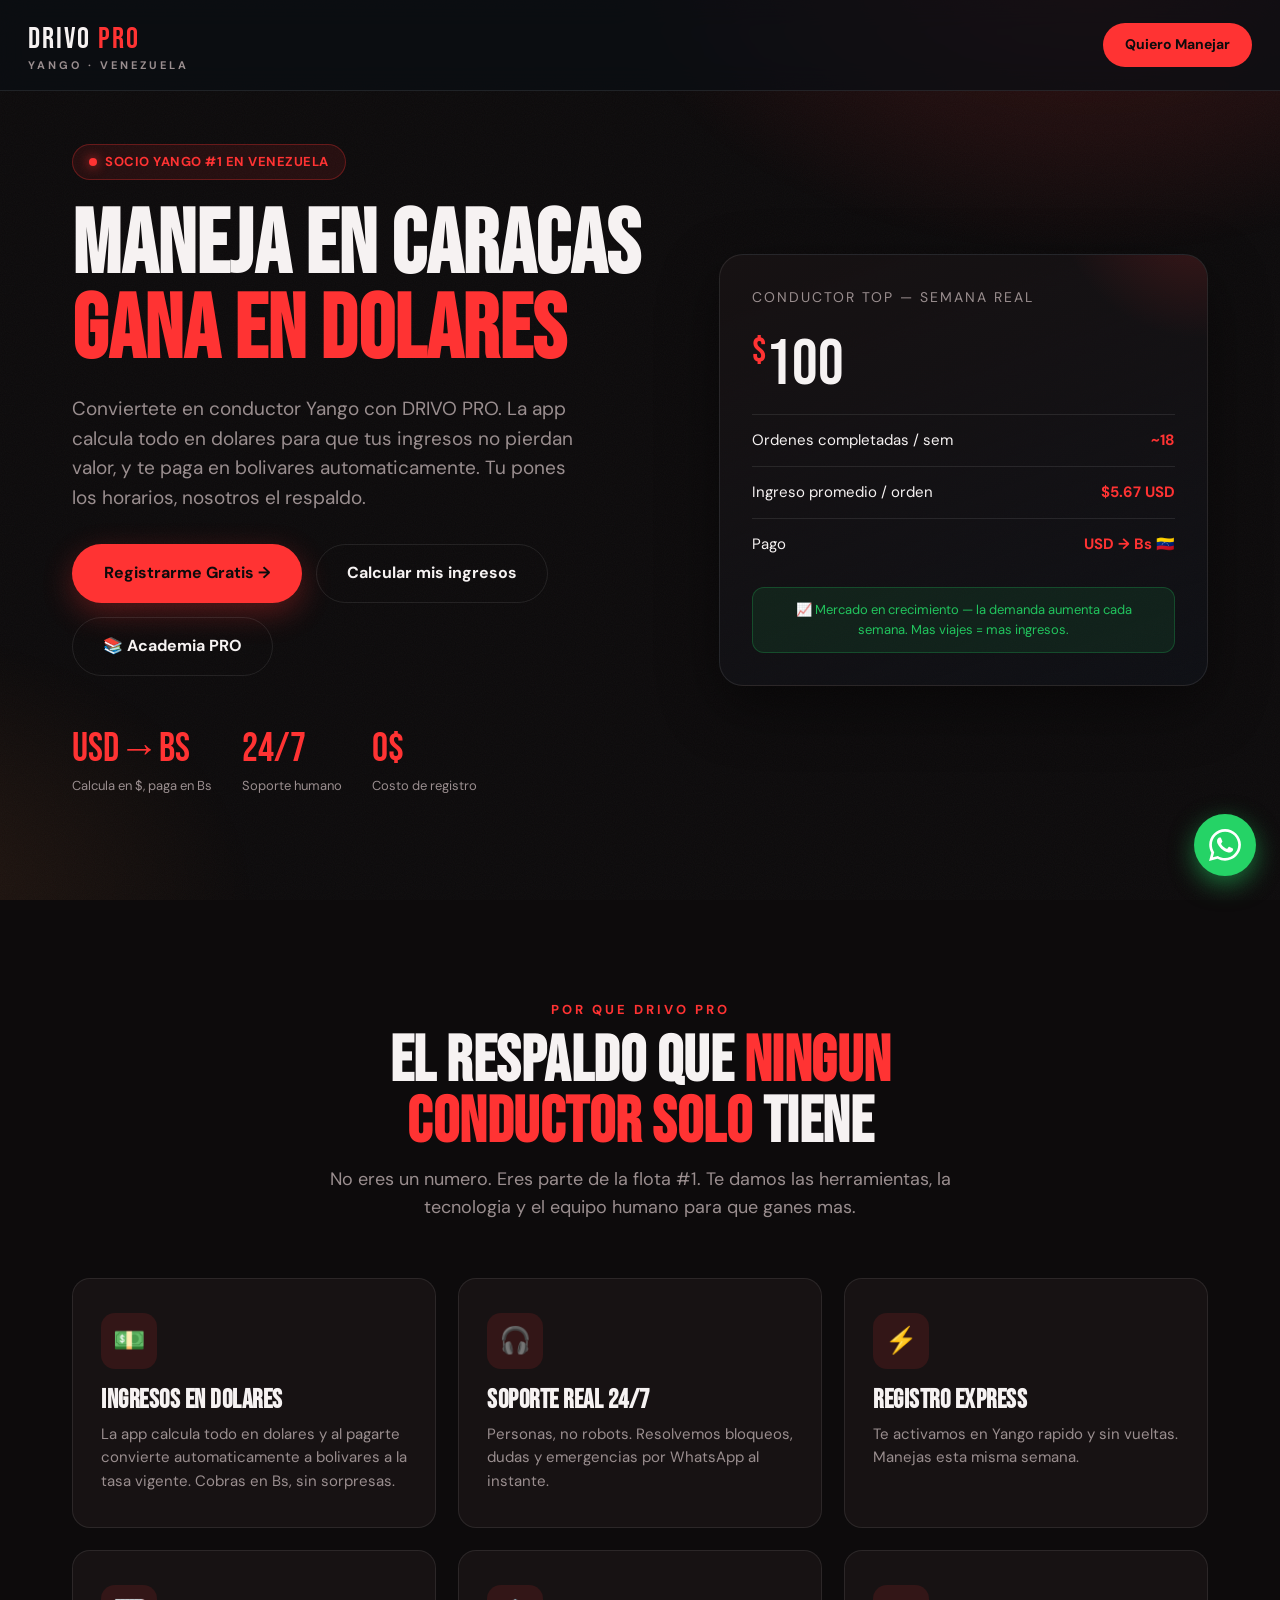
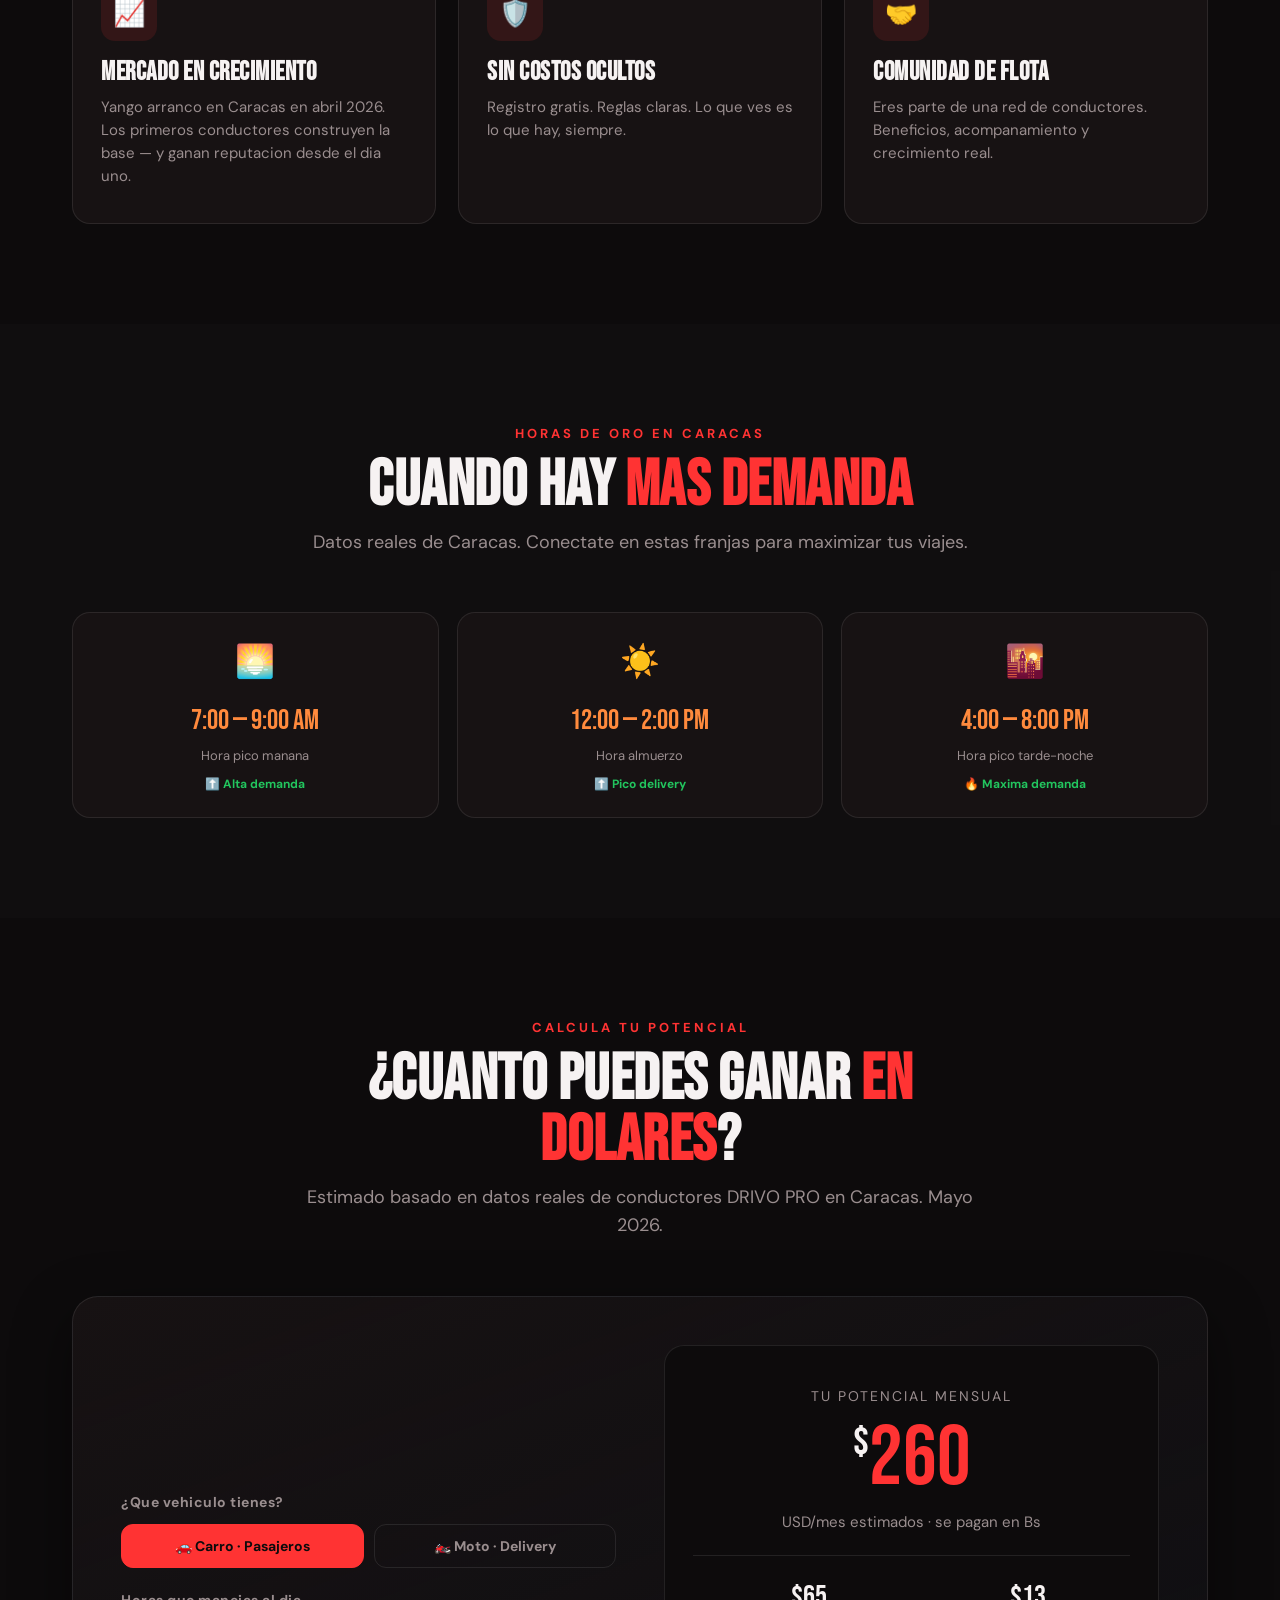
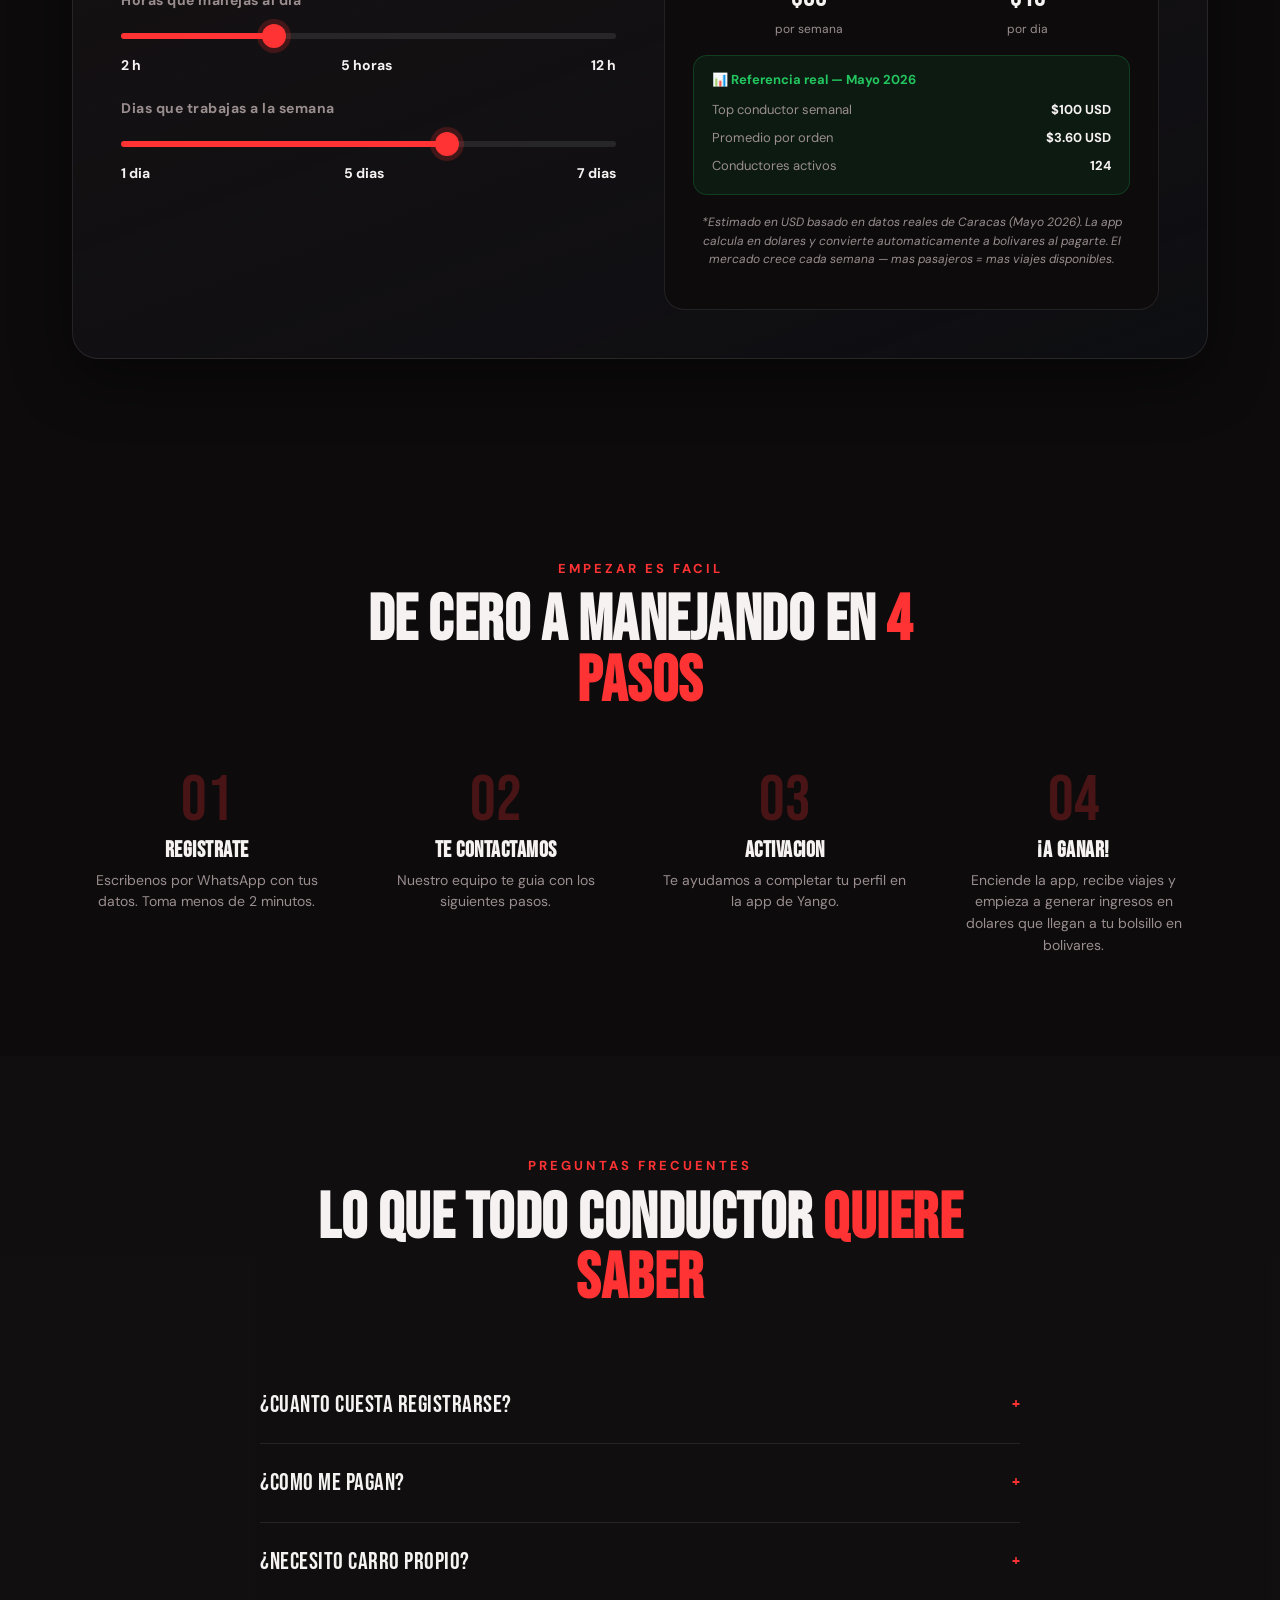
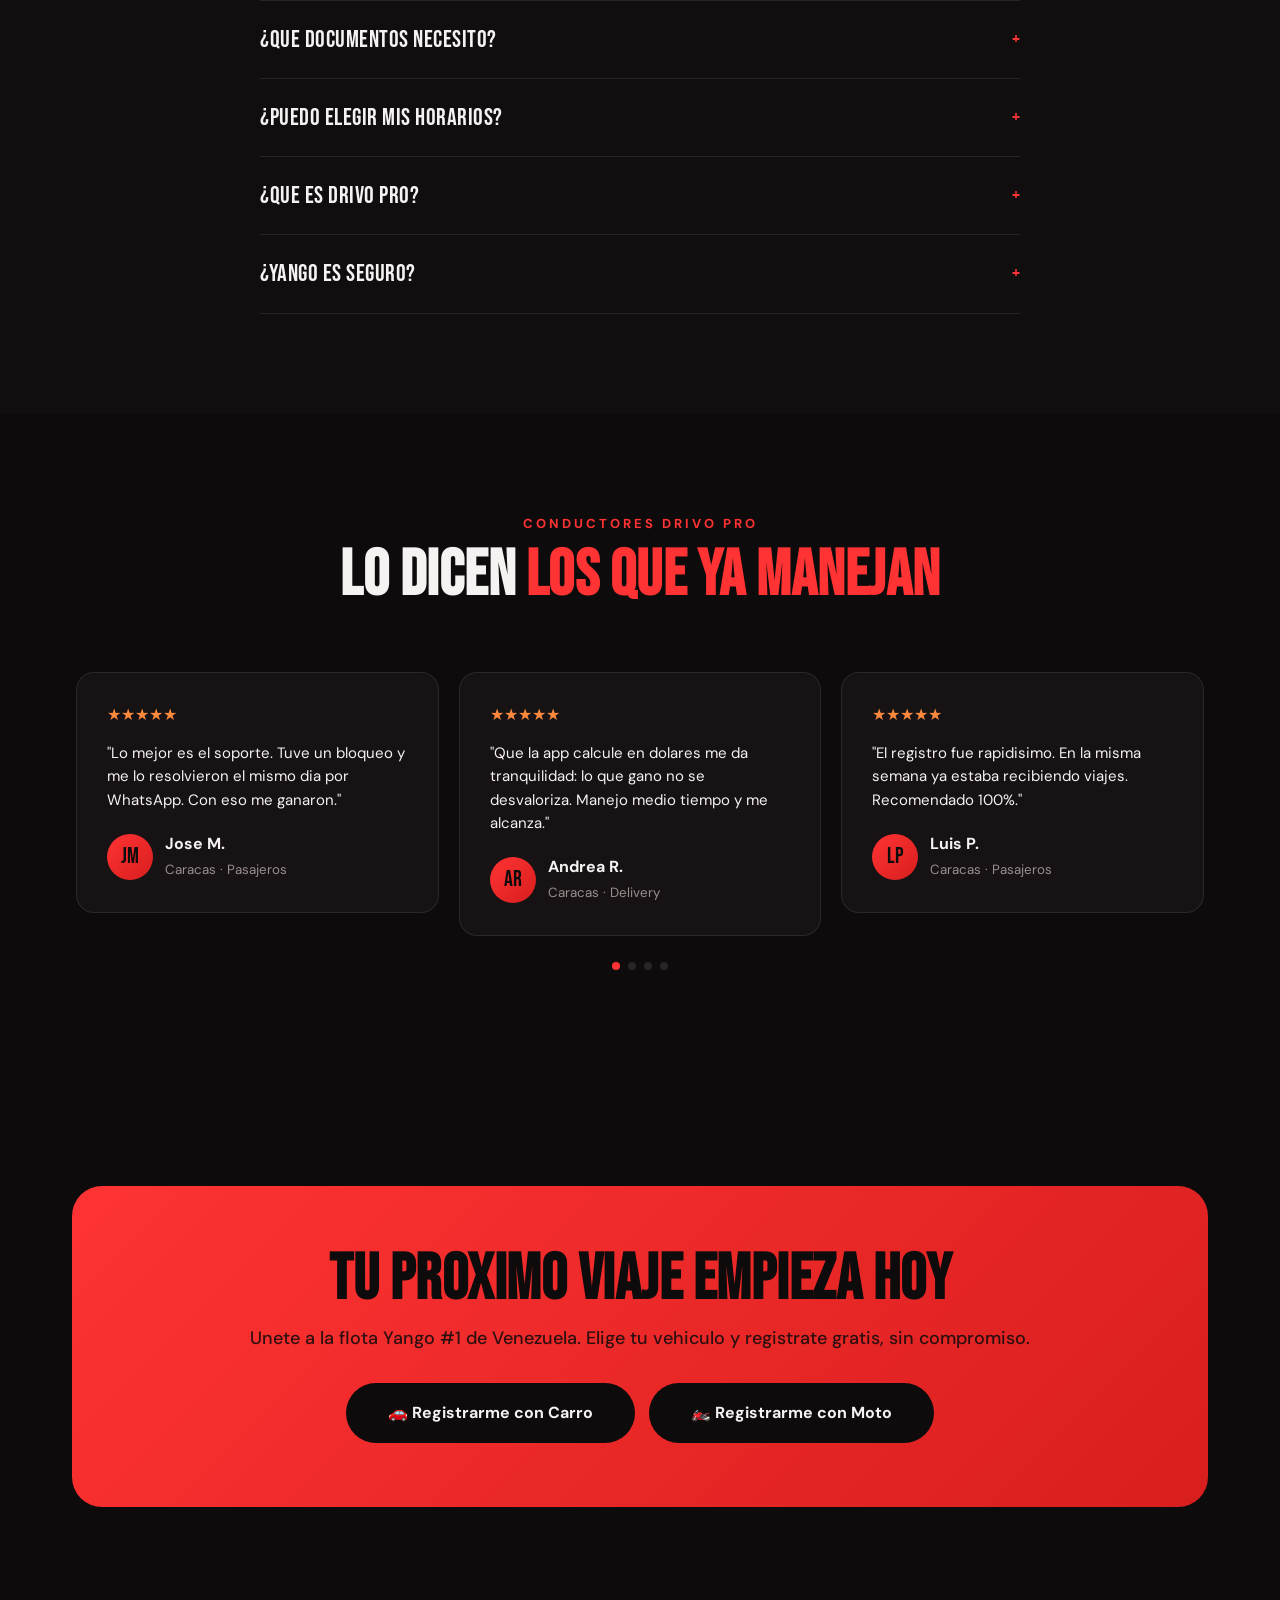
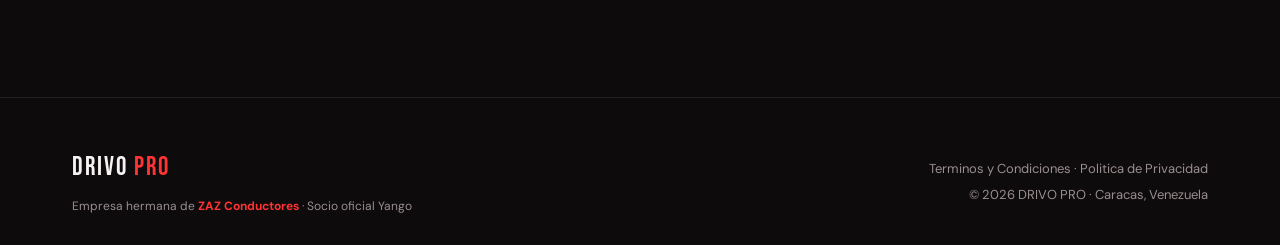
==== index.html @ b97ba13f "DRIVO PRO — landing + legal + academia Venezuela" ====
<!DOCTYPE html>
<html lang="es-VE">
<head>
<meta charset="UTF-8">
<meta name="viewport" content="width=device-width, initial-scale=1.0">
<title>DRIVO PRO | Maneja con Yango en Caracas y Gana en Dolares</title>
<meta name="description" content="Unete a DRIVO PRO, el socio Yango #1 en Venezuela. La app calcula en dolares y te paga en bolivares. Soporte real, pagos seguros y registro rapido en Caracas.">
<meta name="keywords" content="conductor yango caracas, manejar yango venezuela, drivo pro, ganar dolares caracas, delivery caracas, registro yango">
<meta name="robots" content="index, follow">
<meta name="author" content="DRIVO PRO">

<!-- PWA-like -->
<meta name="apple-mobile-web-app-capable" content="yes">
<meta name="apple-mobile-web-app-status-bar-style" content="black-translucent">
<meta name="theme-color" content="#0D0B0C">

<!-- Open Graph -->
<meta property="og:title" content="DRIVO PRO | Maneja con Yango en Caracas">
<meta property="og:description" content="El socio Yango #1 en Venezuela. Ingresos calculados en USD, pago en bolivares, soporte humano y registro rapido.">
<meta property="og:type" content="website">
<meta property="og:locale" content="es_VE">
<!-- TODO: og:image — subir imagen a GCS gs://zaz-public-assets/drivo/ -->
<!-- TODO: og:url — agregar cuando haya dominio -->

<!-- Google Tag Manager (REEMPLAZAR GTM-XXXXXXX por container VE cuando se cree) -->
<script>(function(w,d,s,l,i){w[l]=w[l]||[];w[l].push({'gtm.start':
new Date().getTime(),event:'gtm.js'});var f=d.getElementsByTagName(s)[0],
j=d.createElement(s),dl=l!='dataLayer'?'&l='+l:'';j.async=true;j.src=
'https://www.googletagmanager.com/gtm.js?id='+i+dl;f.parentNode.insertBefore(j,f);
})(window,document,'script','dataLayer','GTM-XXXXXXX');</script>

<!-- Meta Pixel (REEMPLAZAR PIXEL_ID_VE cuando se cree) -->
<script>
!function(f,b,e,v,n,t,s){if(f.fbq)return;n=f.fbq=function(){n.callMethod?
n.callMethod.apply(n,arguments):n.queue.push(arguments)};if(!f._fbq)f._fbq=n;
n.push=n;n.loaded=!0;n.version='2.0';n.queue=[];t=b.createElement(e);t.async=!0;
t.src=v;s=b.getElementsByTagName(e)[0];s.parentNode.insertBefore(t,s)}(window,
document,'script','https://connect.facebook.net/en_US/fbevents.js');
fbq('init', 'PIXEL_ID_VE');
fbq('track', 'PageView');
</script>

<link rel="preconnect" href="https://fonts.googleapis.com">
<link rel="preconnect" href="https://fonts.gstatic.com" crossorigin>
<link href="https://fonts.googleapis.com/css2?family=Bebas+Neue&family=DM+Sans:opsz,wght@9..40,400;9..40,500;9..40,700&display=swap" rel="stylesheet">
<link rel="stylesheet" href="https://cdn.jsdelivr.net/npm/swiper@11/swiper-bundle.min.css">

<style>
:root{
  --obsidiana:#0D0B0C;
  --obsidiana-2:#171213;
  --cian:#FF3333;
  --cian-soft:#D81E1E;
  --amarillo:#FF8A3D;
  --verde:#22C55E;
  --blanco:#F6F2F2;
  --gris:#9A8E8F;
  --gris-line:rgba(255,255,255,.09);
  --rojo:#FF3333;
  --radius:18px;
  --shadow:0 20px 60px rgba(0,0,0,.45);
}
*{margin:0;padding:0;box-sizing:border-box}
html{scroll-behavior:smooth}
body{
  font-family:'DM Sans',sans-serif;
  background:var(--obsidiana);
  color:var(--blanco);
  overflow-x:hidden;
  line-height:1.55;
}
h1,h2,h3,.bebas{font-family:'Bebas Neue',sans-serif;letter-spacing:.5px;line-height:.95}
.container{max-width:1180px;margin:0 auto;padding:0 22px}
.accent{color:var(--cian)}
.yellow{color:var(--amarillo)}
.green{color:var(--verde)}
section{position:relative}

body::before{
  content:"";position:fixed;inset:0;z-index:-2;
  background:
    radial-gradient(800px 500px at 85% -5%, rgba(255,51,51,.18), transparent 60%),
    radial-gradient(700px 500px at -10% 100%, rgba(255,138,61,.10), transparent 55%);
  pointer-events:none;
}
body::after{
  content:"";position:fixed;inset:0;z-index:-1;opacity:.035;pointer-events:none;
  background-image:url("data:image/svg+xml,%3Csvg xmlns='http://www.w3.org/2000/svg' width='120' height='120'%3E%3Cfilter id='n'%3E%3CfeTurbulence type='fractalNoise' baseFrequency='0.9' numOctaves='3'/%3E%3C/filter%3E%3Crect width='100%25' height='100%25' filter='url(%23n)'/%3E%3C/svg%3E");
}

/* NAV */
nav{
  position:fixed;top:0;left:0;right:0;z-index:50;
  display:flex;align-items:center;justify-content:space-between;
  padding:16px 28px;
  background:rgba(10,14,20,.72);backdrop-filter:blur(14px);
  border-bottom:1px solid var(--gris-line);
}
.logo{font-family:'Bebas Neue';font-size:30px;letter-spacing:2px}
.logo span{color:var(--cian)}
.logo small{font-size:11px;letter-spacing:3px;color:var(--gris);display:block;margin-top:-6px;font-family:'DM Sans';font-weight:700}
.nav-cta{
  background:var(--cian);color:var(--obsidiana);font-weight:700;
  padding:11px 22px;border-radius:50px;text-decoration:none;font-size:14px;
  transition:.25s;border:none;cursor:pointer;
}
.nav-cta:hover{background:var(--blanco);transform:translateY(-2px)}

/* HERO */
.hero{
  min-height:100vh;display:flex;align-items:center;
  padding:120px 0 80px;position:relative;
}
.hero-grid{display:grid;grid-template-columns:1.1fr .9fr;gap:50px;align-items:center}
.badge{
  display:inline-flex;align-items:center;gap:8px;
  background:rgba(255,51,51,.1);border:1px solid rgba(255,51,51,.3);
  color:var(--cian);padding:7px 16px;border-radius:50px;
  font-size:13px;font-weight:700;letter-spacing:.5px;margin-bottom:24px;
  animation:fadeUp .6s ease both;
}
.badge .dot{width:8px;height:8px;border-radius:50%;background:var(--cian);box-shadow:0 0 12px var(--cian);animation:pulse 2s infinite}
@keyframes pulse{0%,100%{opacity:1}50%{opacity:.4}}
.hero h1{font-size:clamp(54px,7vw,92px);margin-bottom:20px;animation:fadeUp .6s .1s ease both}
.hero h1 .line2{display:block;color:var(--cian)}
.hero p.sub{font-size:19px;color:var(--gris);max-width:520px;margin-bottom:32px;animation:fadeUp .6s .2s ease both}
.hero-ctas{display:flex;gap:14px;flex-wrap:wrap;animation:fadeUp .6s .3s ease both}
.btn-primary{
  background:var(--cian);color:var(--obsidiana);font-weight:700;font-size:16px;
  padding:16px 32px;border-radius:50px;text-decoration:none;
  display:inline-flex;align-items:center;gap:10px;transition:.25s;border:none;cursor:pointer;
  box-shadow:0 10px 30px rgba(255,51,51,.3);
}
.btn-primary:hover{transform:translateY(-3px);box-shadow:0 16px 40px rgba(255,51,51,.45)}
.btn-ghost{
  background:transparent;color:var(--blanco);font-weight:700;font-size:16px;
  padding:16px 30px;border-radius:50px;text-decoration:none;
  border:1px solid var(--gris-line);transition:.25s;display:inline-flex;align-items:center;gap:8px;
}
.btn-ghost:hover{border-color:var(--cian);color:var(--cian)}

.hero-stats{display:flex;gap:30px;margin-top:42px;animation:fadeUp .6s .4s ease both}
.hero-stats .stat .n{font-family:'Bebas Neue';font-size:40px;color:var(--cian)}
.hero-stats .stat .l{font-size:13px;color:var(--gris);margin-top:-4px}

/* Hero card */
.hero-card{
  background:linear-gradient(160deg,var(--obsidiana-2),rgba(17,23,34,.4));
  border:1px solid var(--gris-line);border-radius:24px;padding:32px;
  box-shadow:var(--shadow);position:relative;overflow:hidden;
  animation:fadeUp .7s .3s ease both;
}
.hero-card::before{content:"";position:absolute;top:-50%;right:-30%;width:300px;height:300px;background:radial-gradient(circle,rgba(255,51,51,.22),transparent 70%)}
.hero-card .hc-title{font-size:14px;color:var(--gris);text-transform:uppercase;letter-spacing:2px;margin-bottom:6px}
.hero-card .hc-amount{font-family:'Bebas Neue';font-size:64px;color:var(--blanco)}
.hero-card .hc-amount .cur{color:var(--cian);font-size:36px;vertical-align:super}
.hero-card .hc-row{display:flex;justify-content:space-between;padding:14px 0;border-top:1px solid var(--gris-line);font-size:15px}
.hero-card .hc-row span:last-child{color:var(--cian);font-weight:700}
.hero-card .hc-grow{
  margin-top:16px;padding:12px 16px;border-radius:12px;
  background:rgba(34,197,94,.1);border:1px solid rgba(34,197,94,.25);
  font-size:13px;color:var(--verde);text-align:center;
}

@keyframes fadeUp{from{opacity:0;transform:translateY(28px)}to{opacity:1;transform:translateY(0)}}

/* SECCIONES */
.sec-head{text-align:center;max-width:680px;margin:0 auto 56px}
.sec-tag{color:var(--cian);font-weight:700;letter-spacing:3px;font-size:13px;text-transform:uppercase}
.sec-head h2{font-size:clamp(40px,5vw,64px);margin:12px 0}
.sec-head p{color:var(--gris);font-size:18px}
.pad{padding:100px 0}

/* BENEFICIOS */
.benefits{display:grid;grid-template-columns:repeat(3,1fr);gap:22px}
.bcard{
  background:var(--obsidiana-2);border:1px solid var(--gris-line);
  border-radius:var(--radius);padding:34px 28px;transition:.3s;position:relative;overflow:hidden;
}
.bcard:hover{transform:translateY(-6px);border-color:rgba(255,51,51,.4)}
.bcard .ico{width:56px;height:56px;border-radius:14px;background:rgba(255,51,51,.12);display:grid;place-items:center;font-size:26px;margin-bottom:20px}
.bcard h3{font-size:26px;margin-bottom:10px}
.bcard p{color:var(--gris);font-size:15px}

/* CALCULADORA */
.calc-wrap{
  background:linear-gradient(160deg,var(--obsidiana-2),rgba(17,23,34,.3));
  border:1px solid var(--gris-line);border-radius:26px;padding:48px;
  display:grid;grid-template-columns:1fr 1fr;gap:48px;align-items:center;box-shadow:var(--shadow);
}
.calc-controls label{display:block;font-size:14px;color:var(--gris);margin:22px 0 10px;font-weight:700;letter-spacing:.5px}
.vert-tabs{display:flex;gap:10px;flex-wrap:wrap}
.vert-tabs button{
  flex:1;min-width:90px;background:transparent;border:1px solid var(--gris-line);color:var(--gris);
  padding:12px;border-radius:12px;cursor:pointer;font-family:'DM Sans';font-weight:700;font-size:14px;transition:.25s;
}
.vert-tabs button.active{background:var(--cian);color:var(--obsidiana);border-color:var(--cian)}
input[type=range]{
  -webkit-appearance:none;width:100%;height:6px;border-radius:5px;
  background:linear-gradient(90deg,var(--cian) 0%,var(--cian) 50%,var(--gris-line) 50%);outline:none;
}
input[type=range]::-webkit-slider-thumb{-webkit-appearance:none;width:24px;height:24px;border-radius:50%;background:var(--cian);cursor:pointer;box-shadow:0 0 0 5px rgba(255,51,51,.2)}
.range-val{display:flex;justify-content:space-between;font-size:14px;color:var(--blanco);font-weight:700;margin-top:8px}
.calc-result{text-align:center;background:var(--obsidiana);border-radius:20px;padding:40px 28px;border:1px solid var(--gris-line)}
.calc-result .rlabel{color:var(--gris);font-size:14px;letter-spacing:2px;text-transform:uppercase}
.calc-result .ramount{font-family:'Bebas Neue';font-size:84px;color:var(--cian);line-height:1;margin:10px 0}
.calc-result .ramount .cur{font-size:40px;vertical-align:super;color:var(--blanco)}
.calc-result .rperiod{color:var(--gris);font-size:15px;margin-bottom:20px}
.calc-result .breakdown{display:flex;justify-content:space-around;border-top:1px solid var(--gris-line);padding-top:18px;margin-top:8px}
.calc-result .breakdown div .bn{font-family:'Bebas Neue';font-size:30px;color:var(--blanco)}
.calc-result .breakdown div .bl{font-size:12px;color:var(--gris)}
.calc-note{font-size:12px;color:var(--gris);margin-top:18px;font-style:italic}
.calc-real{margin-top:16px;padding:14px 18px;border-radius:14px;background:rgba(34,197,94,.08);border:1px solid rgba(34,197,94,.2);text-align:left}
.calc-real .cr-title{font-size:13px;font-weight:700;color:var(--verde);margin-bottom:6px}
.calc-real .cr-row{display:flex;justify-content:space-between;font-size:13px;color:var(--gris);padding:4px 0}
.calc-real .cr-row span:last-child{color:var(--blanco);font-weight:700}

/* PASOS */
.steps{display:grid;grid-template-columns:repeat(4,1fr);gap:20px}
.step{text-align:center;position:relative;padding:0 10px}
.step .num{font-family:'Bebas Neue';font-size:64px;color:var(--cian);opacity:.25;line-height:1}
.step h3{font-size:22px;margin:8px 0}
.step p{color:var(--gris);font-size:14px}

/* HORAS PICO */
.peak-grid{display:grid;grid-template-columns:repeat(3,1fr);gap:18px;margin-top:32px}
.peak-card{background:var(--obsidiana-2);border:1px solid var(--gris-line);border-radius:var(--radius);padding:24px;text-align:center;transition:.3s}
.peak-card:hover{border-color:rgba(255,138,61,.4);transform:translateY(-4px)}
.peak-card .pk-icon{font-size:32px;margin-bottom:12px}
.peak-card .pk-hours{font-family:'Bebas Neue';font-size:28px;color:var(--amarillo)}
.peak-card .pk-label{font-size:13px;color:var(--gris);margin-top:4px}
.peak-card .pk-demand{font-size:12px;color:var(--verde);font-weight:700;margin-top:8px}

/* TESTIMONIOS */
.swiper{padding:10px 4px 50px}
.tcard{background:var(--obsidiana-2);border:1px solid var(--gris-line);border-radius:var(--radius);padding:30px;height:100%}
.tcard .stars{color:var(--amarillo);margin-bottom:14px}
.tcard p{color:var(--blanco);font-size:15px;margin-bottom:20px}
.tcard .who{display:flex;align-items:center;gap:12px}
.tcard .who .av{width:46px;height:46px;border-radius:50%;background:linear-gradient(135deg,var(--cian),var(--cian-soft));display:grid;place-items:center;font-family:'Bebas Neue';font-size:22px;color:var(--obsidiana)}
.tcard .who .meta b{display:block}
.tcard .who .meta small{color:var(--gris)}
.swiper-pagination-bullet{background:var(--gris)}
.swiper-pagination-bullet-active{background:var(--cian)}

/* CTA FINAL */
.final-cta{
  background:linear-gradient(135deg,var(--cian),var(--cian-soft));
  border-radius:30px;padding:64px 40px;text-align:center;color:var(--obsidiana);position:relative;overflow:hidden;
}
.final-cta h2{font-size:clamp(44px,5vw,72px);margin-bottom:14px}
.final-cta p{font-size:18px;margin-bottom:30px;opacity:.85;font-weight:500}
.final-cta .btn-dark{background:var(--obsidiana);color:var(--blanco);font-weight:700;padding:18px 42px;border-radius:50px;text-decoration:none;display:inline-block;transition:.25s}
.final-cta .btn-dark:hover{transform:translateY(-3px);box-shadow:0 16px 40px rgba(0,0,0,.3)}
.final-ctas{display:flex;gap:14px;justify-content:center;flex-wrap:wrap}

/* FAQ */
.faq-item{border-bottom:1px solid var(--gris-line);padding:20px 0}
.faq-q{cursor:pointer;display:flex;justify-content:space-between;align-items:center;font-family:'Bebas Neue';font-size:24px;letter-spacing:.5px}
.faq-q .faq-icon{transition:transform .3s;font-size:20px;color:var(--cian)}
.faq-item.open .faq-icon{transform:rotate(45deg)}
.faq-a{max-height:0;overflow:hidden;transition:max-height .4s ease;color:var(--gris);font-size:15px;line-height:1.7}
.faq-item.open .faq-a{max-height:300px;padding-top:12px}

/* FOOTER */
footer{padding:50px 0 30px;border-top:1px solid var(--gris-line);margin-top:90px}
.foot-grid{display:flex;justify-content:space-between;align-items:center;flex-wrap:wrap;gap:20px}
footer .logo{font-size:26px}
footer p{color:var(--gris);font-size:13px}
.hermana{color:var(--gris);font-size:12px;margin-top:8px}
.hermana b{color:var(--cian)}

/* WA FLOAT */
.wa-float{
  position:fixed;bottom:24px;right:24px;z-index:60;
  width:62px;height:62px;border-radius:50%;background:#25D366;
  display:grid;place-items:center;box-shadow:0 8px 24px rgba(37,211,102,.5);
  text-decoration:none;transition:.25s;animation:pulse-wa 2.5s infinite;
}
.wa-float:hover{transform:scale(1.1)}
.wa-float svg{width:32px;height:32px;fill:#fff}
@keyframes pulse-wa{0%{box-shadow:0 8px 24px rgba(37,211,102,.5)}50%{box-shadow:0 8px 24px rgba(37,211,102,.5),0 0 0 14px rgba(37,211,102,0)}100%{box-shadow:0 8px 24px rgba(37,211,102,.5)}}

/* RESPONSIVE */
@media(max-width:900px){
  .hero-grid,.calc-wrap{grid-template-columns:1fr;gap:34px}
  .benefits,.steps,.peak-grid{grid-template-columns:1fr 1fr}
  .calc-wrap{padding:30px}
  nav{padding:14px 18px}
}
@media(max-width:560px){
  .benefits,.steps,.peak-grid{grid-template-columns:1fr}
  .hero-stats{flex-wrap:wrap;gap:18px}
  .calc-result .ramount{font-size:64px}
  .logo small{display:none}
}
</style>
</head>
<body>

<noscript><iframe src="https://www.googletagmanager.com/ns.html?id=GTM-XXXXXXX" height="0" width="0" style="display:none;visibility:hidden"></iframe></noscript>

<!-- NAV -->
<nav>
  <div class="logo">DRIVO<span> PRO</span><small>YANGO &middot; VENEZUELA</small></div>
  <a href="#registro" class="nav-cta" onclick="trackCTA('nav')">Quiero Manejar</a>
</nav>

<!-- HERO -->
<header class="hero">
  <div class="container hero-grid">
    <div>
      <div class="badge"><span class="dot"></span> SOCIO YANGO #1 EN VENEZUELA</div>
      <h1>MANEJA EN CARACAS<span class="line2">GANA EN DOLARES</span></h1>
      <p class="sub">Conviertete en conductor Yango con DRIVO PRO. La app calcula todo en dolares para que tus ingresos no pierdan valor, y te paga en bolivares automaticamente. Tu pones los horarios, nosotros el respaldo.</p>
      <div class="hero-ctas">
        <a href="#registro" class="btn-primary" onclick="trackCTA('hero')">Registrarme Gratis &rarr;</a>
        <a href="#calculadora" class="btn-ghost">Calcular mis ingresos</a>
        <a href="academia.html" class="btn-ghost">&#x1F4DA; Academia PRO</a>
      </div>
      <div class="hero-stats">
        <div class="stat"><div class="n">USD&rarr;Bs</div><div class="l">Calcula en $, paga en Bs</div></div>
        <div class="stat"><div class="n">24/7</div><div class="l">Soporte humano</div></div>
        <div class="stat"><div class="n">0$</div><div class="l">Costo de registro</div></div>
      </div>
    </div>
    <div class="hero-card">
      <div class="hc-title">Conductor top &mdash; semana real</div>
      <div class="hc-amount"><span class="cur">$</span>100</div>
      <div class="hc-row"><span>Ordenes completadas / sem</span><span>~18</span></div>
      <div class="hc-row"><span>Ingreso promedio / orden</span><span>$5.67 USD</span></div>
      <div class="hc-row"><span>Pago</span><span>USD &rarr; Bs &#x1F1FB;&#x1F1EA;</span></div>
      <div class="hc-grow">&#x1F4C8; Mercado en crecimiento &mdash; la demanda aumenta cada semana. Mas viajes = mas ingresos.</div>
    </div>
  </div>
</header>

<!-- BENEFICIOS -->
<section class="pad">
  <div class="container">
    <div class="sec-head">
      <div class="sec-tag">POR QUE DRIVO PRO</div>
      <h2>El respaldo que <span class="accent">ningun conductor solo</span> tiene</h2>
      <p>No eres un numero. Eres parte de la flota #1. Te damos las herramientas, la tecnologia y el equipo humano para que ganes mas.</p>
    </div>
    <div class="benefits">
      <div class="bcard"><div class="ico">&#x1F4B5;</div><h3>Ingresos en Dolares</h3><p>La app calcula todo en dolares y al pagarte convierte automaticamente a bolivares a la tasa vigente. Cobras en Bs, sin sorpresas.</p></div>
      <div class="bcard"><div class="ico">&#x1F3A7;</div><h3>Soporte Real 24/7</h3><p>Personas, no robots. Resolvemos bloqueos, dudas y emergencias por WhatsApp al instante.</p></div>
      <div class="bcard"><div class="ico">&#x26A1;</div><h3>Registro Express</h3><p>Te activamos en Yango rapido y sin vueltas. Manejas esta misma semana.</p></div>
      <div class="bcard"><div class="ico">&#x1F4C8;</div><h3>Mercado en Crecimiento</h3><p>Yango arranco en Caracas en abril 2026. Los primeros conductores construyen la base &mdash; y ganan reputacion desde el dia uno.</p></div>
      <div class="bcard"><div class="ico">&#x1F6E1;&#xFE0F;</div><h3>Sin Costos Ocultos</h3><p>Registro gratis. Reglas claras. Lo que ves es lo que hay, siempre.</p></div>
      <div class="bcard"><div class="ico">&#x1F91D;</div><h3>Comunidad de Flota</h3><p>Eres parte de una red de conductores. Beneficios, acompanamiento y crecimiento real.</p></div>
    </div>
  </div>
</section>

<!-- HORAS PICO -->
<section class="pad" style="background:rgba(255,255,255,.015)">
  <div class="container">
    <div class="sec-head">
      <div class="sec-tag">HORAS DE ORO EN CARACAS</div>
      <h2>Cuando hay <span class="accent">mas demanda</span></h2>
      <p>Datos reales de Caracas. Conectate en estas franjas para maximizar tus viajes.</p>
    </div>
    <div class="peak-grid">
      <div class="peak-card">
        <div class="pk-icon">&#x1F305;</div>
        <div class="pk-hours">7:00 &mdash; 9:00 AM</div>
        <div class="pk-label">Hora pico manana</div>
        <div class="pk-demand">&#x2B06;&#xFE0F; Alta demanda</div>
      </div>
      <div class="peak-card">
        <div class="pk-icon">&#x2600;&#xFE0F;</div>
        <div class="pk-hours">12:00 &mdash; 2:00 PM</div>
        <div class="pk-label">Hora almuerzo</div>
        <div class="pk-demand">&#x2B06;&#xFE0F; Pico delivery</div>
      </div>
      <div class="peak-card">
        <div class="pk-icon">&#x1F307;</div>
        <div class="pk-hours">4:00 &mdash; 8:00 PM</div>
        <div class="pk-label">Hora pico tarde-noche</div>
        <div class="pk-demand">&#x1F525; Maxima demanda</div>
      </div>
    </div>
  </div>
</section>

<!-- CALCULADORA -->
<section class="pad" id="calculadora">
  <div class="container">
    <div class="sec-head">
      <div class="sec-tag">CALCULA TU POTENCIAL</div>
      <h2>&#191;Cuanto puedes ganar <span class="accent">en dolares</span>?</h2>
      <p>Estimado basado en datos reales de conductores DRIVO PRO en Caracas. Mayo 2026.</p>
    </div>
    <div class="calc-wrap">
      <div class="calc-controls">
        <label>&#191;Que vehiculo tienes?</label>
        <div class="vert-tabs" id="vertTabs">
          <button class="active" data-rate="2.5" onclick="setVert(this,2.5,'carro')">&#x1F697; Carro &middot; Pasajeros</button>
          <button data-rate="1.8" onclick="setVert(this,1.8,'moto')">&#x1F3CD;&#xFE0F; Moto &middot; Delivery</button>
        </div>

        <label>Horas que manejas al dia</label>
        <input type="range" id="horas" min="2" max="12" value="5" oninput="calc()">
        <div class="range-val"><span>2 h</span><span id="horasVal">5 horas</span><span>12 h</span></div>

        <label>Dias que trabajas a la semana</label>
        <input type="range" id="dias" min="1" max="7" value="5" oninput="calc()">
        <div class="range-val"><span>1 dia</span><span id="diasVal">5 dias</span><span>7 dias</span></div>
      </div>

      <div class="calc-result">
        <div class="rlabel">Tu potencial mensual</div>
        <div class="ramount"><span class="cur">$</span><span id="resultado">0</span></div>
        <div class="rperiod">USD/mes estimados &middot; se pagan en Bs</div>
        <div class="breakdown">
          <div><div class="bn" id="semanal">$0</div><div class="bl">por semana</div></div>
          <div><div class="bn" id="diario">$0</div><div class="bl">por dia</div></div>
        </div>
        <div class="calc-real">
          <div class="cr-title">&#x1F4CA; Referencia real &mdash; Mayo 2026</div>
          <div class="cr-row"><span>Top conductor semanal</span><span>$100 USD</span></div>
          <div class="cr-row"><span>Promedio por orden</span><span>$3.60 USD</span></div>
          <div class="cr-row"><span>Conductores activos</span><span>124</span></div>
        </div>
        <p class="calc-note">*Estimado en USD basado en datos reales de Caracas (Mayo 2026). La app calcula en dolares y convierte automaticamente a bolivares al pagarte. El mercado crece cada semana &mdash; mas pasajeros = mas viajes disponibles.</p>
      </div>
    </div>
  </div>
</section>

<!-- PASOS -->
<section class="pad">
  <div class="container">
    <div class="sec-head">
      <div class="sec-tag">EMPEZAR ES FACIL</div>
      <h2>De cero a manejando en <span class="accent">4 pasos</span></h2>
    </div>
    <div class="steps">
      <div class="step"><div class="num">01</div><h3>Registrate</h3><p>Escribenos por WhatsApp con tus datos. Toma menos de 2 minutos.</p></div>
      <div class="step"><div class="num">02</div><h3>Te contactamos</h3><p>Nuestro equipo te guia con los siguientes pasos.</p></div>
      <div class="step"><div class="num">03</div><h3>Activacion</h3><p>Te ayudamos a completar tu perfil en la app de Yango.</p></div>
      <div class="step"><div class="num">04</div><h3>&#161;A ganar!</h3><p>Enciende la app, recibe viajes y empieza a generar ingresos en dolares que llegan a tu bolsillo en bolivares.</p></div>
    </div>
  </div>
</section>

<!-- FAQ -->
<section class="pad" style="background:rgba(255,255,255,.015)">
  <div class="container">
    <div class="sec-head">
      <div class="sec-tag">PREGUNTAS FRECUENTES</div>
      <h2>Lo que todo conductor <span class="accent">quiere saber</span></h2>
    </div>
    <div style="max-width:760px;margin:0 auto">
      <div class="faq-item" onclick="toggleFaq(this)">
        <div class="faq-q">&#191;Cuanto cuesta registrarse?<span class="faq-icon">+</span></div>
        <div class="faq-a">Nada. El registro es 100% gratis. No cobramos inscripcion ni cuota mensual. Tu unico compromiso es manejar.</div>
      </div>
      <div class="faq-item" onclick="toggleFaq(this)">
        <div class="faq-q">&#191;Como me pagan?<span class="faq-icon">+</span></div>
        <div class="faq-a">La app de Yango calcula todo en dolares (USD). Al momento del pago, convierte automaticamente a bolivares a la tasa vigente. Cobras en Bs directamente, sin intermediarios.</div>
      </div>
      <div class="faq-item" onclick="toggleFaq(this)">
        <div class="faq-q">&#191;Necesito carro propio?<span class="faq-icon">+</span></div>
        <div class="faq-a">Puedes manejar con carro (pasajeros) o moto (delivery). El vehiculo puede ser propio o prestado, siempre que este en buen estado y con documentos al dia.</div>
      </div>
      <div class="faq-item" onclick="toggleFaq(this)">
        <div class="faq-q">&#191;Que documentos necesito?<span class="faq-icon">+</span></div>
        <div class="faq-a">Cedula vigente, licencia de conducir, documentos del vehiculo (certificado de circulacion) y una foto de perfil. Nuestro equipo te guia paso a paso por WhatsApp.</div>
      </div>
      <div class="faq-item" onclick="toggleFaq(this)">
        <div class="faq-q">&#191;Puedo elegir mis horarios?<span class="faq-icon">+</span></div>
        <div class="faq-a">Si, tu decides cuando conectarte y cuando parar. No hay horarios fijos ni jornada minima. Recomendamos las horas pico (7-9 AM y 4-8 PM) para mas viajes.</div>
      </div>
      <div class="faq-item" onclick="toggleFaq(this)">
        <div class="faq-q">&#191;Que es DRIVO PRO?<span class="faq-icon">+</span></div>
        <div class="faq-a">DRIVO PRO es el socio operador #1 de Yango en Venezuela. Somos la empresa que te respalda: soporte 24/7, gestion de flota y acompanamiento para que maximices tus ingresos. Empresa hermana de ZAZ Conductores, el socio #1 de Yango en Colombia.</div>
      </div>
      <div class="faq-item" onclick="toggleFaq(this)">
        <div class="faq-q">&#191;Yango es seguro?<span class="faq-icon">+</span></div>
        <div class="faq-a">Yango es una plataforma global de movilidad presente en mas de 20 paises. Es subsidiaria de un grupo tecnologico internacional con millones de usuarios. Tu y tus pasajeros estan respaldados.</div>
      </div>
    </div>
  </div>
</section>

<!-- TESTIMONIOS -->
<section class="pad">
  <div class="container">
    <div class="sec-head">
      <div class="sec-tag">CONDUCTORES DRIVO PRO</div>
      <h2>Lo dicen <span class="accent">los que ya manejan</span></h2>
    </div>
    <div class="swiper" id="testiSwiper">
      <div class="swiper-wrapper">
        <div class="swiper-slide"><div class="tcard"><div class="stars">&#9733;&#9733;&#9733;&#9733;&#9733;</div><p>"Lo mejor es el soporte. Tuve un bloqueo y me lo resolvieron el mismo dia por WhatsApp. Con eso me ganaron."</p><div class="who"><div class="av">JM</div><div class="meta"><b>Jose M.</b><small>Caracas &middot; Pasajeros</small></div></div></div></div>
        <div class="swiper-slide"><div class="tcard"><div class="stars">&#9733;&#9733;&#9733;&#9733;&#9733;</div><p>"Que la app calcule en dolares me da tranquilidad: lo que gano no se desvaloriza. Manejo medio tiempo y me alcanza."</p><div class="who"><div class="av">AR</div><div class="meta"><b>Andrea R.</b><small>Caracas &middot; Delivery</small></div></div></div></div>
        <div class="swiper-slide"><div class="tcard"><div class="stars">&#9733;&#9733;&#9733;&#9733;&#9733;</div><p>"El registro fue rapidisimo. En la misma semana ya estaba recibiendo viajes. Recomendado 100%."</p><div class="who"><div class="av">LP</div><div class="meta"><b>Luis P.</b><small>Caracas &middot; Pasajeros</small></div></div></div></div>
        <div class="swiper-slide"><div class="tcard"><div class="stars">&#9733;&#9733;&#9733;&#9733;&#9733;</div><p>"Me gusta que no me tratan como un numero. Hay un equipo detras que de verdad te acompana."</p><div class="who"><div class="av">CG</div><div class="meta"><b>Carlos G.</b><small>Caracas &middot; Carro</small></div></div></div></div>
      </div>
      <div class="swiper-pagination"></div>
    </div>
  </div>
</section>

<!-- CTA FINAL -->
<section class="pad" id="registro">
  <div class="container">
    <div class="final-cta">
      <h2>TU PROXIMO VIAJE EMPIEZA HOY</h2>
      <p>Unete a la flota Yango #1 de Venezuela. Elige tu vehiculo y registrate gratis, sin compromiso.</p>
      <div class="final-ctas">
        <a href="https://wa.me/584223748677?text=Hola%20DRIVO%20PRO%2C%20quiero%20manejar%20en%20CARRO%20%28pasajeros%29%20con%20Yango%20en%20Caracas" class="btn-dark" onclick="trackCTA('registro_carro')">&#x1F697; Registrarme con Carro</a>
        <a href="https://wa.me/584223748677?text=Hola%20DRIVO%20PRO%2C%20quiero%20manejar%20en%20MOTO%20%28delivery%29%20con%20Yango%20en%20Caracas" class="btn-dark" onclick="trackCTA('registro_moto')">&#x1F3CD;&#xFE0F; Registrarme con Moto</a>
      </div>
    </div>
  </div>
</section>

<!-- FOOTER -->
<footer>
  <div class="container foot-grid">
    <div>
      <div class="logo">DRIVO<span> PRO</span></div>
      <p class="hermana">Empresa hermana de <b>ZAZ Conductores</b> &middot; Socio oficial Yango</p>
    </div>
    <div style="text-align:right">
      <p><a href="legal.html" style="color:var(--gris);text-decoration:none;font-size:13px">Terminos y Condiciones</a> &middot; <a href="legal.html" onclick="localStorage.setItem('drivo-tab','privacy')" style="color:var(--gris);text-decoration:none;font-size:13px">Politica de Privacidad</a></p>
      <p style="margin-top:6px">&copy; 2026 DRIVO PRO &middot; Caracas, Venezuela</p>
    </div>
  </div>
</footer>

<!-- WHATSAPP FLOAT -->
<a href="https://wa.me/584223748677?text=Hola%20DRIVO%20PRO%2C%20quiero%20info%20para%20manejar%20en%20Caracas" class="wa-float" aria-label="WhatsApp" onclick="trackCTA('wa_float')">
  <svg viewBox="0 0 24 24"><path d="M.057 24l1.687-6.163c-1.041-1.804-1.588-3.849-1.587-5.946.003-6.556 5.338-11.891 11.893-11.891 3.181.001 6.167 1.24 8.413 3.488 2.245 2.248 3.481 5.236 3.48 8.414-.003 6.557-5.338 11.892-11.893 11.892-1.99-.001-3.951-.5-5.688-1.448l-6.305 1.654zm6.597-3.807c1.676.995 3.276 1.591 5.392 1.592 5.448 0 9.886-4.434 9.889-9.885.002-5.462-4.415-9.89-9.881-9.892-5.452 0-9.887 4.434-9.889 9.884-.001 2.225.651 3.891 1.746 5.634l-.999 3.648 3.742-.981zm11.387-5.464c-.074-.124-.272-.198-.57-.347-.297-.149-1.758-.868-2.031-.967-.272-.099-.47-.149-.669.149-.198.297-.768.967-.941 1.165-.173.198-.347.223-.644.074-.297-.149-1.255-.462-2.39-1.475-.883-.788-1.48-1.761-1.653-2.059-.173-.297-.018-.458.13-.606.134-.133.298-.347.446-.521.151-.172.2-.296.3-.495.099-.198.05-.372-.025-.521-.075-.148-.669-1.611-.916-2.206-.242-.579-.487-.501-.669-.51l-.57-.01c-.198 0-.52.074-.792.372s-1.04 1.016-1.04 2.479 1.065 2.876 1.213 3.074c.149.198 2.095 3.2 5.076 4.487.709.306 1.263.489 1.694.626.712.226 1.36.194 1.872.118.571-.085 1.758-.719 2.006-1.413.248-.694.248-1.289.173-1.413z"/></svg>
</a>

<!-- SCRIPTS -->
<script src="https://cdn.jsdelivr.net/npm/swiper@11/swiper-bundle.min.js"></script>
<script>
let tarifa = 2.5;
let vertical = 'carro';

function setVert(btn, rate, name){
  document.querySelectorAll('#vertTabs button').forEach(b=>b.classList.remove('active'));
  btn.classList.add('active');
  tarifa = rate; vertical = name;
  calc();
}

function fillRange(el){
  const pct = (el.value - el.min) / (el.max - el.min) * 100;
  el.style.background = 'linear-gradient(90deg, var(--cian) 0%, var(--cian) '+pct+'%, var(--gris-line) '+pct+'%)';
}

function calc(){
  const horas = +document.getElementById('horas').value;
  const dias  = +document.getElementById('dias').value;
  document.getElementById('horasVal').textContent = horas + ' horas';
  document.getElementById('diasVal').textContent  = dias + (dias===1?' dia':' dias');
  fillRange(document.getElementById('horas'));
  fillRange(document.getElementById('dias'));

  const diario   = Math.round(horas * tarifa);
  const semanal  = diario * dias;
  const mensual  = semanal * 4;

  animateNum('resultado', mensual);
  document.getElementById('semanal').textContent = '$' + semanal;
  document.getElementById('diario').textContent  = '$' + diario;
}

function animateNum(id, target){
  const el = document.getElementById(id);
  const start = +el.textContent.replace(/[^0-9]/g,'') || 0;
  const dur = 500; const t0 = performance.now();
  function frame(t){
    const p = Math.min((t - t0)/dur, 1);
    el.textContent = Math.round(start + (target-start)*p).toLocaleString('en-US');
    if(p<1) requestAnimationFrame(frame);
  }
  requestAnimationFrame(frame);
}

new Swiper('#testiSwiper', {
  slidesPerView:1, spaceBetween:20, loop:true,
  autoplay:{delay:4000}, pagination:{el:'.swiper-pagination',clickable:true},
  breakpoints:{ 700:{slidesPerView:2}, 1000:{slidesPerView:3} }
});

function toggleFaq(item){
  item.classList.toggle('open');
}

function trackCTA(origen){
  if(window.dataLayer) window.dataLayer.push({event:'cta_click', cta_origen:origen, vertical:vertical});
  if(window.fbq) fbq('track','Lead',{content_name:origen});
}

calc();
</script>
</body>
</html>
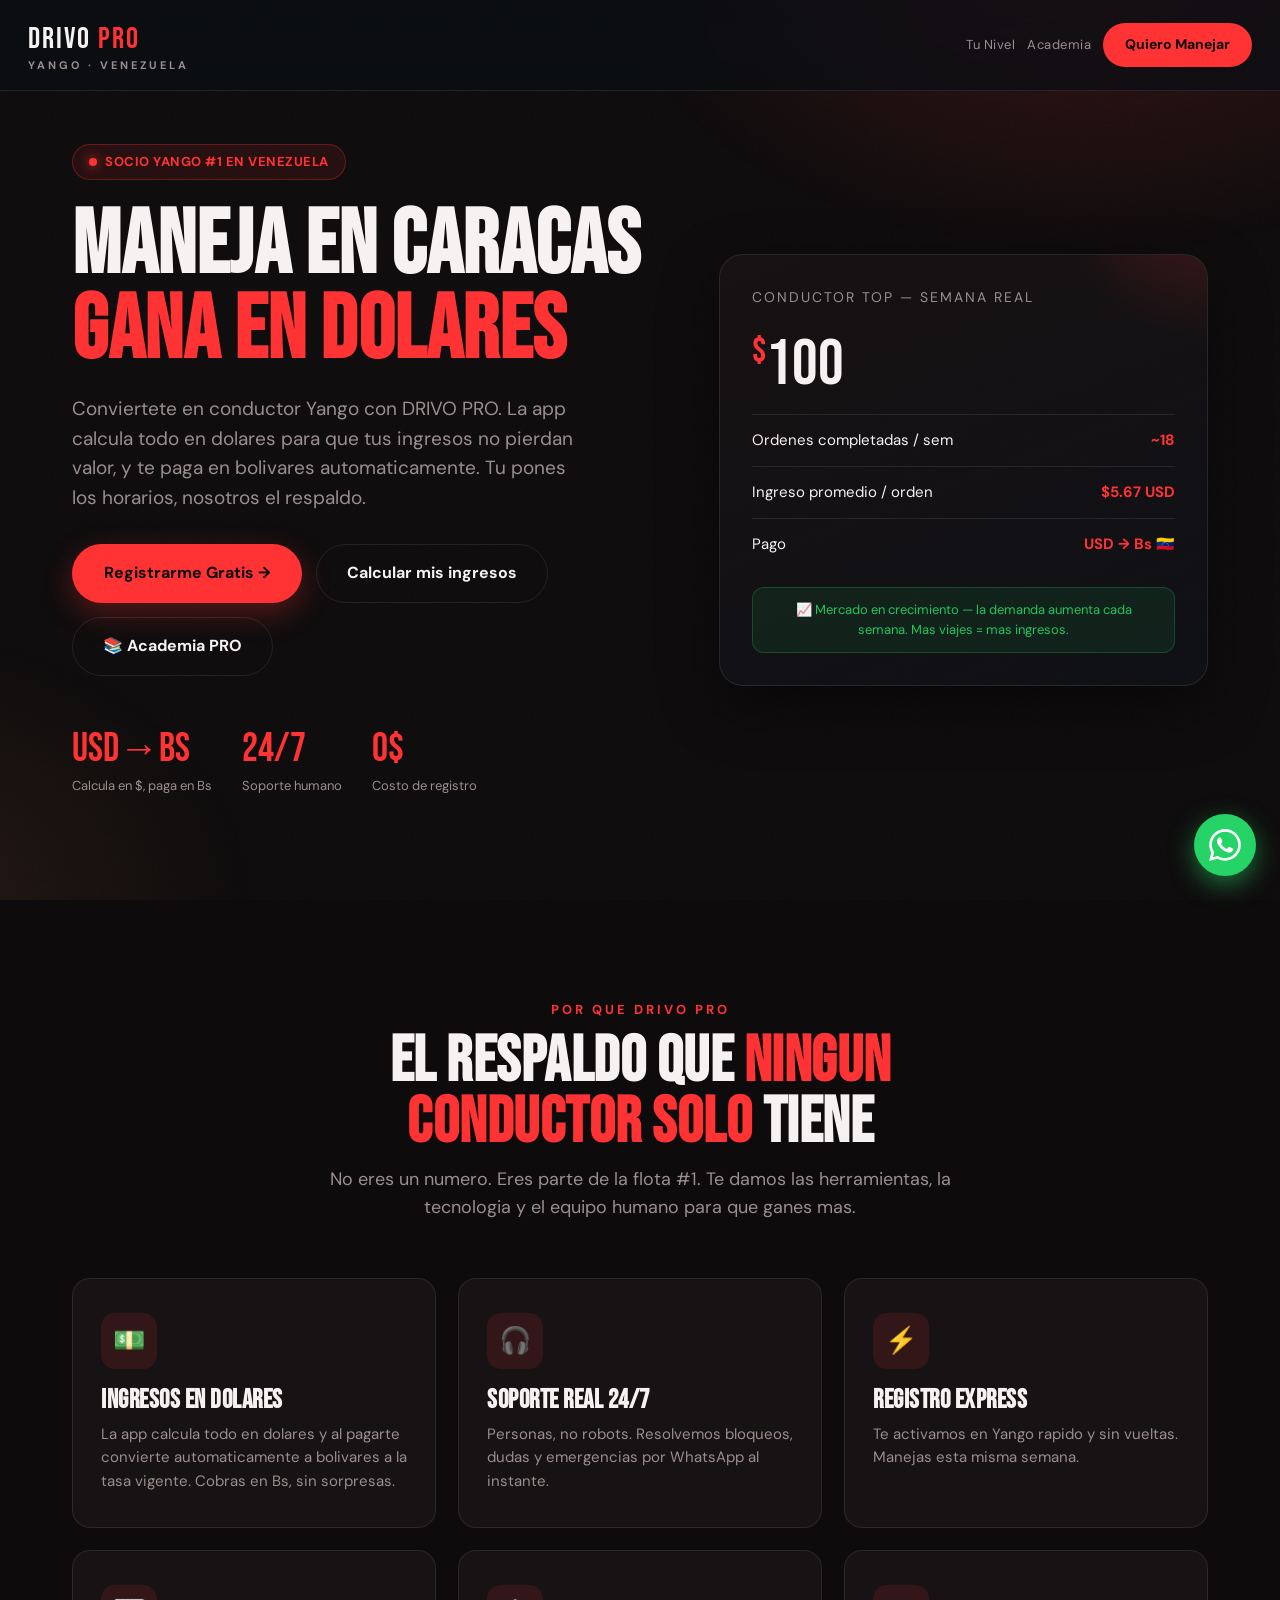
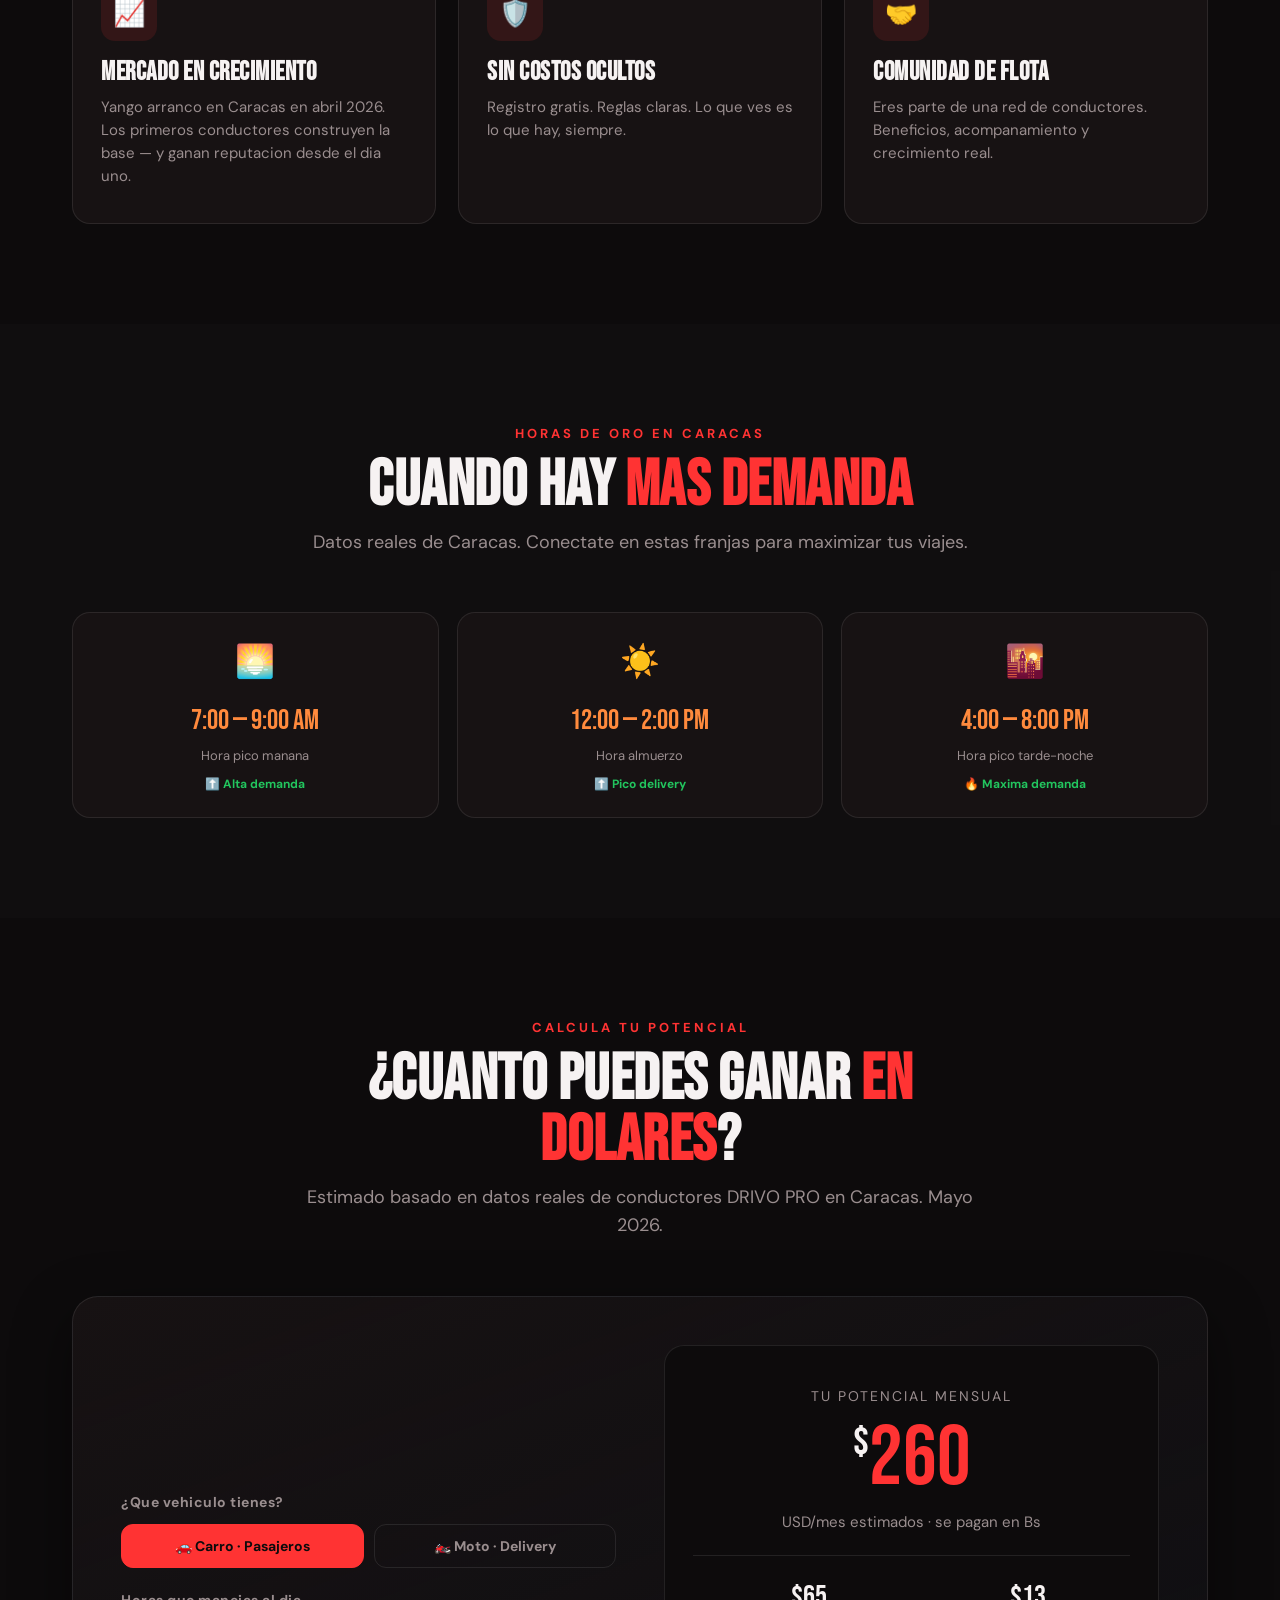
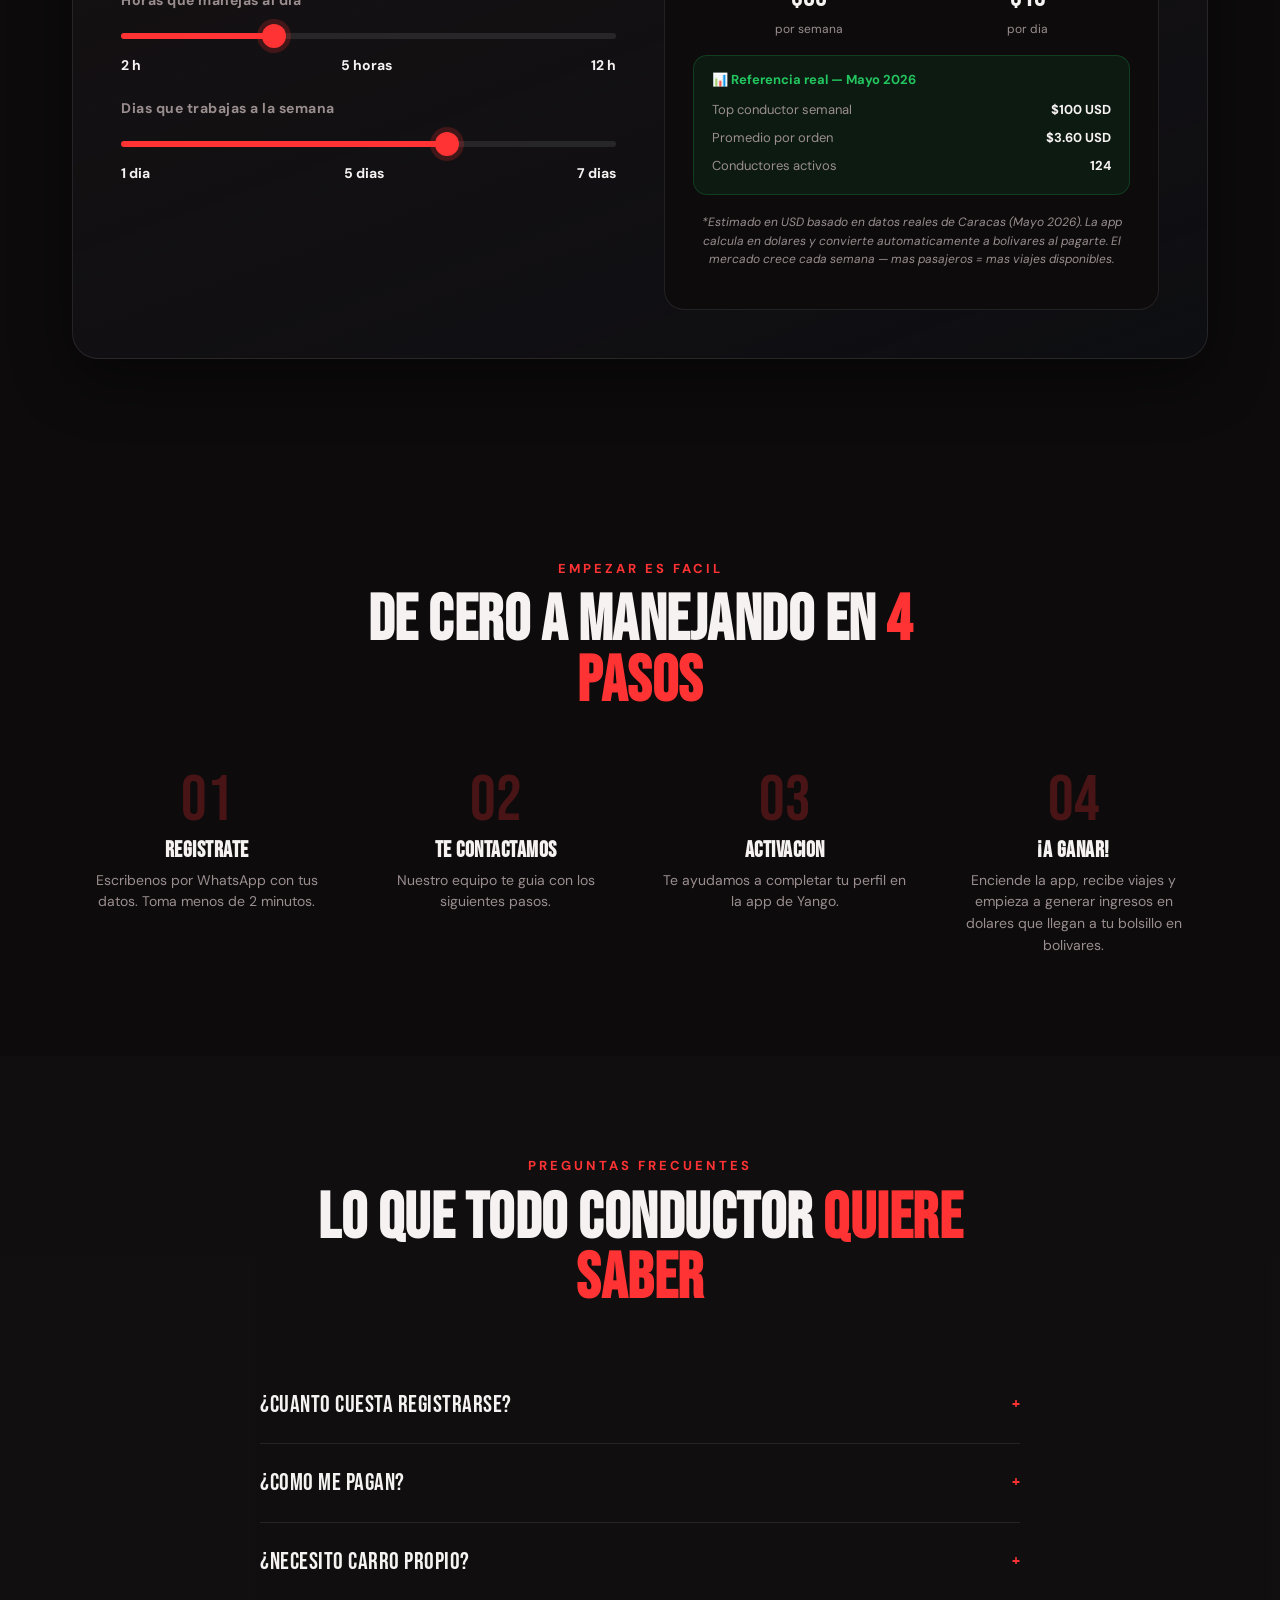
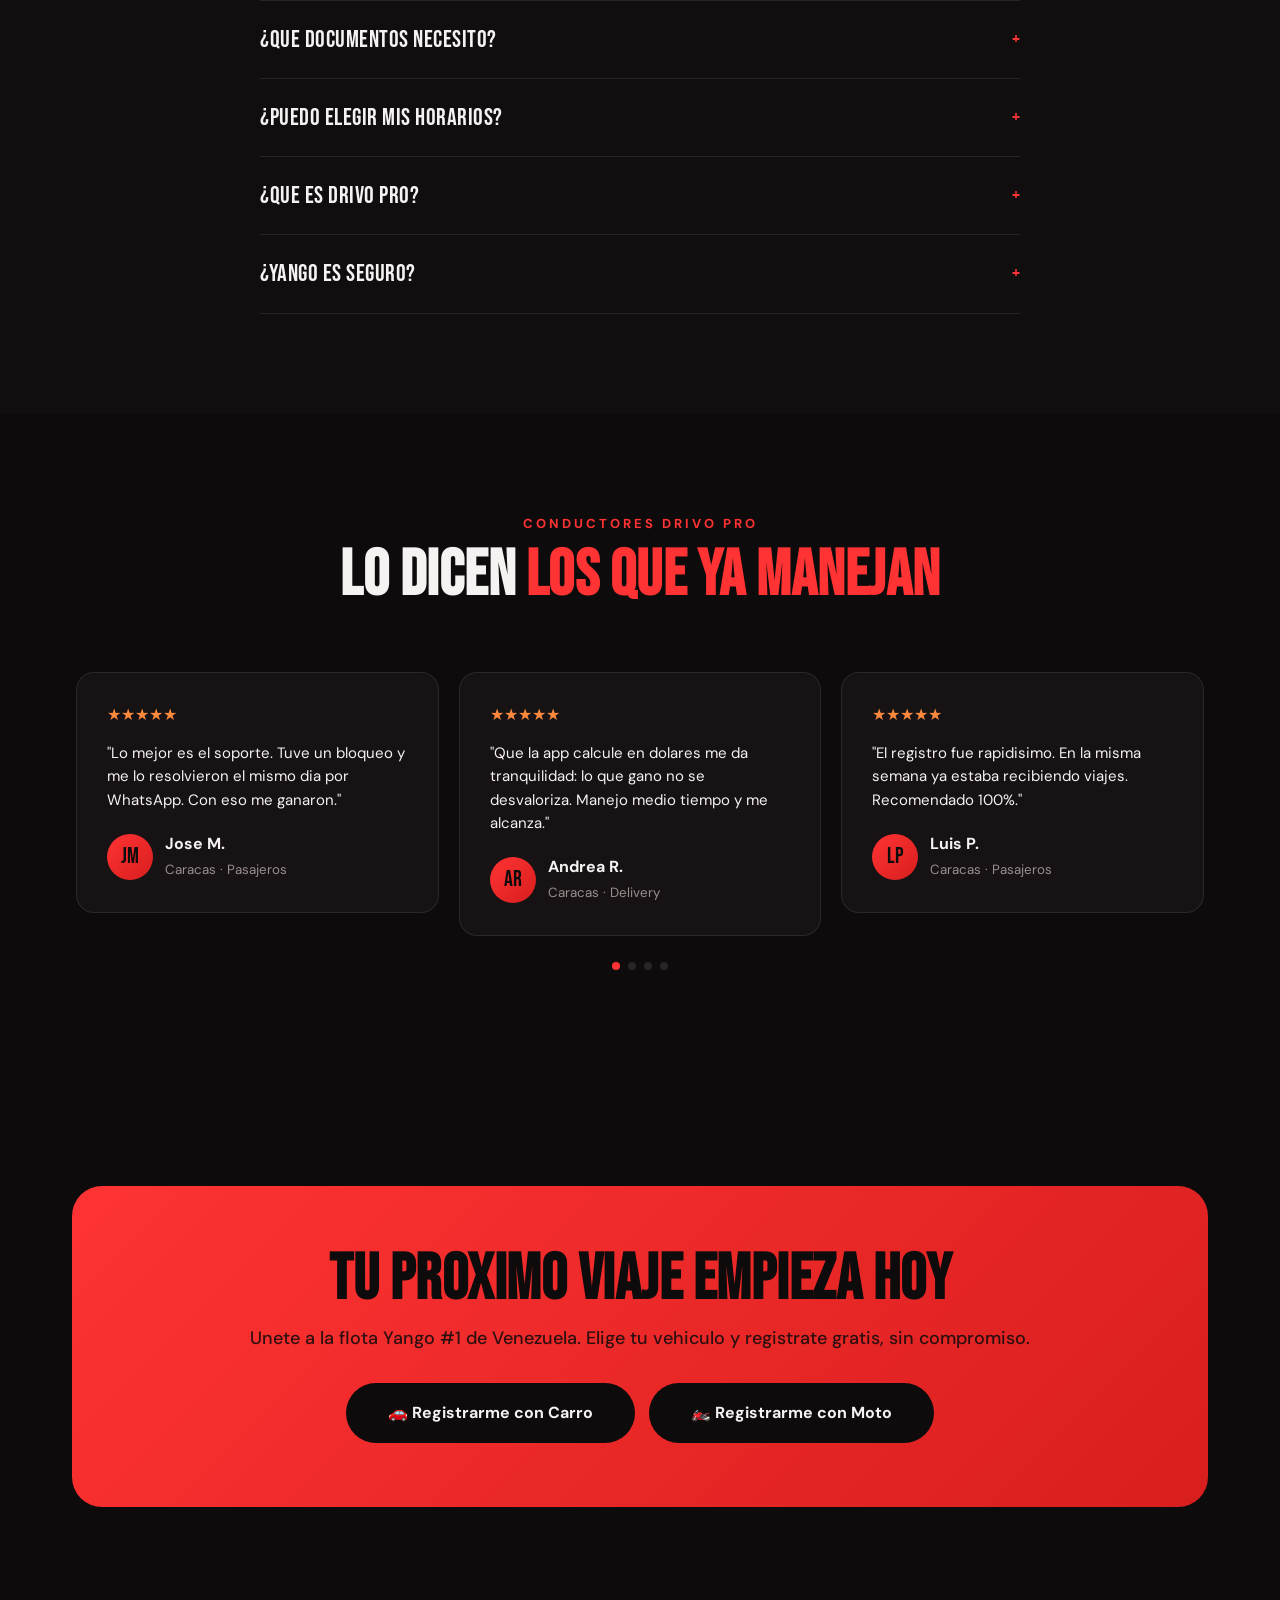
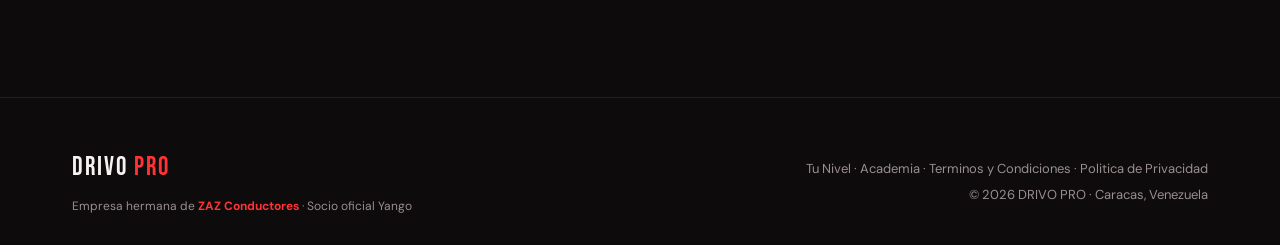
==== commit 809db757: "feat: roadmap Score Guardian platanizado VE + nav links - Nueva pagina roadmap.html con tutorial sem" ====
--- a/index.html
+++ b/index.html
@@ -303,7 +303,11 @@
 <!-- NAV -->
 <nav>
   <div class="logo">DRIVO<span> PRO</span><small>YANGO &middot; VENEZUELA</small></div>
-  <a href="#registro" class="nav-cta" onclick="trackCTA('nav')">Quiero Manejar</a>
+  <div style="display:flex;gap:12px;align-items:center">
+    <a href="roadmap.html" style="color:var(--gris);text-decoration:none;font-size:13px;letter-spacing:.5px">Tu Nivel</a>
+    <a href="academia.html" style="color:var(--gris);text-decoration:none;font-size:13px;letter-spacing:.5px">Academia</a>
+    <a href="#registro" class="nav-cta" onclick="trackCTA('nav')">Quiero Manejar</a>
+  </div>
 </nav>
 
 <!-- HERO -->
@@ -527,7 +531,7 @@
       <p class="hermana">Empresa hermana de <b>ZAZ Conductores</b> &middot; Socio oficial Yango</p>
     </div>
     <div style="text-align:right">
-      <p><a href="legal.html" style="color:var(--gris);text-decoration:none;font-size:13px">Terminos y Condiciones</a> &middot; <a href="legal.html" onclick="localStorage.setItem('drivo-tab','privacy')" style="color:var(--gris);text-decoration:none;font-size:13px">Politica de Privacidad</a></p>
+      <p><a href="roadmap.html" style="color:var(--gris);text-decoration:none;font-size:13px">Tu Nivel</a> &middot; <a href="academia.html" style="color:var(--gris);text-decoration:none;font-size:13px">Academia</a> &middot; <a href="legal.html" style="color:var(--gris);text-decoration:none;font-size:13px">Terminos y Condiciones</a> &middot; <a href="legal.html" onclick="localStorage.setItem('drivo-tab','privacy')" style="color:var(--gris);text-decoration:none;font-size:13px">Politica de Privacidad</a></p>
       <p style="margin-top:6px">&copy; 2026 DRIVO PRO &middot; Caracas, Venezuela</p>
     </div>
   </div>
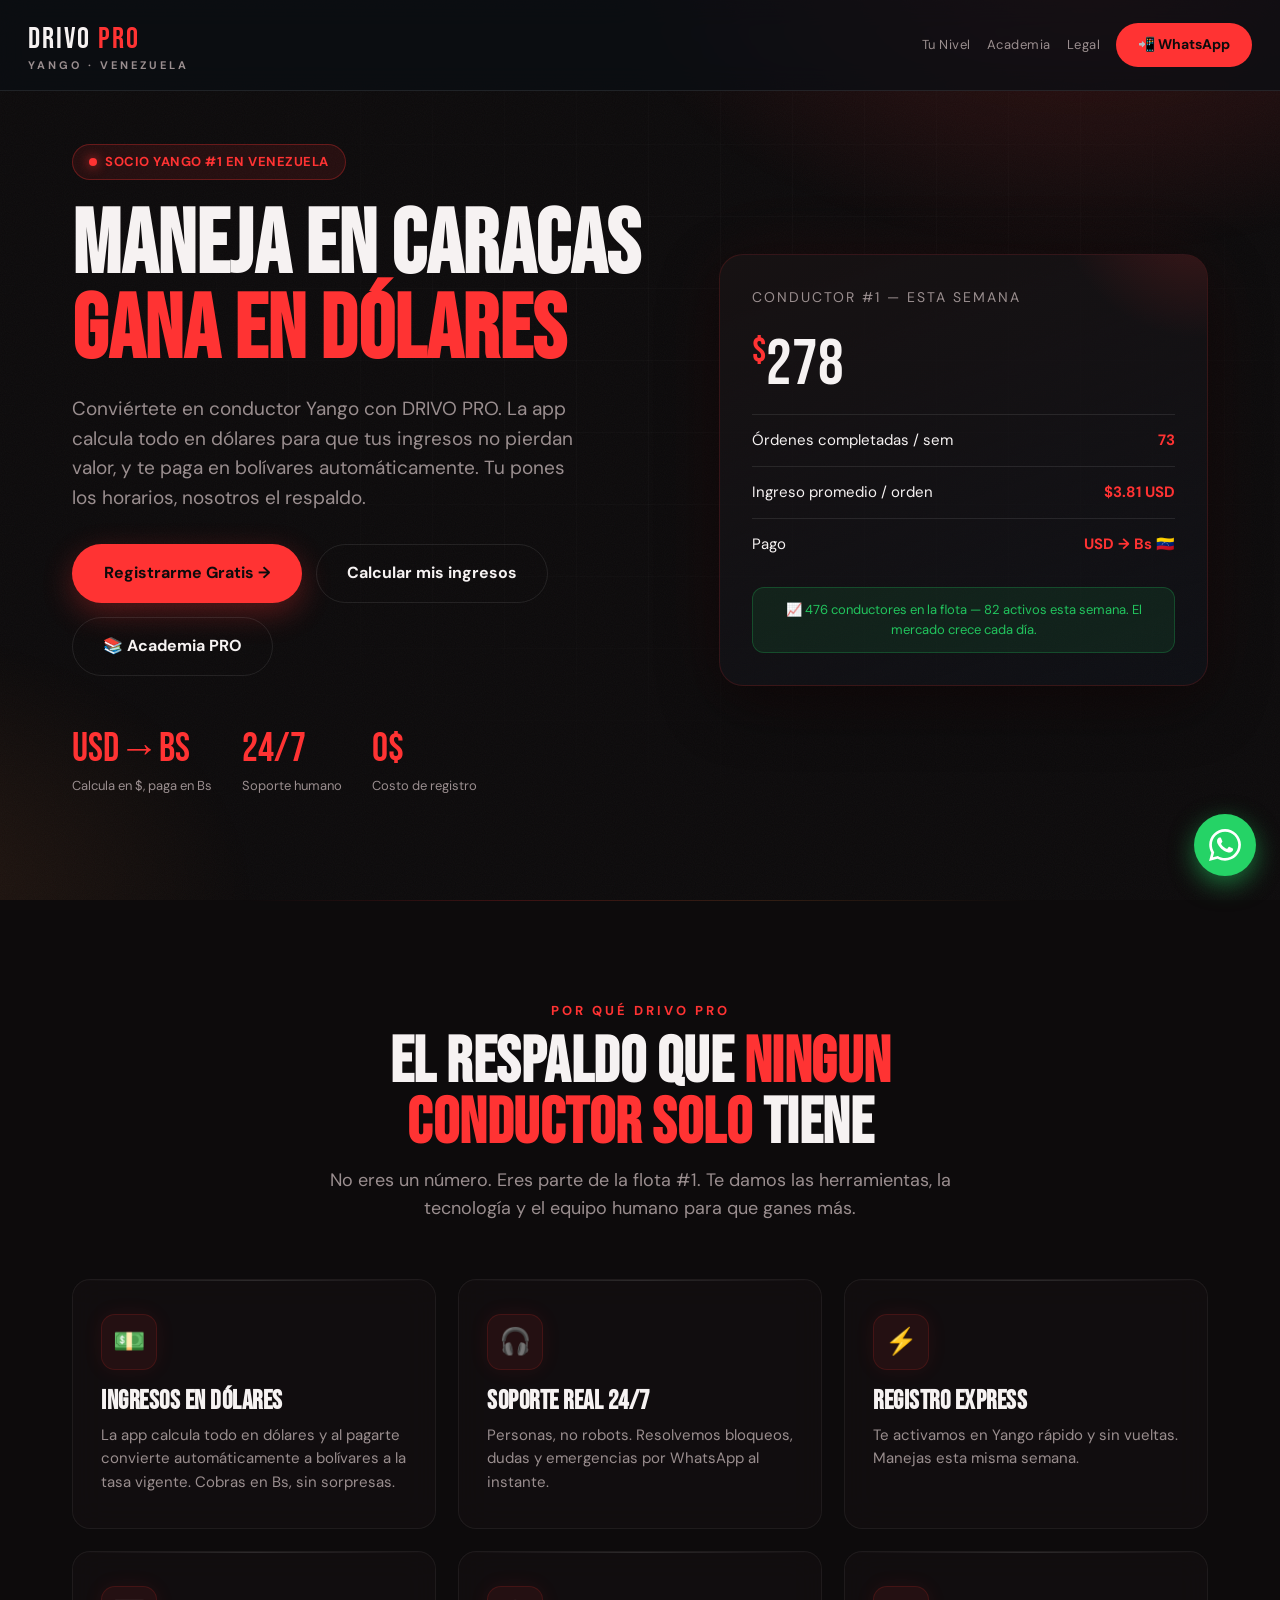
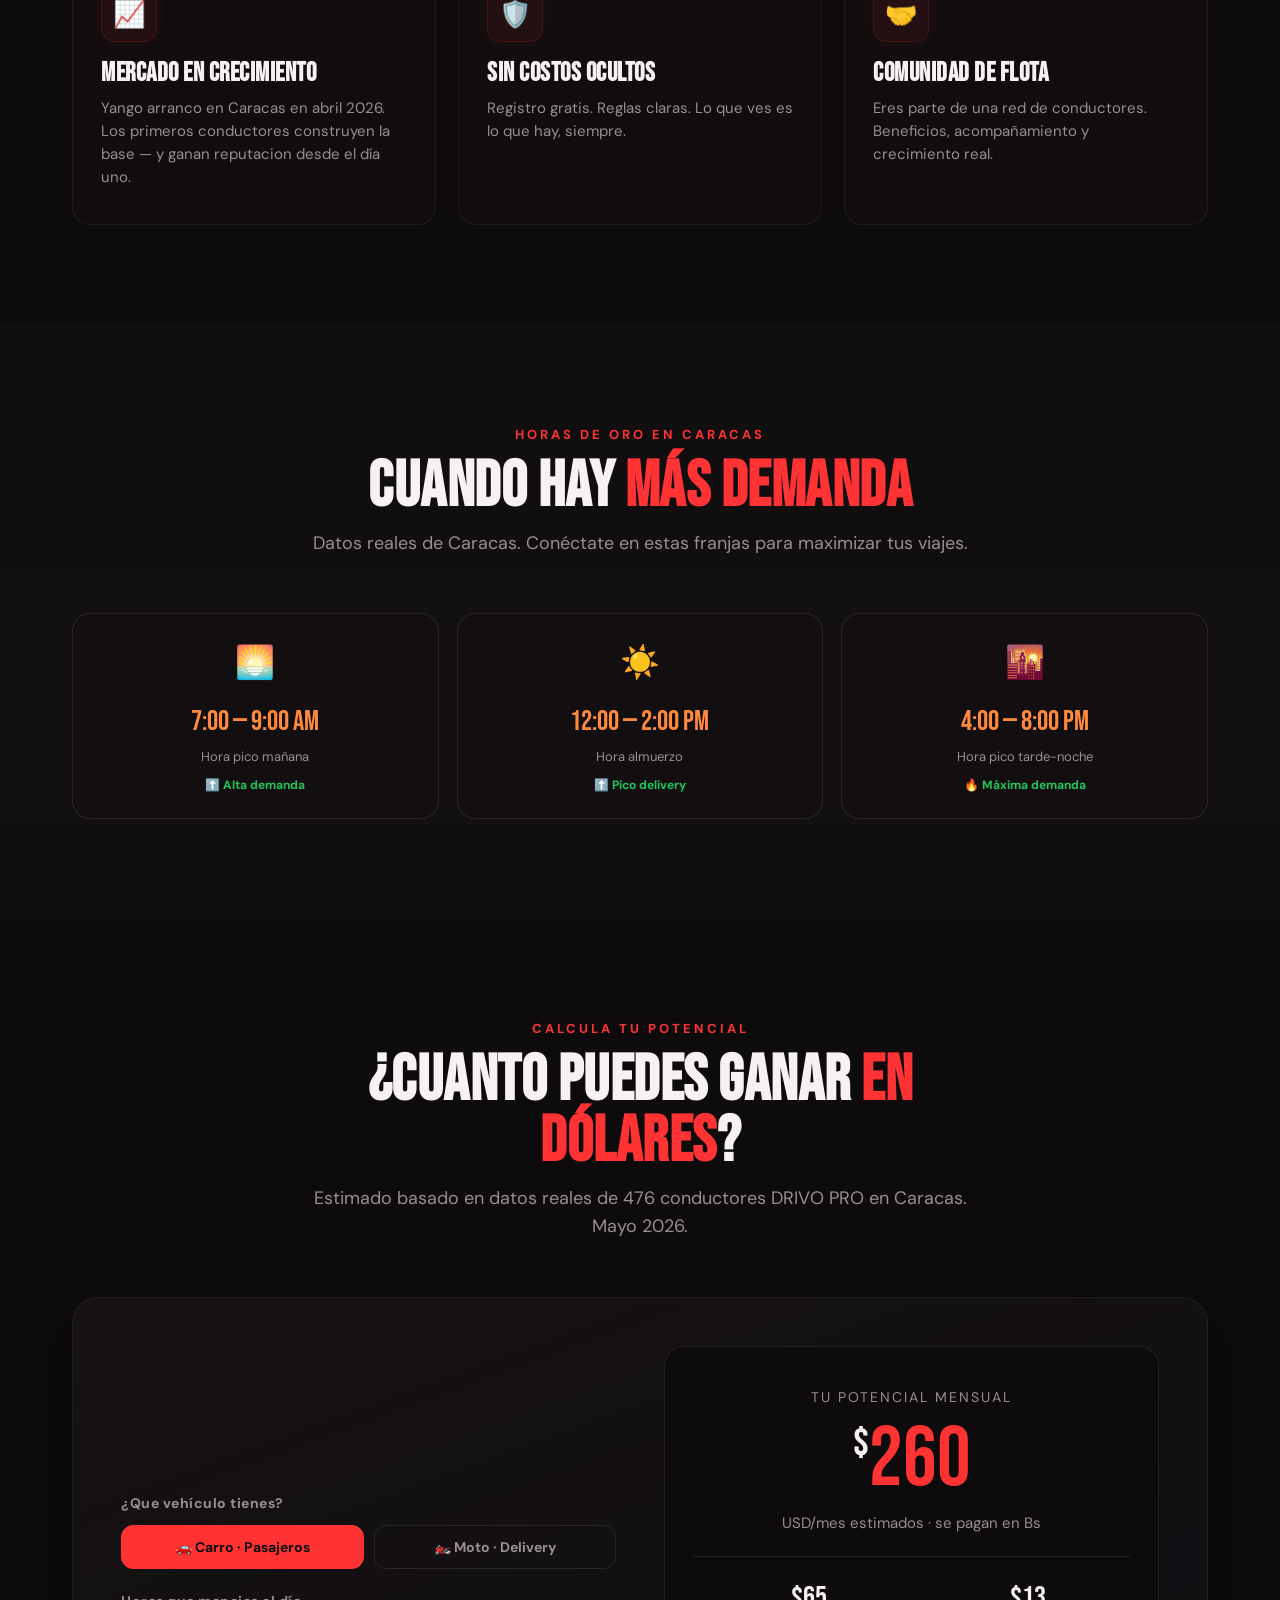
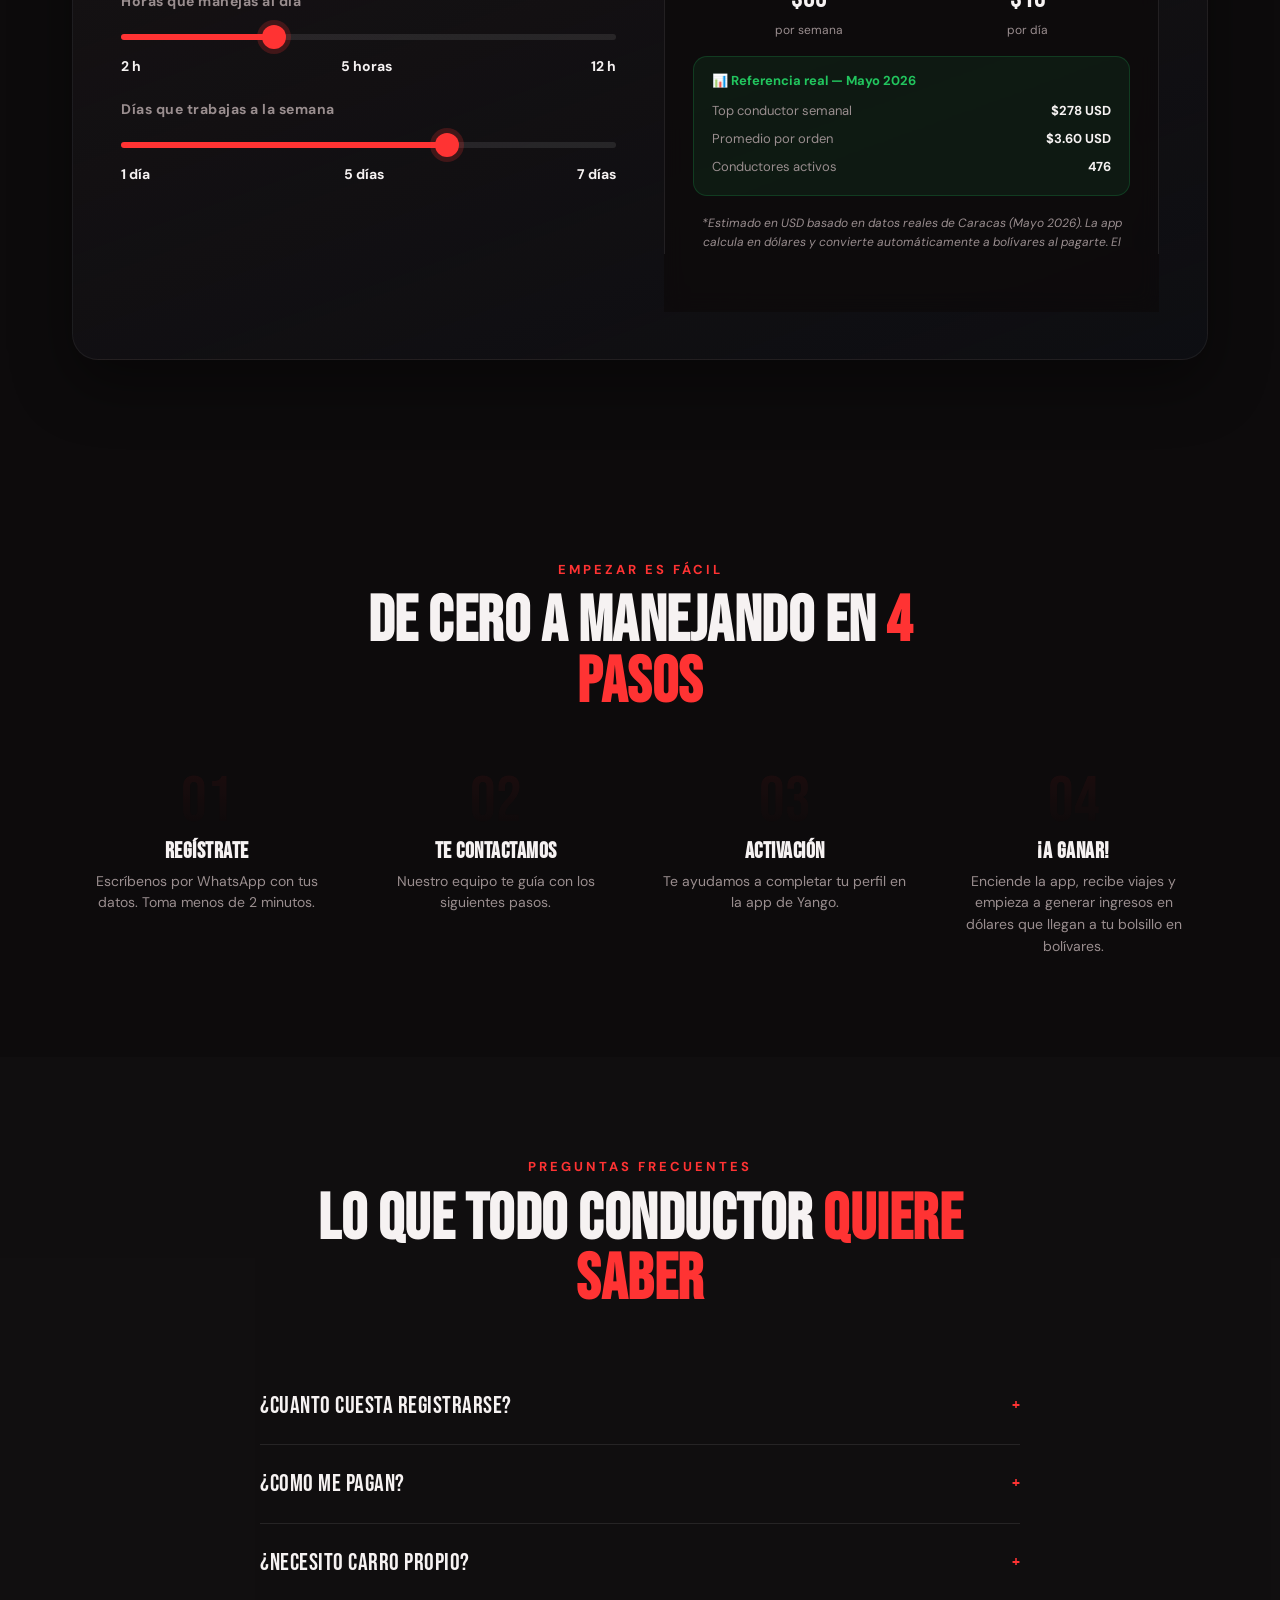
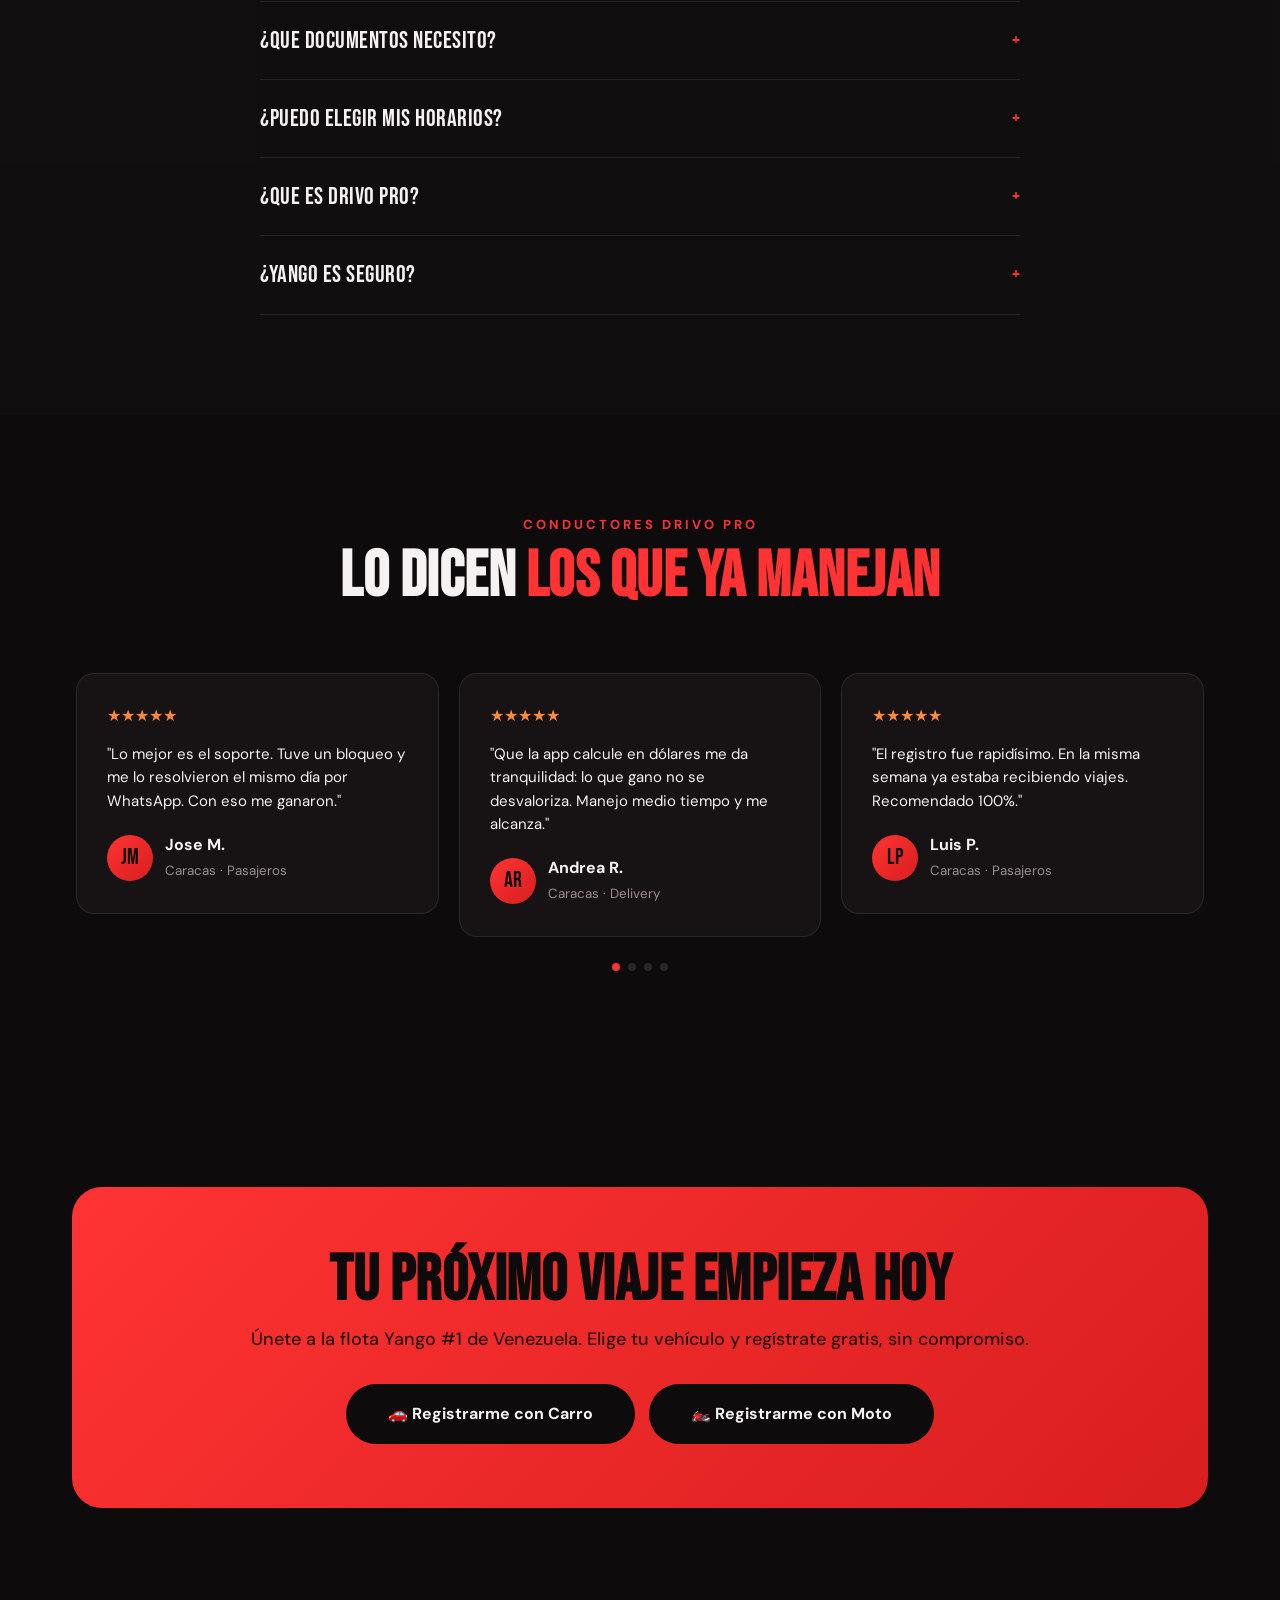
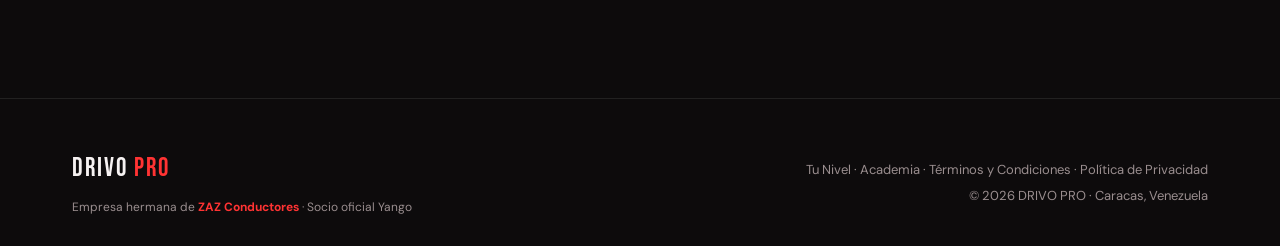
==== commit 7cecaa06: "fix(drivo-pro): datos BQ reales + acentos UTF-8 + nav unificado + upgrade visual - Hero card: $278/7" ====
--- a/index.html
+++ b/index.html
@@ -3,9 +3,9 @@
 <head>
 <meta charset="UTF-8">
 <meta name="viewport" content="width=device-width, initial-scale=1.0">
-<title>DRIVO PRO | Maneja con Yango en Caracas y Gana en Dolares</title>
-<meta name="description" content="Unete a DRIVO PRO, el socio Yango #1 en Venezuela. La app calcula en dolares y te paga en bolivares. Soporte real, pagos seguros y registro rapido en Caracas.">
-<meta name="keywords" content="conductor yango caracas, manejar yango venezuela, drivo pro, ganar dolares caracas, delivery caracas, registro yango">
+<title>DRIVO PRO | Maneja con Yango en Caracas y Gana M&aacute;s</title>
+<meta name="description" content="Únete a DRIVO PRO, el socio Yango #1 en Venezuela. La app calcula en dólares y te paga en bolívares. Soporte real, pagos seguros y registro rápido en Caracas.">
+<meta name="keywords" content="conductor yango caracas, manejar yango venezuela, drivo pro, ganar dólares caracas, delivery caracas, registro yango">
 <meta name="robots" content="index, follow">
 <meta name="author" content="DRIVO PRO">
 
@@ -16,7 +16,7 @@
 
 <!-- Open Graph -->
 <meta property="og:title" content="DRIVO PRO | Maneja con Yango en Caracas">
-<meta property="og:description" content="El socio Yango #1 en Venezuela. Ingresos calculados en USD, pago en bolivares, soporte humano y registro rapido.">
+<meta property="og:description" content="El socio Yango #1 en Venezuela. Ingresos calculados en USD, pago en bolívares, soporte humano y registro rápido.">
 <meta property="og:type" content="website">
 <meta property="og:locale" content="es_VE">
 <!-- TODO: og:image — subir imagen a GCS gs://zaz-public-assets/drivo/ -->
@@ -96,7 +96,7 @@
   background:rgba(10,14,20,.72);backdrop-filter:blur(14px);
   border-bottom:1px solid var(--gris-line);
 }
-.logo{font-family:'Bebas Neue';font-size:30px;letter-spacing:2px}
+.logo{font-family:'Bebas Neue';font-size:30px;letter-spacing:2px;text-decoration:none;color:var(--blanco)}
 .logo span{color:var(--cian)}
 .logo small{font-size:11px;letter-spacing:3px;color:var(--gris);display:block;margin-top:-6px;font-family:'DM Sans';font-weight:700}
 .nav-cta{
@@ -105,6 +105,8 @@
   transition:.25s;border:none;cursor:pointer;
 }
 .nav-cta:hover{background:var(--blanco);transform:translateY(-2px)}
+.nav-link{color:var(--gris);text-decoration:none;font-size:13px;letter-spacing:.5px;transition:color .2s}
+.nav-link:hover{color:var(--blanco)}
 
 /* HERO */
 .hero{
@@ -281,6 +283,94 @@
 .wa-float svg{width:32px;height:32px;fill:#fff}
 @keyframes pulse-wa{0%{box-shadow:0 8px 24px rgba(37,211,102,.5)}50%{box-shadow:0 8px 24px rgba(37,211,102,.5),0 0 0 14px rgba(37,211,102,0)}100%{box-shadow:0 8px 24px rgba(37,211,102,.5)}}
 
+/* ── SCROLL REVEAL ── */
+.reveal{opacity:0;transform:translateY(32px);transition:opacity .7s cubic-bezier(.16,1,.3,1),transform .7s cubic-bezier(.16,1,.3,1)}
+.reveal.on{opacity:1;transform:translateY(0)}
+.reveal-d1{transition-delay:.1s}
+.reveal-d2{transition-delay:.2s}
+.reveal-d3{transition-delay:.3s}
+.reveal-d4{transition-delay:.4s}
+.reveal-d5{transition-delay:.5s}
+
+/* ── GLASSMORPHISM CARDS ── */
+.bcard{
+  background:rgba(23,18,19,.55);
+  backdrop-filter:blur(16px);-webkit-backdrop-filter:blur(16px);
+  border:1px solid rgba(255,255,255,.06);
+}
+.bcard::after{
+  content:"";position:absolute;top:0;left:0;right:0;height:1px;
+  background:linear-gradient(90deg,transparent,rgba(255,255,255,.12),transparent);
+}
+.bcard:hover{border-color:rgba(255,51,51,.35);box-shadow:0 20px 50px rgba(0,0,0,.4)}
+.bcard .ico{
+  background:rgba(255,51,51,.08);
+  border:1px solid rgba(255,51,51,.15);
+  box-shadow:0 0 20px rgba(255,51,51,.08);
+}
+
+/* ── GLOW CTA ── */
+.btn-primary{animation:glow-cta 3s ease-in-out infinite}
+@keyframes glow-cta{
+  0%,100%{box-shadow:0 10px 30px rgba(255,51,51,.3)}
+  50%{box-shadow:0 10px 30px rgba(255,51,51,.3),0 0 50px rgba(255,51,51,.12)}
+}
+
+/* ── HERO GRID PATTERN ── */
+.hero::before{
+  content:"";position:absolute;inset:0;z-index:0;pointer-events:none;
+  background-image:
+    linear-gradient(rgba(255,255,255,.02) 1px,transparent 1px),
+    linear-gradient(90deg,rgba(255,255,255,.02) 1px,transparent 1px);
+  background-size:72px 72px;
+  mask-image:radial-gradient(ellipse at 60% 40%,black 20%,transparent 70%);
+  -webkit-mask-image:radial-gradient(ellipse at 60% 40%,black 20%,transparent 70%);
+}
+
+/* ── HERO CARD GLOW ── */
+.hero-card{
+  border:1px solid rgba(255,51,51,.15);
+  box-shadow:0 20px 60px rgba(0,0,0,.45),0 0 80px rgba(255,51,51,.06);
+}
+.hero-card:hover{border-color:rgba(255,51,51,.3);box-shadow:0 24px 70px rgba(0,0,0,.5),0 0 100px rgba(255,51,51,.1)}
+
+/* ── NAV SCROLL ── */
+nav{transition:padding .3s,background .3s}
+nav.scrolled{padding:10px 28px;background:rgba(10,14,20,.95)}
+
+/* ── SECTION DIVIDERS ── */
+.section-divider{
+  height:1px;max-width:800px;margin:0 auto;
+  background:linear-gradient(90deg,transparent,rgba(255,51,51,.2),rgba(255,138,61,.15),transparent);
+}
+
+/* ── CALC UPGRADE ── */
+.calc-wrap{
+  border:1px solid rgba(255,255,255,.06);
+  box-shadow:0 24px 60px rgba(0,0,0,.4);
+}
+.calc-result{
+  background:rgba(13,11,12,.8);
+  backdrop-filter:blur(10px);-webkit-backdrop-filter:blur(10px);
+}
+
+/* ── PEAK CARDS GLASSMORPHISM ── */
+.peak-card{
+  background:rgba(23,18,19,.55);
+  backdrop-filter:blur(12px);-webkit-backdrop-filter:blur(12px);
+}
+
+/* ── STEP NUMBERS GLOW ── */
+.step .num{
+  background:linear-gradient(180deg,rgba(255,51,51,.25),transparent);
+  -webkit-background-clip:text;-webkit-text-fill-color:transparent;
+  background-clip:text;
+}
+
+/* ── TCARD HOVER ── */
+.tcard{transition:transform .3s,border-color .3s}
+.tcard:hover{transform:translateY(-6px);border-color:rgba(255,51,51,.25)}
+
 /* RESPONSIVE */
 @media(max-width:900px){
   .hero-grid,.calc-wrap{grid-template-columns:1fr;gap:34px}
@@ -293,6 +383,7 @@
   .hero-stats{flex-wrap:wrap;gap:18px}
   .calc-result .ramount{font-size:64px}
   .logo small{display:none}
+  .hide-mobile{display:none}
 }
 </style>
 </head>
@@ -302,11 +393,12 @@
 
 <!-- NAV -->
 <nav>
-  <div class="logo">DRIVO<span> PRO</span><small>YANGO &middot; VENEZUELA</small></div>
-  <div style="display:flex;gap:12px;align-items:center">
-    <a href="roadmap.html" style="color:var(--gris);text-decoration:none;font-size:13px;letter-spacing:.5px">Tu Nivel</a>
-    <a href="academia.html" style="color:var(--gris);text-decoration:none;font-size:13px;letter-spacing:.5px">Academia</a>
-    <a href="#registro" class="nav-cta" onclick="trackCTA('nav')">Quiero Manejar</a>
+  <a href="index.html" class="logo">DRIVO<span> PRO</span><small>YANGO &middot; VENEZUELA</small></a>
+  <div style="display:flex;gap:16px;align-items:center">
+    <a href="roadmap.html" class="nav-link hide-mobile">Tu Nivel</a>
+    <a href="academia.html" class="nav-link hide-mobile">Academia</a>
+    <a href="legal.html" class="nav-link hide-mobile">Legal</a>
+    <a href="https://wa.me/584223748677?text=Hola%20DRIVO%20PRO%2C%20quiero%20manejar%20con%20Yango" class="nav-cta" onclick="trackCTA('nav')">&#x1F4F2; WhatsApp</a>
   </div>
 </nav>
 
@@ -315,8 +407,8 @@
   <div class="container hero-grid">
     <div>
       <div class="badge"><span class="dot"></span> SOCIO YANGO #1 EN VENEZUELA</div>
-      <h1>MANEJA EN CARACAS<span class="line2">GANA EN DOLARES</span></h1>
-      <p class="sub">Conviertete en conductor Yango con DRIVO PRO. La app calcula todo en dolares para que tus ingresos no pierdan valor, y te paga en bolivares automaticamente. Tu pones los horarios, nosotros el respaldo.</p>
+      <h1>MANEJA EN CARACAS<span class="line2">GANA EN DÓLARES</span></h1>
+      <p class="sub">Conviértete en conductor Yango con DRIVO PRO. La app calcula todo en dólares para que tus ingresos no pierdan valor, y te paga en bolívares automáticamente. Tu pones los horarios, nosotros el respaldo.</p>
       <div class="hero-ctas">
         <a href="#registro" class="btn-primary" onclick="trackCTA('hero')">Registrarme Gratis &rarr;</a>
         <a href="#calculadora" class="btn-ghost">Calcular mis ingresos</a>
@@ -329,31 +421,34 @@
       </div>
     </div>
     <div class="hero-card">
-      <div class="hc-title">Conductor top &mdash; semana real</div>
-      <div class="hc-amount"><span class="cur">$</span>100</div>
-      <div class="hc-row"><span>Ordenes completadas / sem</span><span>~18</span></div>
-      <div class="hc-row"><span>Ingreso promedio / orden</span><span>$5.67 USD</span></div>
+      <div class="hc-title">Conductor #1 &mdash; esta semana</div>
+      <div class="hc-amount"><span class="cur">$</span>278</div>
+      <div class="hc-row"><span>&Oacute;rdenes completadas / sem</span><span>73</span></div>
+      <div class="hc-row"><span>Ingreso promedio / orden</span><span>$3.81 USD</span></div>
       <div class="hc-row"><span>Pago</span><span>USD &rarr; Bs &#x1F1FB;&#x1F1EA;</span></div>
-      <div class="hc-grow">&#x1F4C8; Mercado en crecimiento &mdash; la demanda aumenta cada semana. Mas viajes = mas ingresos.</div>
+      <div class="hc-grow">&#x1F4C8; 476 conductores en la flota &mdash; 82 activos esta semana. El mercado crece cada d&iacute;a.</div>
     </div>
   </div>
 </header>
+
+<!-- DIVIDER -->
+<div class="section-divider"></div>
 
 <!-- BENEFICIOS -->
 <section class="pad">
   <div class="container">
-    <div class="sec-head">
-      <div class="sec-tag">POR QUE DRIVO PRO</div>
+    <div class="sec-head reveal">
+      <div class="sec-tag">POR QUÉ DRIVO PRO</div>
       <h2>El respaldo que <span class="accent">ningun conductor solo</span> tiene</h2>
-      <p>No eres un numero. Eres parte de la flota #1. Te damos las herramientas, la tecnologia y el equipo humano para que ganes mas.</p>
+      <p>No eres un número. Eres parte de la flota #1. Te damos las herramientas, la tecnología y el equipo humano para que ganes más.</p>
     </div>
     <div class="benefits">
-      <div class="bcard"><div class="ico">&#x1F4B5;</div><h3>Ingresos en Dolares</h3><p>La app calcula todo en dolares y al pagarte convierte automaticamente a bolivares a la tasa vigente. Cobras en Bs, sin sorpresas.</p></div>
-      <div class="bcard"><div class="ico">&#x1F3A7;</div><h3>Soporte Real 24/7</h3><p>Personas, no robots. Resolvemos bloqueos, dudas y emergencias por WhatsApp al instante.</p></div>
-      <div class="bcard"><div class="ico">&#x26A1;</div><h3>Registro Express</h3><p>Te activamos en Yango rapido y sin vueltas. Manejas esta misma semana.</p></div>
-      <div class="bcard"><div class="ico">&#x1F4C8;</div><h3>Mercado en Crecimiento</h3><p>Yango arranco en Caracas en abril 2026. Los primeros conductores construyen la base &mdash; y ganan reputacion desde el dia uno.</p></div>
-      <div class="bcard"><div class="ico">&#x1F6E1;&#xFE0F;</div><h3>Sin Costos Ocultos</h3><p>Registro gratis. Reglas claras. Lo que ves es lo que hay, siempre.</p></div>
-      <div class="bcard"><div class="ico">&#x1F91D;</div><h3>Comunidad de Flota</h3><p>Eres parte de una red de conductores. Beneficios, acompanamiento y crecimiento real.</p></div>
+      <div class="bcard reveal"><div class="ico">&#x1F4B5;</div><h3>Ingresos en Dólares</h3><p>La app calcula todo en dólares y al pagarte convierte automáticamente a bolívares a la tasa vigente. Cobras en Bs, sin sorpresas.</p></div>
+      <div class="bcard reveal reveal-d1"><div class="ico">&#x1F3A7;</div><h3>Soporte Real 24/7</h3><p>Personas, no robots. Resolvemos bloqueos, dudas y emergencias por WhatsApp al instante.</p></div>
+      <div class="bcard reveal reveal-d2"><div class="ico">&#x26A1;</div><h3>Registro Express</h3><p>Te activamos en Yango rápido y sin vueltas. Manejas esta misma semana.</p></div>
+      <div class="bcard reveal reveal-d3"><div class="ico">&#x1F4C8;</div><h3>Mercado en Crecimiento</h3><p>Yango arranco en Caracas en abril 2026. Los primeros conductores construyen la base &mdash; y ganan reputacion desde el día uno.</p></div>
+      <div class="bcard reveal reveal-d4"><div class="ico">&#x1F6E1;&#xFE0F;</div><h3>Sin Costos Ocultos</h3><p>Registro gratis. Reglas claras. Lo que ves es lo que hay, siempre.</p></div>
+      <div class="bcard reveal reveal-d5"><div class="ico">&#x1F91D;</div><h3>Comunidad de Flota</h3><p>Eres parte de una red de conductores. Beneficios, acompañamiento y crecimiento real.</p></div>
     </div>
   </div>
 </section>
@@ -361,29 +456,29 @@
 <!-- HORAS PICO -->
 <section class="pad" style="background:rgba(255,255,255,.015)">
   <div class="container">
-    <div class="sec-head">
+    <div class="sec-head reveal">
       <div class="sec-tag">HORAS DE ORO EN CARACAS</div>
-      <h2>Cuando hay <span class="accent">mas demanda</span></h2>
-      <p>Datos reales de Caracas. Conectate en estas franjas para maximizar tus viajes.</p>
+      <h2>Cuando hay <span class="accent">más demanda</span></h2>
+      <p>Datos reales de Caracas. Conéctate en estas franjas para maximizar tus viajes.</p>
     </div>
     <div class="peak-grid">
-      <div class="peak-card">
+      <div class="peak-card reveal">
         <div class="pk-icon">&#x1F305;</div>
         <div class="pk-hours">7:00 &mdash; 9:00 AM</div>
-        <div class="pk-label">Hora pico manana</div>
+        <div class="pk-label">Hora pico mañana</div>
         <div class="pk-demand">&#x2B06;&#xFE0F; Alta demanda</div>
       </div>
-      <div class="peak-card">
+      <div class="peak-card reveal reveal-d1">
         <div class="pk-icon">&#x2600;&#xFE0F;</div>
         <div class="pk-hours">12:00 &mdash; 2:00 PM</div>
         <div class="pk-label">Hora almuerzo</div>
         <div class="pk-demand">&#x2B06;&#xFE0F; Pico delivery</div>
       </div>
-      <div class="peak-card">
+      <div class="peak-card reveal reveal-d2">
         <div class="pk-icon">&#x1F307;</div>
         <div class="pk-hours">4:00 &mdash; 8:00 PM</div>
         <div class="pk-label">Hora pico tarde-noche</div>
-        <div class="pk-demand">&#x1F525; Maxima demanda</div>
+        <div class="pk-demand">&#x1F525; Máxima demanda</div>
       </div>
     </div>
   </div>
@@ -392,26 +487,26 @@
 <!-- CALCULADORA -->
 <section class="pad" id="calculadora">
   <div class="container">
-    <div class="sec-head">
+    <div class="sec-head reveal">
       <div class="sec-tag">CALCULA TU POTENCIAL</div>
-      <h2>&#191;Cuanto puedes ganar <span class="accent">en dolares</span>?</h2>
-      <p>Estimado basado en datos reales de conductores DRIVO PRO en Caracas. Mayo 2026.</p>
-    </div>
-    <div class="calc-wrap">
+      <h2>&#191;Cuanto puedes ganar <span class="accent">en dólares</span>?</h2>
+      <p>Estimado basado en datos reales de 476 conductores DRIVO PRO en Caracas. Mayo 2026.</p>
+    </div>
+    <div class="calc-wrap reveal">
       <div class="calc-controls">
-        <label>&#191;Que vehiculo tienes?</label>
+        <label>&#191;Que vehículo tienes?</label>
         <div class="vert-tabs" id="vertTabs">
           <button class="active" data-rate="2.5" onclick="setVert(this,2.5,'carro')">&#x1F697; Carro &middot; Pasajeros</button>
           <button data-rate="1.8" onclick="setVert(this,1.8,'moto')">&#x1F3CD;&#xFE0F; Moto &middot; Delivery</button>
         </div>
 
-        <label>Horas que manejas al dia</label>
+        <label>Horas que manejas al día</label>
         <input type="range" id="horas" min="2" max="12" value="5" oninput="calc()">
         <div class="range-val"><span>2 h</span><span id="horasVal">5 horas</span><span>12 h</span></div>
 
-        <label>Dias que trabajas a la semana</label>
+        <label>Días que trabajas a la semana</label>
         <input type="range" id="dias" min="1" max="7" value="5" oninput="calc()">
-        <div class="range-val"><span>1 dia</span><span id="diasVal">5 dias</span><span>7 dias</span></div>
+        <div class="range-val"><span>1 día</span><span id="diasVal">5 días</span><span>7 días</span></div>
       </div>
 
       <div class="calc-result">
@@ -420,15 +515,15 @@
         <div class="rperiod">USD/mes estimados &middot; se pagan en Bs</div>
         <div class="breakdown">
           <div><div class="bn" id="semanal">$0</div><div class="bl">por semana</div></div>
-          <div><div class="bn" id="diario">$0</div><div class="bl">por dia</div></div>
+          <div><div class="bn" id="diario">$0</div><div class="bl">por día</div></div>
         </div>
         <div class="calc-real">
           <div class="cr-title">&#x1F4CA; Referencia real &mdash; Mayo 2026</div>
-          <div class="cr-row"><span>Top conductor semanal</span><span>$100 USD</span></div>
+          <div class="cr-row"><span>Top conductor semanal</span><span>$278 USD</span></div>
           <div class="cr-row"><span>Promedio por orden</span><span>$3.60 USD</span></div>
-          <div class="cr-row"><span>Conductores activos</span><span>124</span></div>
+          <div class="cr-row"><span>Conductores activos</span><span>476</span></div>
         </div>
-        <p class="calc-note">*Estimado en USD basado en datos reales de Caracas (Mayo 2026). La app calcula en dolares y convierte automaticamente a bolivares al pagarte. El mercado crece cada semana &mdash; mas pasajeros = mas viajes disponibles.</p>
+        <p class="calc-note">*Estimado en USD basado en datos reales de Caracas (Mayo 2026). La app calcula en dólares y convierte automáticamente a bolívares al pagarte. El mercado crece cada semana &mdash; más pasajeros = más viajes disponibles.</p>
       </div>
     </div>
   </div>
@@ -437,15 +532,15 @@
 <!-- PASOS -->
 <section class="pad">
   <div class="container">
-    <div class="sec-head">
-      <div class="sec-tag">EMPEZAR ES FACIL</div>
+    <div class="sec-head reveal">
+      <div class="sec-tag">EMPEZAR ES FÁCIL</div>
       <h2>De cero a manejando en <span class="accent">4 pasos</span></h2>
     </div>
     <div class="steps">
-      <div class="step"><div class="num">01</div><h3>Registrate</h3><p>Escribenos por WhatsApp con tus datos. Toma menos de 2 minutos.</p></div>
-      <div class="step"><div class="num">02</div><h3>Te contactamos</h3><p>Nuestro equipo te guia con los siguientes pasos.</p></div>
-      <div class="step"><div class="num">03</div><h3>Activacion</h3><p>Te ayudamos a completar tu perfil en la app de Yango.</p></div>
-      <div class="step"><div class="num">04</div><h3>&#161;A ganar!</h3><p>Enciende la app, recibe viajes y empieza a generar ingresos en dolares que llegan a tu bolsillo en bolivares.</p></div>
+      <div class="step reveal"><div class="num">01</div><h3>Regístrate</h3><p>Escríbenos por WhatsApp con tus datos. Toma menos de 2 minutos.</p></div>
+      <div class="step reveal reveal-d1"><div class="num">02</div><h3>Te contactamos</h3><p>Nuestro equipo te guía con los siguientes pasos.</p></div>
+      <div class="step reveal reveal-d2"><div class="num">03</div><h3>Activación</h3><p>Te ayudamos a completar tu perfil en la app de Yango.</p></div>
+      <div class="step reveal reveal-d3"><div class="num">04</div><h3>&#161;A ganar!</h3><p>Enciende la app, recibe viajes y empieza a generar ingresos en dólares que llegan a tu bolsillo en bolívares.</p></div>
     </div>
   </div>
 </section>
@@ -453,38 +548,38 @@
 <!-- FAQ -->
 <section class="pad" style="background:rgba(255,255,255,.015)">
   <div class="container">
-    <div class="sec-head">
+    <div class="sec-head reveal">
       <div class="sec-tag">PREGUNTAS FRECUENTES</div>
       <h2>Lo que todo conductor <span class="accent">quiere saber</span></h2>
     </div>
     <div style="max-width:760px;margin:0 auto">
       <div class="faq-item" onclick="toggleFaq(this)">
         <div class="faq-q">&#191;Cuanto cuesta registrarse?<span class="faq-icon">+</span></div>
-        <div class="faq-a">Nada. El registro es 100% gratis. No cobramos inscripcion ni cuota mensual. Tu unico compromiso es manejar.</div>
+        <div class="faq-a">Nada. El registro es 100% gratis. No cobramos inscripción ni cuota mensual. Tu único compromiso es manejar.</div>
       </div>
       <div class="faq-item" onclick="toggleFaq(this)">
         <div class="faq-q">&#191;Como me pagan?<span class="faq-icon">+</span></div>
-        <div class="faq-a">La app de Yango calcula todo en dolares (USD). Al momento del pago, convierte automaticamente a bolivares a la tasa vigente. Cobras en Bs directamente, sin intermediarios.</div>
+        <div class="faq-a">La app de Yango calcula todo en dólares (USD). Al momento del pago, convierte automáticamente a bolívares a la tasa vigente. Cobras en Bs directamente, sin intermediarios.</div>
       </div>
       <div class="faq-item" onclick="toggleFaq(this)">
         <div class="faq-q">&#191;Necesito carro propio?<span class="faq-icon">+</span></div>
-        <div class="faq-a">Puedes manejar con carro (pasajeros) o moto (delivery). El vehiculo puede ser propio o prestado, siempre que este en buen estado y con documentos al dia.</div>
+        <div class="faq-a">Puedes manejar con carro (pasajeros) o moto (delivery). El vehículo puede ser propio o prestado, siempre que este en buen estado y con documentos al día.</div>
       </div>
       <div class="faq-item" onclick="toggleFaq(this)">
         <div class="faq-q">&#191;Que documentos necesito?<span class="faq-icon">+</span></div>
-        <div class="faq-a">Cedula vigente, licencia de conducir, documentos del vehiculo (certificado de circulacion) y una foto de perfil. Nuestro equipo te guia paso a paso por WhatsApp.</div>
+        <div class="faq-a">Cedula vigente, licencia de conducir, documentos del vehículo (certificado de circulacion) y una foto de perfil. Nuestro equipo te guia paso a paso por WhatsApp.</div>
       </div>
       <div class="faq-item" onclick="toggleFaq(this)">
         <div class="faq-q">&#191;Puedo elegir mis horarios?<span class="faq-icon">+</span></div>
-        <div class="faq-a">Si, tu decides cuando conectarte y cuando parar. No hay horarios fijos ni jornada minima. Recomendamos las horas pico (7-9 AM y 4-8 PM) para mas viajes.</div>
+        <div class="faq-a">Si, tu decides cuando conectarte y cuando parar. No hay horarios fijos ni jornada mínima. Recomendamos las horas pico (7-9 AM y 4-8 PM) para más viajes.</div>
       </div>
       <div class="faq-item" onclick="toggleFaq(this)">
         <div class="faq-q">&#191;Que es DRIVO PRO?<span class="faq-icon">+</span></div>
-        <div class="faq-a">DRIVO PRO es el socio operador #1 de Yango en Venezuela. Somos la empresa que te respalda: soporte 24/7, gestion de flota y acompanamiento para que maximices tus ingresos. Empresa hermana de ZAZ Conductores, el socio #1 de Yango en Colombia.</div>
+        <div class="faq-a">DRIVO PRO es el socio operador #1 de Yango en Venezuela. Somos la empresa que te respalda: soporte 24/7, gestión de flota y acompanamiento para que maximices tus ingresos. Empresa hermana de ZAZ Conductores, el socio #1 de Yango en Colombia.</div>
       </div>
       <div class="faq-item" onclick="toggleFaq(this)">
         <div class="faq-q">&#191;Yango es seguro?<span class="faq-icon">+</span></div>
-        <div class="faq-a">Yango es una plataforma global de movilidad presente en mas de 20 paises. Es subsidiaria de un grupo tecnologico internacional con millones de usuarios. Tu y tus pasajeros estan respaldados.</div>
+        <div class="faq-a">Yango es una plataforma global de movilidad presente en más de 20 países. Es subsidiaria de un grupo tecnologico internacional con millones de usuarios. Tu y tus pasajeros estan respaldados.</div>
       </div>
     </div>
   </div>
@@ -493,16 +588,16 @@
 <!-- TESTIMONIOS -->
 <section class="pad">
   <div class="container">
-    <div class="sec-head">
+    <div class="sec-head reveal">
       <div class="sec-tag">CONDUCTORES DRIVO PRO</div>
       <h2>Lo dicen <span class="accent">los que ya manejan</span></h2>
     </div>
     <div class="swiper" id="testiSwiper">
       <div class="swiper-wrapper">
-        <div class="swiper-slide"><div class="tcard"><div class="stars">&#9733;&#9733;&#9733;&#9733;&#9733;</div><p>"Lo mejor es el soporte. Tuve un bloqueo y me lo resolvieron el mismo dia por WhatsApp. Con eso me ganaron."</p><div class="who"><div class="av">JM</div><div class="meta"><b>Jose M.</b><small>Caracas &middot; Pasajeros</small></div></div></div></div>
-        <div class="swiper-slide"><div class="tcard"><div class="stars">&#9733;&#9733;&#9733;&#9733;&#9733;</div><p>"Que la app calcule en dolares me da tranquilidad: lo que gano no se desvaloriza. Manejo medio tiempo y me alcanza."</p><div class="who"><div class="av">AR</div><div class="meta"><b>Andrea R.</b><small>Caracas &middot; Delivery</small></div></div></div></div>
-        <div class="swiper-slide"><div class="tcard"><div class="stars">&#9733;&#9733;&#9733;&#9733;&#9733;</div><p>"El registro fue rapidisimo. En la misma semana ya estaba recibiendo viajes. Recomendado 100%."</p><div class="who"><div class="av">LP</div><div class="meta"><b>Luis P.</b><small>Caracas &middot; Pasajeros</small></div></div></div></div>
-        <div class="swiper-slide"><div class="tcard"><div class="stars">&#9733;&#9733;&#9733;&#9733;&#9733;</div><p>"Me gusta que no me tratan como un numero. Hay un equipo detras que de verdad te acompana."</p><div class="who"><div class="av">CG</div><div class="meta"><b>Carlos G.</b><small>Caracas &middot; Carro</small></div></div></div></div>
+        <div class="swiper-slide"><div class="tcard"><div class="stars">&#9733;&#9733;&#9733;&#9733;&#9733;</div><p>"Lo mejor es el soporte. Tuve un bloqueo y me lo resolvieron el mismo día por WhatsApp. Con eso me ganaron."</p><div class="who"><div class="av">JM</div><div class="meta"><b>Jose M.</b><small>Caracas &middot; Pasajeros</small></div></div></div></div>
+        <div class="swiper-slide"><div class="tcard"><div class="stars">&#9733;&#9733;&#9733;&#9733;&#9733;</div><p>"Que la app calcule en dólares me da tranquilidad: lo que gano no se desvaloriza. Manejo medio tiempo y me alcanza."</p><div class="who"><div class="av">AR</div><div class="meta"><b>Andrea R.</b><small>Caracas &middot; Delivery</small></div></div></div></div>
+        <div class="swiper-slide"><div class="tcard"><div class="stars">&#9733;&#9733;&#9733;&#9733;&#9733;</div><p>"El registro fue rapidísimo. En la misma semana ya estaba recibiendo viajes. Recomendado 100%."</p><div class="who"><div class="av">LP</div><div class="meta"><b>Luis P.</b><small>Caracas &middot; Pasajeros</small></div></div></div></div>
+        <div class="swiper-slide"><div class="tcard"><div class="stars">&#9733;&#9733;&#9733;&#9733;&#9733;</div><p>"Me gusta que no me tratan como un número. Hay un equipo detras que de verdad te acompana."</p><div class="who"><div class="av">CG</div><div class="meta"><b>Carlos G.</b><small>Caracas &middot; Carro</small></div></div></div></div>
       </div>
       <div class="swiper-pagination"></div>
     </div>
@@ -512,9 +607,9 @@
 <!-- CTA FINAL -->
 <section class="pad" id="registro">
   <div class="container">
-    <div class="final-cta">
-      <h2>TU PROXIMO VIAJE EMPIEZA HOY</h2>
-      <p>Unete a la flota Yango #1 de Venezuela. Elige tu vehiculo y registrate gratis, sin compromiso.</p>
+    <div class="final-cta reveal">
+      <h2>TU PRÓXIMO VIAJE EMPIEZA HOY</h2>
+      <p>Únete a la flota Yango #1 de Venezuela. Elige tu vehículo y regístrate gratis, sin compromiso.</p>
       <div class="final-ctas">
         <a href="https://wa.me/584223748677?text=Hola%20DRIVO%20PRO%2C%20quiero%20manejar%20en%20CARRO%20%28pasajeros%29%20con%20Yango%20en%20Caracas" class="btn-dark" onclick="trackCTA('registro_carro')">&#x1F697; Registrarme con Carro</a>
         <a href="https://wa.me/584223748677?text=Hola%20DRIVO%20PRO%2C%20quiero%20manejar%20en%20MOTO%20%28delivery%29%20con%20Yango%20en%20Caracas" class="btn-dark" onclick="trackCTA('registro_moto')">&#x1F3CD;&#xFE0F; Registrarme con Moto</a>
@@ -531,7 +626,7 @@
       <p class="hermana">Empresa hermana de <b>ZAZ Conductores</b> &middot; Socio oficial Yango</p>
     </div>
     <div style="text-align:right">
-      <p><a href="roadmap.html" style="color:var(--gris);text-decoration:none;font-size:13px">Tu Nivel</a> &middot; <a href="academia.html" style="color:var(--gris);text-decoration:none;font-size:13px">Academia</a> &middot; <a href="legal.html" style="color:var(--gris);text-decoration:none;font-size:13px">Terminos y Condiciones</a> &middot; <a href="legal.html" onclick="localStorage.setItem('drivo-tab','privacy')" style="color:var(--gris);text-decoration:none;font-size:13px">Politica de Privacidad</a></p>
+      <p><a href="roadmap.html" style="color:var(--gris);text-decoration:none;font-size:13px">Tu Nivel</a> &middot; <a href="academia.html" style="color:var(--gris);text-decoration:none;font-size:13px">Academia</a> &middot; <a href="legal.html" style="color:var(--gris);text-decoration:none;font-size:13px">Términos y Condiciones</a> &middot; <a href="legal.html" onclick="localStorage.setItem('drivo-tab','privacy')" style="color:var(--gris);text-decoration:none;font-size:13px">Política de Privacidad</a></p>
       <p style="margin-top:6px">&copy; 2026 DRIVO PRO &middot; Caracas, Venezuela</p>
     </div>
   </div>
@@ -564,7 +659,7 @@
   const horas = +document.getElementById('horas').value;
   const dias  = +document.getElementById('dias').value;
   document.getElementById('horasVal').textContent = horas + ' horas';
-  document.getElementById('diasVal').textContent  = dias + (dias===1?' dia':' dias');
+  document.getElementById('diasVal').textContent  = dias + (dias===1?' día':' días');
   fillRange(document.getElementById('horas'));
   fillRange(document.getElementById('dias'));
 
@@ -605,6 +700,21 @@
 }
 
 calc();
+
+// ── SCROLL REVEAL ──
+const revealObs = new IntersectionObserver((entries) => {
+  entries.forEach(e => { if(e.isIntersecting){ e.target.classList.add('on'); revealObs.unobserve(e.target); }});
+}, {threshold: 0.15, rootMargin: '0px 0px -40px 0px'});
+document.querySelectorAll('.reveal').forEach(el => revealObs.observe(el));
+
+// ── NAV SCROLL ──
+let lastScroll = 0;
+window.addEventListener('scroll', () => {
+  const nav = document.querySelector('nav');
+  if(window.scrollY > 80) nav.classList.add('scrolled');
+  else nav.classList.remove('scrolled');
+  lastScroll = window.scrollY;
+}, {passive: true});
 </script>
 </body>
 </html>
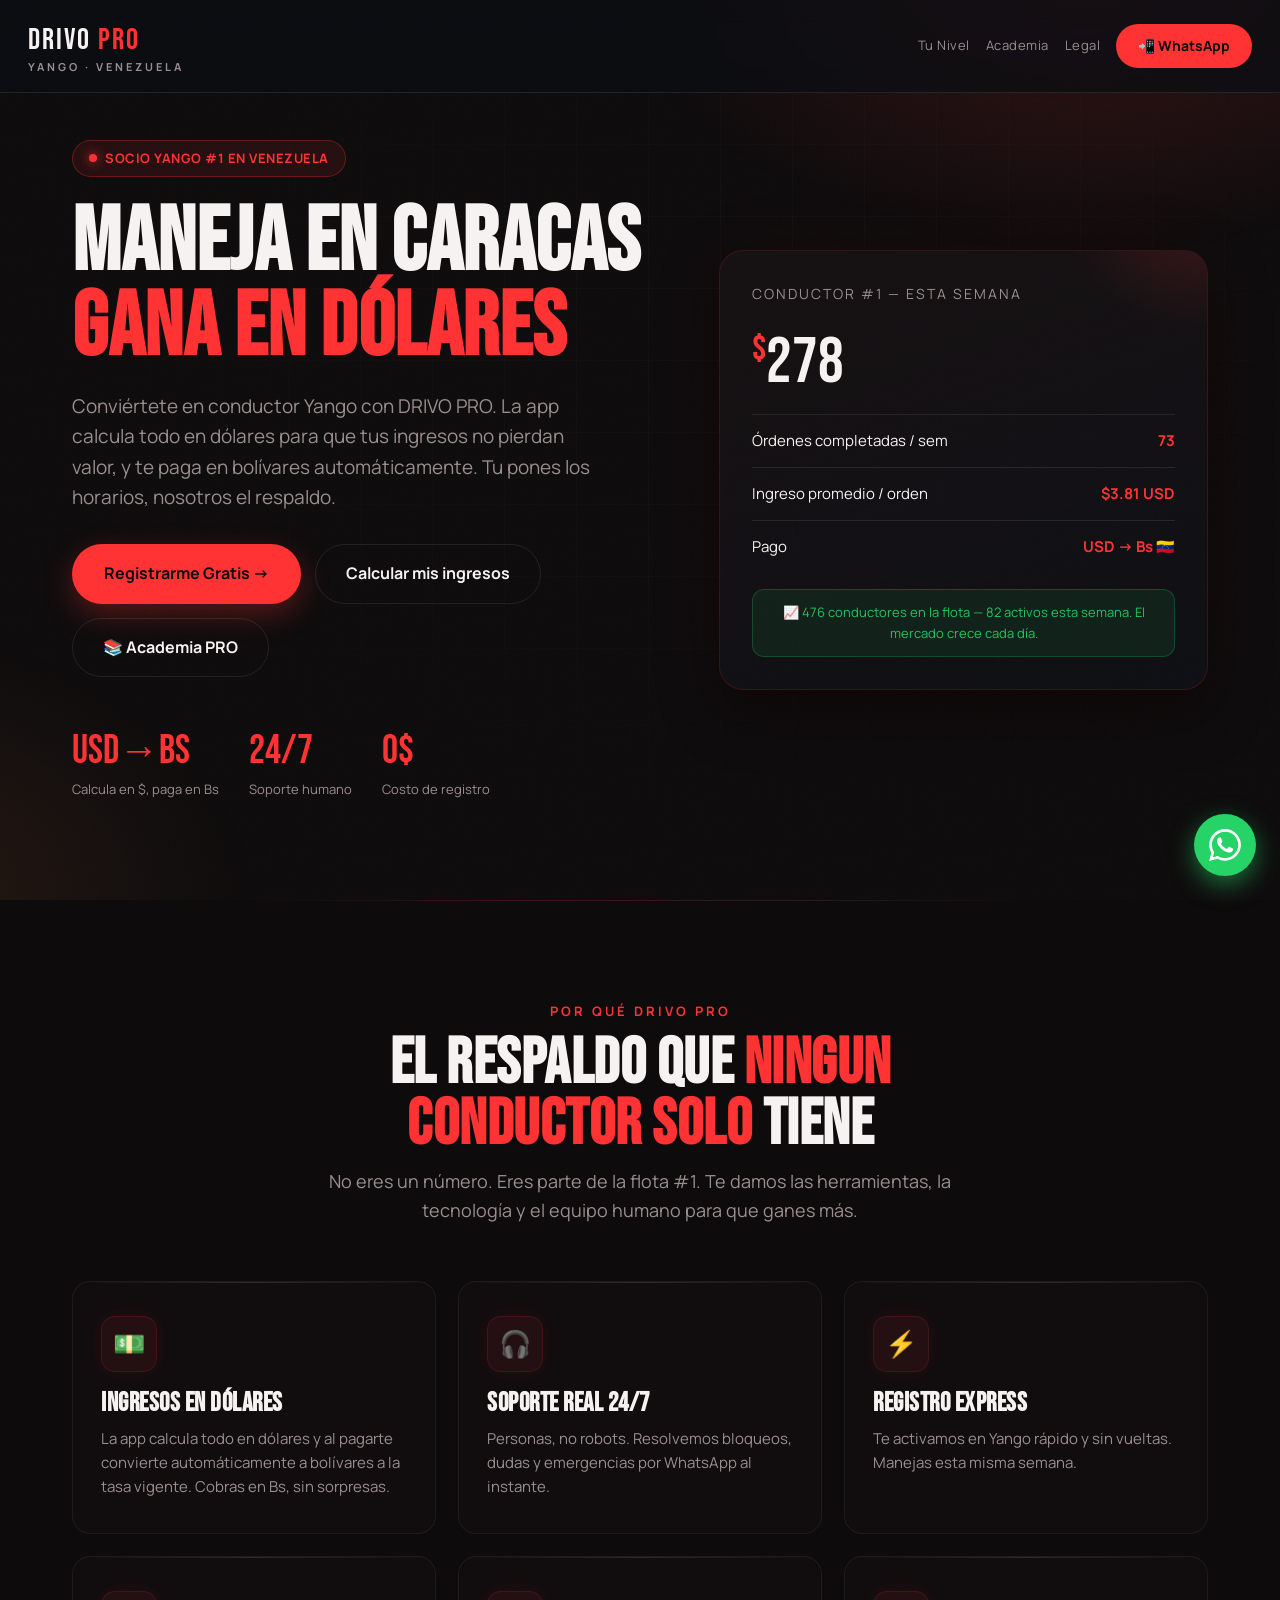
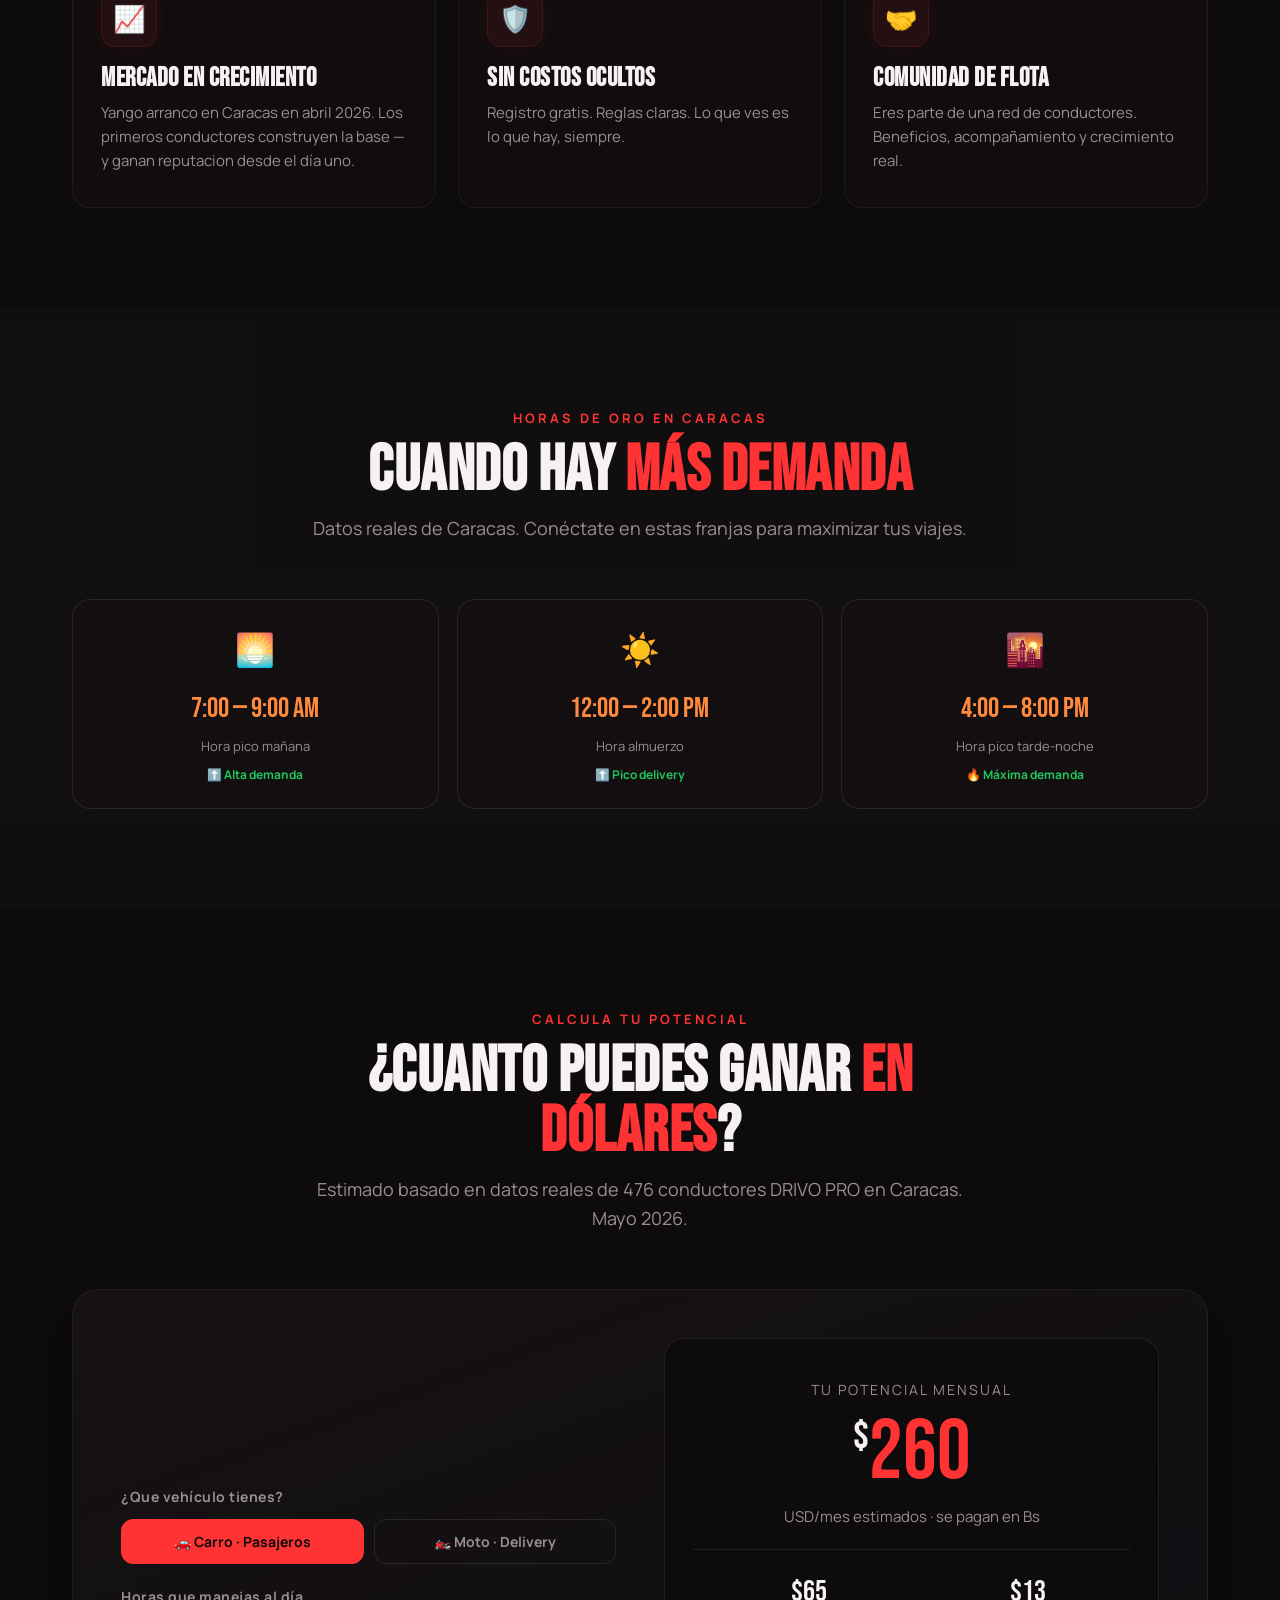
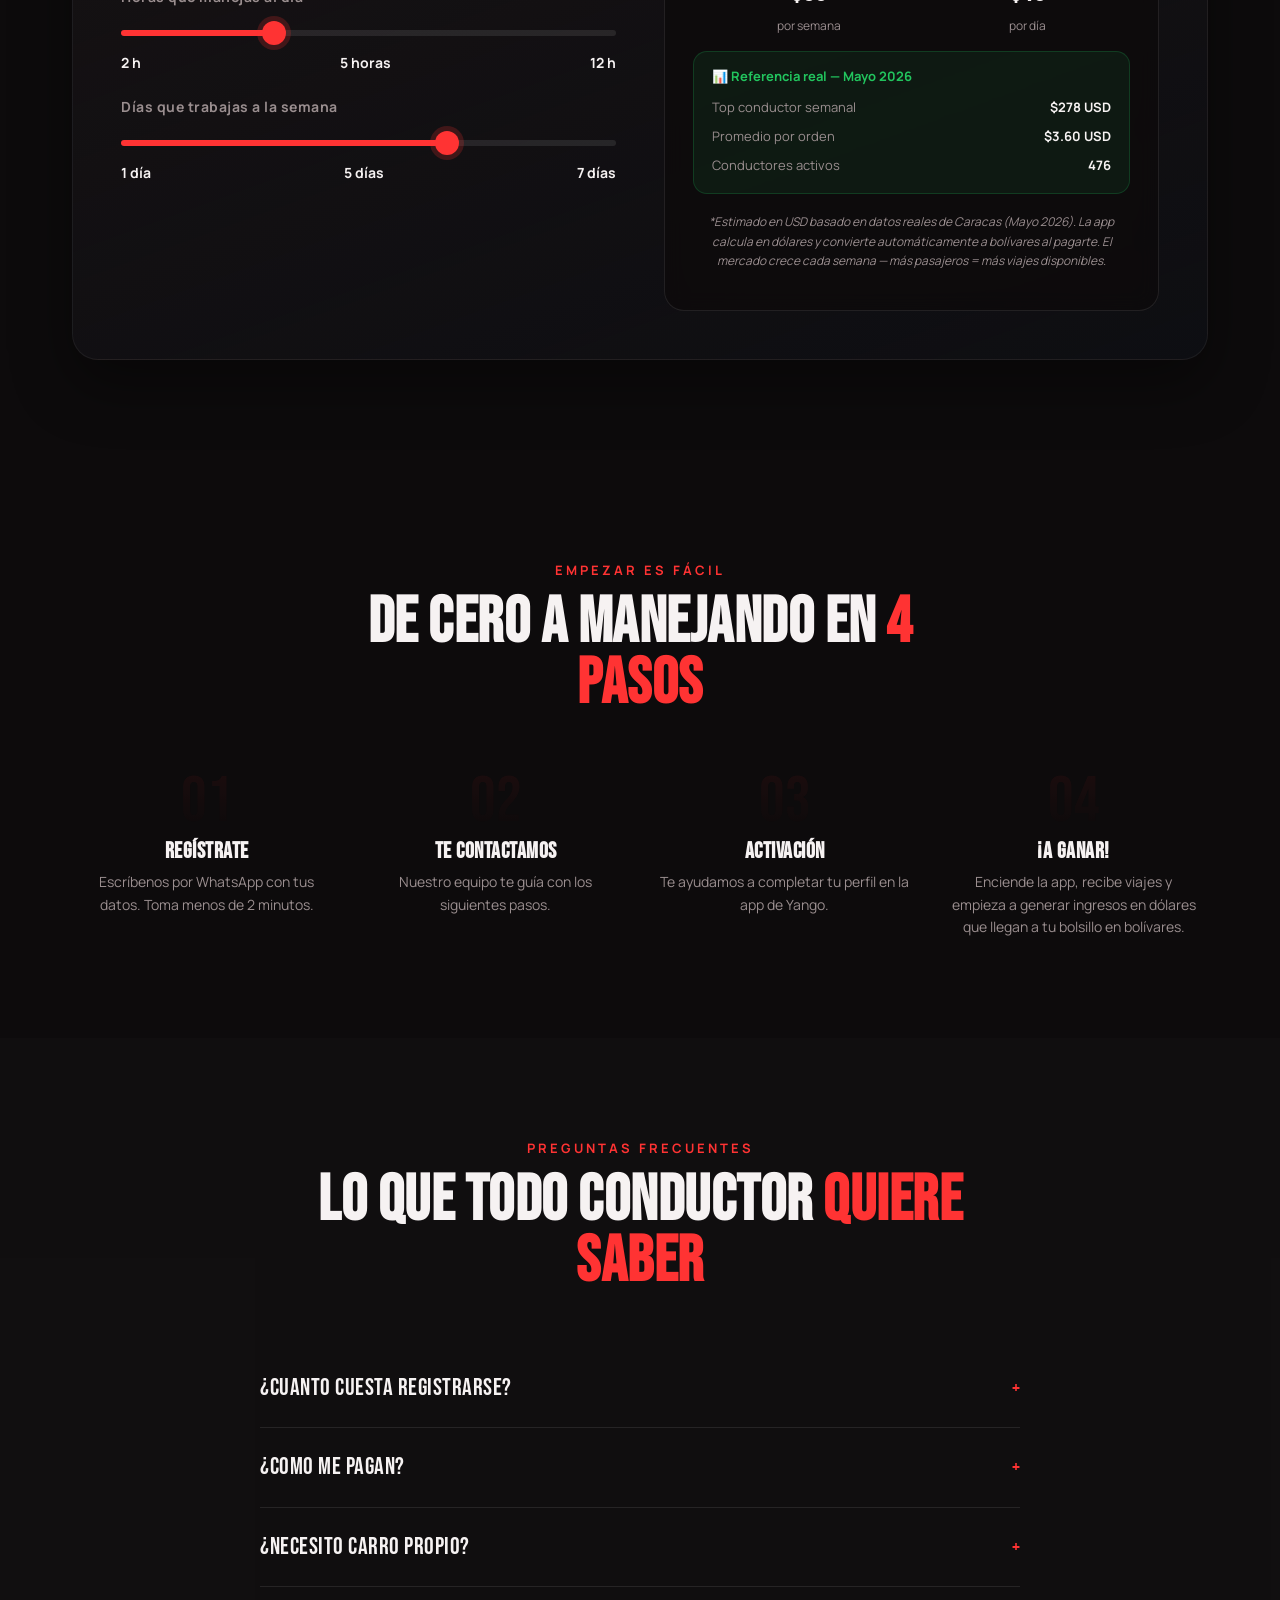
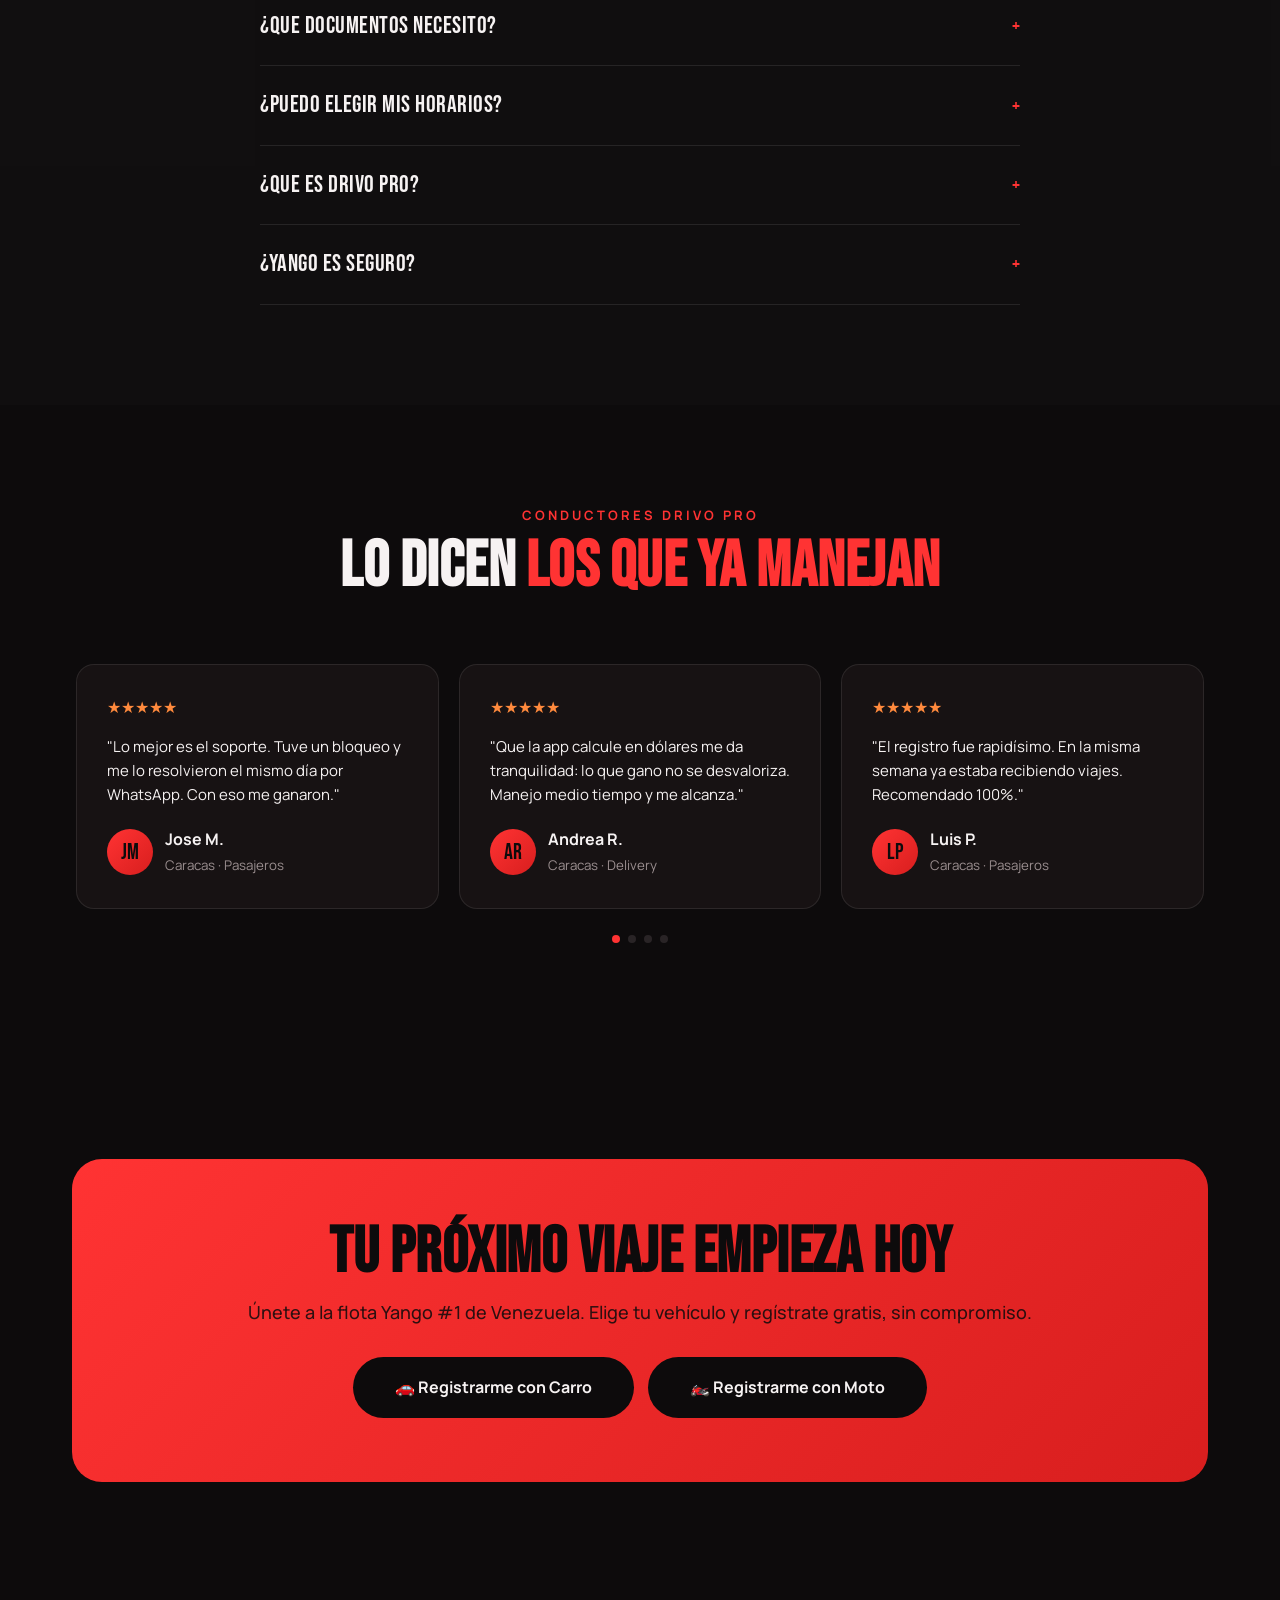
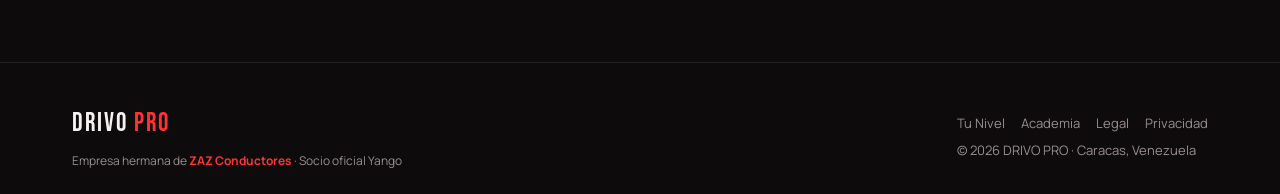
==== commit bf577d07: "feat(design-system): Manrope + CSS unificado + SEO + mobile-first - design-system.css: variables, na" ====
--- a/index.html
+++ b/index.html
@@ -40,73 +40,47 @@
 fbq('track', 'PageView');
 </script>
 
+<link rel="canonical" href="https://richycorre.github.io/drivo-pro/">
 <link rel="preconnect" href="https://fonts.googleapis.com">
 <link rel="preconnect" href="https://fonts.gstatic.com" crossorigin>
-<link href="https://fonts.googleapis.com/css2?family=Bebas+Neue&family=DM+Sans:opsz,wght@9..40,400;9..40,500;9..40,700&display=swap" rel="stylesheet">
+<link href="https://fonts.googleapis.com/css2?family=Bebas+Neue&family=Manrope:wght@400;500;600;700&display=swap" rel="stylesheet">
+<link rel="stylesheet" href="design-system.css">
 <link rel="stylesheet" href="https://cdn.jsdelivr.net/npm/swiper@11/swiper-bundle.min.css">
 
+<!-- JSON-LD Structured Data -->
+<script type="application/ld+json">
+{
+  "@context": "https://schema.org",
+  "@type": "LocalBusiness",
+  "name": "DRIVO PRO",
+  "description": "Socio operador #1 de Yango en Venezuela. Registro gratuito, soporte 24/7 y pagos en USD para conductores en Caracas.",
+  "url": "https://richycorre.github.io/drivo-pro/",
+  "telephone": "+584223748677",
+  "address": {
+    "@type": "PostalAddress",
+    "addressLocality": "Caracas",
+    "addressCountry": "VE"
+  },
+  "areaServed": "Caracas, Venezuela",
+  "sameAs": ["https://wa.me/584223748677"]
+}
+</script>
+<script type="application/ld+json">
+{
+  "@context": "https://schema.org",
+  "@type": "FAQPage",
+  "mainEntity": [
+    {"@type": "Question", "name": "¿Cuánto cuesta registrarse en DRIVO PRO?", "acceptedAnswer": {"@type": "Answer", "text": "Nada. El registro es 100% gratis. No cobramos inscripción ni cuota mensual."}},
+    {"@type": "Question", "name": "¿Cómo me pagan?", "acceptedAnswer": {"@type": "Answer", "text": "La app de Yango calcula todo en dólares (USD). Al momento del pago, convierte automáticamente a bolívares a la tasa vigente."}},
+    {"@type": "Question", "name": "¿Necesito carro propio?", "acceptedAnswer": {"@type": "Answer", "text": "Puedes manejar con carro (pasajeros) o moto (delivery). El vehículo puede ser propio o prestado, siempre que esté en buen estado."}},
+    {"@type": "Question", "name": "¿Qué es DRIVO PRO?", "acceptedAnswer": {"@type": "Answer", "text": "DRIVO PRO es el socio operador #1 de Yango en Venezuela. Soporte 24/7, gestión de flota y acompañamiento para maximizar tus ingresos."}}
+  ]
+}
+</script>
+
 <style>
-:root{
-  --obsidiana:#0D0B0C;
-  --obsidiana-2:#171213;
-  --cian:#FF3333;
-  --cian-soft:#D81E1E;
-  --amarillo:#FF8A3D;
-  --verde:#22C55E;
-  --blanco:#F6F2F2;
-  --gris:#9A8E8F;
-  --gris-line:rgba(255,255,255,.09);
-  --rojo:#FF3333;
-  --radius:18px;
-  --shadow:0 20px 60px rgba(0,0,0,.45);
-}
-*{margin:0;padding:0;box-sizing:border-box}
-html{scroll-behavior:smooth}
-body{
-  font-family:'DM Sans',sans-serif;
-  background:var(--obsidiana);
-  color:var(--blanco);
-  overflow-x:hidden;
-  line-height:1.55;
-}
-h1,h2,h3,.bebas{font-family:'Bebas Neue',sans-serif;letter-spacing:.5px;line-height:.95}
-.container{max-width:1180px;margin:0 auto;padding:0 22px}
-.accent{color:var(--cian)}
+/* ── Page-specific: index.html ── */
 .yellow{color:var(--amarillo)}
-.green{color:var(--verde)}
-section{position:relative}
-
-body::before{
-  content:"";position:fixed;inset:0;z-index:-2;
-  background:
-    radial-gradient(800px 500px at 85% -5%, rgba(255,51,51,.18), transparent 60%),
-    radial-gradient(700px 500px at -10% 100%, rgba(255,138,61,.10), transparent 55%);
-  pointer-events:none;
-}
-body::after{
-  content:"";position:fixed;inset:0;z-index:-1;opacity:.035;pointer-events:none;
-  background-image:url("data:image/svg+xml,%3Csvg xmlns='http://www.w3.org/2000/svg' width='120' height='120'%3E%3Cfilter id='n'%3E%3CfeTurbulence type='fractalNoise' baseFrequency='0.9' numOctaves='3'/%3E%3C/filter%3E%3Crect width='100%25' height='100%25' filter='url(%23n)'/%3E%3C/svg%3E");
-}
-
-/* NAV */
-nav{
-  position:fixed;top:0;left:0;right:0;z-index:50;
-  display:flex;align-items:center;justify-content:space-between;
-  padding:16px 28px;
-  background:rgba(10,14,20,.72);backdrop-filter:blur(14px);
-  border-bottom:1px solid var(--gris-line);
-}
-.logo{font-family:'Bebas Neue';font-size:30px;letter-spacing:2px;text-decoration:none;color:var(--blanco)}
-.logo span{color:var(--cian)}
-.logo small{font-size:11px;letter-spacing:3px;color:var(--gris);display:block;margin-top:-6px;font-family:'DM Sans';font-weight:700}
-.nav-cta{
-  background:var(--cian);color:var(--obsidiana);font-weight:700;
-  padding:11px 22px;border-radius:50px;text-decoration:none;font-size:14px;
-  transition:.25s;border:none;cursor:pointer;
-}
-.nav-cta:hover{background:var(--blanco);transform:translateY(-2px)}
-.nav-link{color:var(--gris);text-decoration:none;font-size:13px;letter-spacing:.5px;transition:color .2s}
-.nav-link:hover{color:var(--blanco)}
 
 /* HERO */
 .hero{
@@ -127,19 +101,6 @@
 .hero h1 .line2{display:block;color:var(--cian)}
 .hero p.sub{font-size:19px;color:var(--gris);max-width:520px;margin-bottom:32px;animation:fadeUp .6s .2s ease both}
 .hero-ctas{display:flex;gap:14px;flex-wrap:wrap;animation:fadeUp .6s .3s ease both}
-.btn-primary{
-  background:var(--cian);color:var(--obsidiana);font-weight:700;font-size:16px;
-  padding:16px 32px;border-radius:50px;text-decoration:none;
-  display:inline-flex;align-items:center;gap:10px;transition:.25s;border:none;cursor:pointer;
-  box-shadow:0 10px 30px rgba(255,51,51,.3);
-}
-.btn-primary:hover{transform:translateY(-3px);box-shadow:0 16px 40px rgba(255,51,51,.45)}
-.btn-ghost{
-  background:transparent;color:var(--blanco);font-weight:700;font-size:16px;
-  padding:16px 30px;border-radius:50px;text-decoration:none;
-  border:1px solid var(--gris-line);transition:.25s;display:inline-flex;align-items:center;gap:8px;
-}
-.btn-ghost:hover{border-color:var(--cian);color:var(--cian)}
 
 .hero-stats{display:flex;gap:30px;margin-top:42px;animation:fadeUp .6s .4s ease both}
 .hero-stats .stat .n{font-family:'Bebas Neue';font-size:40px;color:var(--cian)}
@@ -166,13 +127,6 @@
 
 @keyframes fadeUp{from{opacity:0;transform:translateY(28px)}to{opacity:1;transform:translateY(0)}}
 
-/* SECCIONES */
-.sec-head{text-align:center;max-width:680px;margin:0 auto 56px}
-.sec-tag{color:var(--cian);font-weight:700;letter-spacing:3px;font-size:13px;text-transform:uppercase}
-.sec-head h2{font-size:clamp(40px,5vw,64px);margin:12px 0}
-.sec-head p{color:var(--gris);font-size:18px}
-.pad{padding:100px 0}
-
 /* BENEFICIOS */
 .benefits{display:grid;grid-template-columns:repeat(3,1fr);gap:22px}
 .bcard{
@@ -194,7 +148,7 @@
 .vert-tabs{display:flex;gap:10px;flex-wrap:wrap}
 .vert-tabs button{
   flex:1;min-width:90px;background:transparent;border:1px solid var(--gris-line);color:var(--gris);
-  padding:12px;border-radius:12px;cursor:pointer;font-family:'DM Sans';font-weight:700;font-size:14px;transition:.25s;
+  padding:12px;border-radius:12px;cursor:pointer;font-family:'Manrope';font-weight:700;font-size:14px;transition:.25s;
 }
 .vert-tabs button.active{background:var(--cian);color:var(--obsidiana);border-color:var(--cian)}
 input[type=range]{
@@ -252,45 +206,10 @@
 }
 .final-cta h2{font-size:clamp(44px,5vw,72px);margin-bottom:14px}
 .final-cta p{font-size:18px;margin-bottom:30px;opacity:.85;font-weight:500}
-.final-cta .btn-dark{background:var(--obsidiana);color:var(--blanco);font-weight:700;padding:18px 42px;border-radius:50px;text-decoration:none;display:inline-block;transition:.25s}
-.final-cta .btn-dark:hover{transform:translateY(-3px);box-shadow:0 16px 40px rgba(0,0,0,.3)}
 .final-ctas{display:flex;gap:14px;justify-content:center;flex-wrap:wrap}
 
-/* FAQ */
-.faq-item{border-bottom:1px solid var(--gris-line);padding:20px 0}
-.faq-q{cursor:pointer;display:flex;justify-content:space-between;align-items:center;font-family:'Bebas Neue';font-size:24px;letter-spacing:.5px}
-.faq-q .faq-icon{transition:transform .3s;font-size:20px;color:var(--cian)}
-.faq-item.open .faq-icon{transform:rotate(45deg)}
-.faq-a{max-height:0;overflow:hidden;transition:max-height .4s ease;color:var(--gris);font-size:15px;line-height:1.7}
-.faq-item.open .faq-a{max-height:300px;padding-top:12px}
-
-/* FOOTER */
-footer{padding:50px 0 30px;border-top:1px solid var(--gris-line);margin-top:90px}
-.foot-grid{display:flex;justify-content:space-between;align-items:center;flex-wrap:wrap;gap:20px}
-footer .logo{font-size:26px}
-footer p{color:var(--gris);font-size:13px}
-.hermana{color:var(--gris);font-size:12px;margin-top:8px}
-.hermana b{color:var(--cian)}
-
-/* WA FLOAT */
-.wa-float{
-  position:fixed;bottom:24px;right:24px;z-index:60;
-  width:62px;height:62px;border-radius:50%;background:#25D366;
-  display:grid;place-items:center;box-shadow:0 8px 24px rgba(37,211,102,.5);
-  text-decoration:none;transition:.25s;animation:pulse-wa 2.5s infinite;
-}
-.wa-float:hover{transform:scale(1.1)}
-.wa-float svg{width:32px;height:32px;fill:#fff}
-@keyframes pulse-wa{0%{box-shadow:0 8px 24px rgba(37,211,102,.5)}50%{box-shadow:0 8px 24px rgba(37,211,102,.5),0 0 0 14px rgba(37,211,102,0)}100%{box-shadow:0 8px 24px rgba(37,211,102,.5)}}
-
-/* ── SCROLL REVEAL ── */
-.reveal{opacity:0;transform:translateY(32px);transition:opacity .7s cubic-bezier(.16,1,.3,1),transform .7s cubic-bezier(.16,1,.3,1)}
-.reveal.on{opacity:1;transform:translateY(0)}
-.reveal-d1{transition-delay:.1s}
-.reveal-d2{transition-delay:.2s}
-.reveal-d3{transition-delay:.3s}
-.reveal-d4{transition-delay:.4s}
-.reveal-d5{transition-delay:.5s}
+
+
 
 /* ── GLASSMORPHISM CARDS ── */
 .bcard{
@@ -307,13 +226,6 @@
   background:rgba(255,51,51,.08);
   border:1px solid rgba(255,51,51,.15);
   box-shadow:0 0 20px rgba(255,51,51,.08);
-}
-
-/* ── GLOW CTA ── */
-.btn-primary{animation:glow-cta 3s ease-in-out infinite}
-@keyframes glow-cta{
-  0%,100%{box-shadow:0 10px 30px rgba(255,51,51,.3)}
-  50%{box-shadow:0 10px 30px rgba(255,51,51,.3),0 0 50px rgba(255,51,51,.12)}
 }
 
 /* ── HERO GRID PATTERN ── */
@@ -334,16 +246,6 @@
 }
 .hero-card:hover{border-color:rgba(255,51,51,.3);box-shadow:0 24px 70px rgba(0,0,0,.5),0 0 100px rgba(255,51,51,.1)}
 
-/* ── NAV SCROLL ── */
-nav{transition:padding .3s,background .3s}
-nav.scrolled{padding:10px 28px;background:rgba(10,14,20,.95)}
-
-/* ── SECTION DIVIDERS ── */
-.section-divider{
-  height:1px;max-width:800px;margin:0 auto;
-  background:linear-gradient(90deg,transparent,rgba(255,51,51,.2),rgba(255,138,61,.15),transparent);
-}
-
 /* ── CALC UPGRADE ── */
 .calc-wrap{
   border:1px solid rgba(255,255,255,.06);
@@ -371,19 +273,18 @@
 .tcard{transition:transform .3s,border-color .3s}
 .tcard:hover{transform:translateY(-6px);border-color:rgba(255,51,51,.25)}
 
-/* RESPONSIVE */
+/* RESPONSIVE — page-specific */
 @media(max-width:900px){
   .hero-grid,.calc-wrap{grid-template-columns:1fr;gap:34px}
   .benefits,.steps,.peak-grid{grid-template-columns:1fr 1fr}
   .calc-wrap{padding:30px}
-  nav{padding:14px 18px}
 }
 @media(max-width:560px){
   .benefits,.steps,.peak-grid{grid-template-columns:1fr}
   .hero-stats{flex-wrap:wrap;gap:18px}
   .calc-result .ramount{font-size:64px}
-  .logo small{display:none}
-  .hide-mobile{display:none}
+  .hero-ctas{flex-direction:column}
+  .final-ctas{flex-direction:column;align-items:center}
 }
 </style>
 </head>
@@ -398,7 +299,7 @@
     <a href="roadmap.html" class="nav-link hide-mobile">Tu Nivel</a>
     <a href="academia.html" class="nav-link hide-mobile">Academia</a>
     <a href="legal.html" class="nav-link hide-mobile">Legal</a>
-    <a href="https://wa.me/584223748677?text=Hola%20DRIVO%20PRO%2C%20quiero%20manejar%20con%20Yango" class="nav-cta" onclick="trackCTA('nav')">&#x1F4F2; WhatsApp</a>
+    <a href="https://wa.me/584223748677?text=Hola%20DRIVO%20PRO%2C%20quiero%20manejar%20con%20Yango" rel="noopener noreferrer" class="nav-cta" onclick="trackCTA('nav')">&#x1F4F2; WhatsApp</a>
   </div>
 </nav>
 
@@ -611,8 +512,8 @@
       <h2>TU PRÓXIMO VIAJE EMPIEZA HOY</h2>
       <p>Únete a la flota Yango #1 de Venezuela. Elige tu vehículo y regístrate gratis, sin compromiso.</p>
       <div class="final-ctas">
-        <a href="https://wa.me/584223748677?text=Hola%20DRIVO%20PRO%2C%20quiero%20manejar%20en%20CARRO%20%28pasajeros%29%20con%20Yango%20en%20Caracas" class="btn-dark" onclick="trackCTA('registro_carro')">&#x1F697; Registrarme con Carro</a>
-        <a href="https://wa.me/584223748677?text=Hola%20DRIVO%20PRO%2C%20quiero%20manejar%20en%20MOTO%20%28delivery%29%20con%20Yango%20en%20Caracas" class="btn-dark" onclick="trackCTA('registro_moto')">&#x1F3CD;&#xFE0F; Registrarme con Moto</a>
+        <a href="https://wa.me/584223748677?text=Hola%20DRIVO%20PRO%2C%20quiero%20manejar%20en%20CARRO%20%28pasajeros%29%20con%20Yango%20en%20Caracas" rel="noopener noreferrer" class="btn-dark" onclick="trackCTA('registro_carro')">&#x1F697; Registrarme con Carro</a>
+        <a href="https://wa.me/584223748677?text=Hola%20DRIVO%20PRO%2C%20quiero%20manejar%20en%20MOTO%20%28delivery%29%20con%20Yango%20en%20Caracas" rel="noopener noreferrer" class="btn-dark" onclick="trackCTA('registro_moto')">&#x1F3CD;&#xFE0F; Registrarme con Moto</a>
       </div>
     </div>
   </div>
@@ -625,15 +526,20 @@
       <div class="logo">DRIVO<span> PRO</span></div>
       <p class="hermana">Empresa hermana de <b>ZAZ Conductores</b> &middot; Socio oficial Yango</p>
     </div>
-    <div style="text-align:right">
-      <p><a href="roadmap.html" style="color:var(--gris);text-decoration:none;font-size:13px">Tu Nivel</a> &middot; <a href="academia.html" style="color:var(--gris);text-decoration:none;font-size:13px">Academia</a> &middot; <a href="legal.html" style="color:var(--gris);text-decoration:none;font-size:13px">Términos y Condiciones</a> &middot; <a href="legal.html" onclick="localStorage.setItem('drivo-tab','privacy')" style="color:var(--gris);text-decoration:none;font-size:13px">Política de Privacidad</a></p>
+    <div>
+      <div class="foot-links">
+        <a href="roadmap.html">Tu Nivel</a>
+        <a href="academia.html">Academia</a>
+        <a href="legal.html">Legal</a>
+        <a href="legal.html" onclick="localStorage.setItem('drivo-tab','privacy')">Privacidad</a>
+      </div>
       <p style="margin-top:6px">&copy; 2026 DRIVO PRO &middot; Caracas, Venezuela</p>
     </div>
   </div>
 </footer>
 
 <!-- WHATSAPP FLOAT -->
-<a href="https://wa.me/584223748677?text=Hola%20DRIVO%20PRO%2C%20quiero%20info%20para%20manejar%20en%20Caracas" class="wa-float" aria-label="WhatsApp" onclick="trackCTA('wa_float')">
+<a href="https://wa.me/584223748677?text=Hola%20DRIVO%20PRO%2C%20quiero%20info%20para%20manejar%20en%20Caracas" rel="noopener noreferrer" class="wa-float" aria-label="WhatsApp" onclick="trackCTA('wa_float')">
   <svg viewBox="0 0 24 24"><path d="M.057 24l1.687-6.163c-1.041-1.804-1.588-3.849-1.587-5.946.003-6.556 5.338-11.891 11.893-11.891 3.181.001 6.167 1.24 8.413 3.488 2.245 2.248 3.481 5.236 3.48 8.414-.003 6.557-5.338 11.892-11.893 11.892-1.99-.001-3.951-.5-5.688-1.448l-6.305 1.654zm6.597-3.807c1.676.995 3.276 1.591 5.392 1.592 5.448 0 9.886-4.434 9.889-9.885.002-5.462-4.415-9.89-9.881-9.892-5.452 0-9.887 4.434-9.889 9.884-.001 2.225.651 3.891 1.746 5.634l-.999 3.648 3.742-.981zm11.387-5.464c-.074-.124-.272-.198-.57-.347-.297-.149-1.758-.868-2.031-.967-.272-.099-.47-.149-.669.149-.198.297-.768.967-.941 1.165-.173.198-.347.223-.644.074-.297-.149-1.255-.462-2.39-1.475-.883-.788-1.48-1.761-1.653-2.059-.173-.297-.018-.458.13-.606.134-.133.298-.347.446-.521.151-.172.2-.296.3-.495.099-.198.05-.372-.025-.521-.075-.148-.669-1.611-.916-2.206-.242-.579-.487-.501-.669-.51l-.57-.01c-.198 0-.52.074-.792.372s-1.04 1.016-1.04 2.479 1.065 2.876 1.213 3.074c.149.198 2.095 3.2 5.076 4.487.709.306 1.263.489 1.694.626.712.226 1.36.194 1.872.118.571-.085 1.758-.719 2.006-1.413.248-.694.248-1.289.173-1.413z"/></svg>
 </a>
 
--- a/design-system.css
+++ b/design-system.css
@@ -0,0 +1,345 @@
+/* ═══════════════════════════════════════════════════════
+   DRIVO PRO — Design System v1.0
+   Manrope + Bebas Neue | Mobile-first | Obsidiana dark
+   Shared across: index · roadmap · academia · legal
+   ═══════════════════════════════════════════════════════ */
+
+:root{
+  --obsidiana:#0D0B0C;
+  --obsidiana-2:#171213;
+  --obsidiana-3:#1E1A1B;
+  --cian:#FF3333;
+  --cian-soft:#D81E1E;
+  --rojo:#FF3333;
+  --amarillo:#FF8A3D;
+  --naranja:#FF8A3D;
+  --verde:#22C55E;
+  --azul:#3B82F6;
+  --violeta:#A78BFA;
+  --dorado:#F59E0B;
+  --oro:#F59E0B;
+  --blanco:#F6F2F2;
+  --gris:#9A8E8F;
+  --gris-line:rgba(255,255,255,.09);
+  --radius:18px;
+  --shadow:0 20px 60px rgba(0,0,0,.45);
+}
+
+*,*::before,*::after{margin:0;padding:0;box-sizing:border-box}
+html{scroll-behavior:smooth}
+
+body{
+  font-family:'Manrope',sans-serif;
+  background:var(--obsidiana);
+  color:var(--blanco);
+  overflow-x:hidden;
+  line-height:1.6;
+  -webkit-font-smoothing:antialiased;
+  -webkit-tap-highlight-color:transparent;
+  text-size-adjust:100%;
+  -webkit-text-size-adjust:100%;
+}
+
+h1,h2,h3,h4,.bebas{
+  font-family:'Bebas Neue',sans-serif;
+  letter-spacing:.5px;line-height:.95;
+}
+
+.container{max-width:1180px;margin:0 auto;padding:0 22px}
+.accent{color:var(--cian)}
+.gold{color:var(--oro)}
+.green{color:var(--verde)}
+section{position:relative}
+
+/* ── Atmosphere ── */
+body::before{
+  content:"";position:fixed;inset:0;z-index:-2;
+  background:
+    radial-gradient(800px 500px at 85% -5%,rgba(255,51,51,.18),transparent 60%),
+    radial-gradient(700px 500px at -10% 100%,rgba(255,138,61,.10),transparent 55%);
+  pointer-events:none;
+}
+body::after{
+  content:"";position:fixed;inset:0;z-index:-1;opacity:.03;pointer-events:none;
+  background-image:url("data:image/svg+xml,%3Csvg xmlns='http://www.w3.org/2000/svg' width='120' height='120'%3E%3Cfilter id='n'%3E%3CfeTurbulence type='fractalNoise' baseFrequency='0.9' numOctaves='3'/%3E%3C/filter%3E%3Crect width='100%25' height='100%25' filter='url(%23n)'/%3E%3C/svg%3E");
+}
+
+/* ══════════════════════════════
+   NAV — fixed, glass, scrolled
+   ══════════════════════════════ */
+nav{
+  position:fixed;top:0;left:0;right:0;z-index:50;
+  display:flex;align-items:center;justify-content:space-between;
+  padding:16px 28px;
+  background:rgba(10,14,20,.72);backdrop-filter:blur(14px);
+  border-bottom:1px solid var(--gris-line);
+  transition:padding .3s,background .3s;
+}
+nav.scrolled{padding:10px 28px;background:rgba(10,14,20,.95)}
+
+.logo{
+  font-family:'Bebas Neue';font-size:30px;letter-spacing:2px;
+  text-decoration:none;color:var(--blanco);
+}
+.logo span{color:var(--cian)}
+.logo small{
+  font-size:11px;letter-spacing:3px;color:var(--gris);
+  display:block;margin-top:-6px;
+  font-family:'Manrope';font-weight:700;
+}
+
+.nav-cta{
+  background:var(--cian);color:var(--obsidiana);font-weight:700;
+  padding:11px 22px;border-radius:50px;text-decoration:none;
+  font-size:14px;transition:.25s;border:none;cursor:pointer;
+  min-height:44px;display:inline-flex;align-items:center;
+}
+.nav-cta:hover{background:var(--blanco);transform:translateY(-2px)}
+
+.nav-link{
+  color:var(--gris);text-decoration:none;font-size:13px;
+  letter-spacing:.5px;transition:color .2s;
+  min-height:44px;display:inline-flex;align-items:center;
+}
+.nav-link:hover{color:var(--blanco)}
+
+/* ══════════════════════════════
+   SECTIONS
+   ══════════════════════════════ */
+.pad{padding:100px 0}
+.sec-head{text-align:center;max-width:680px;margin:0 auto 56px}
+.sec-tag{
+  color:var(--cian);font-weight:700;letter-spacing:3px;
+  font-size:13px;text-transform:uppercase;
+}
+.sec-tag.gold{color:var(--oro)}
+.sec-tag.green{color:var(--verde)}
+.sec-tag.blue{color:var(--azul)}
+.sec-tag.red{color:var(--cian)}
+.sec-head h2{font-size:clamp(40px,5vw,64px);margin:12px 0}
+.sec-head p{color:var(--gris);font-size:18px}
+
+/* ══════════════════════════════
+   SCROLL REVEAL
+   ══════════════════════════════ */
+.reveal{
+  opacity:0;transform:translateY(32px);
+  transition:opacity .7s cubic-bezier(.16,1,.3,1),transform .7s cubic-bezier(.16,1,.3,1);
+}
+.reveal.on{opacity:1;transform:translateY(0)}
+.reveal-d1{transition-delay:.1s}
+.reveal-d2{transition-delay:.2s}
+.reveal-d3{transition-delay:.3s}
+.reveal-d4{transition-delay:.4s}
+.reveal-d5{transition-delay:.5s}
+
+/* ══════════════════════════════
+   SECTION DIVIDERS
+   ══════════════════════════════ */
+.section-divider,.divider{
+  height:1px;max-width:800px;margin:0 auto;
+  background:linear-gradient(90deg,transparent,rgba(255,51,51,.2),rgba(255,138,61,.15),transparent);
+}
+
+/* ══════════════════════════════
+   GLASSMORPHISM
+   ══════════════════════════════ */
+.glass{
+  background:rgba(23,18,19,.55);
+  backdrop-filter:blur(16px);-webkit-backdrop-filter:blur(16px);
+  border:1px solid rgba(255,255,255,.06);
+}
+.glass::after{
+  content:"";position:absolute;top:0;left:0;right:0;height:1px;
+  background:linear-gradient(90deg,transparent,rgba(255,255,255,.12),transparent);
+  pointer-events:none;
+}
+
+/* ══════════════════════════════
+   GRADIENTS
+   ══════════════════════════════ */
+.grad-gold{
+  background:linear-gradient(135deg,#F59E0B,#FBBF24);
+  -webkit-background-clip:text;-webkit-text-fill-color:transparent;
+  background-clip:text;
+}
+.grad-red{
+  background:linear-gradient(135deg,#FF3333,#FF6655);
+  -webkit-background-clip:text;-webkit-text-fill-color:transparent;
+  background-clip:text;
+}
+
+/* ══════════════════════════════
+   BUTTONS
+   ══════════════════════════════ */
+.btn-primary{
+  background:var(--cian);color:var(--obsidiana);font-weight:700;font-size:16px;
+  padding:16px 32px;border-radius:50px;text-decoration:none;
+  display:inline-flex;align-items:center;gap:10px;
+  transition:.25s;border:none;cursor:pointer;
+  box-shadow:0 10px 30px rgba(255,51,51,.3);
+  animation:glow-cta 3s ease-in-out infinite;
+  min-height:48px;
+}
+.btn-primary:hover{transform:translateY(-3px);box-shadow:0 16px 40px rgba(255,51,51,.45)}
+
+@keyframes glow-cta{
+  0%,100%{box-shadow:0 10px 30px rgba(255,51,51,.3)}
+  50%{box-shadow:0 10px 30px rgba(255,51,51,.3),0 0 50px rgba(255,51,51,.12)}
+}
+
+.btn-ghost{
+  background:transparent;color:var(--blanco);font-weight:700;font-size:16px;
+  padding:16px 30px;border-radius:50px;text-decoration:none;
+  border:1px solid var(--gris-line);transition:.25s;
+  display:inline-flex;align-items:center;gap:8px;min-height:48px;
+}
+.btn-ghost:hover{border-color:var(--cian);color:var(--cian)}
+
+.btn-red{
+  display:inline-flex;align-items:center;gap:10px;
+  background:var(--cian);color:#fff;font-weight:700;font-size:16px;
+  padding:16px 36px;border-radius:50px;border:none;cursor:pointer;
+  transition:.25s;text-decoration:none;min-height:48px;
+}
+.btn-red:hover{transform:translateY(-3px);box-shadow:0 12px 30px rgba(255,51,51,.4)}
+
+.btn-gold{
+  display:inline-flex;align-items:center;gap:10px;
+  background:linear-gradient(135deg,var(--oro),#FBBF24);color:var(--obsidiana);
+  font-weight:700;font-size:16px;padding:16px 32px;border-radius:50px;
+  text-decoration:none;transition:.25s;
+  box-shadow:0 10px 30px rgba(245,158,11,.25);min-height:48px;
+}
+.btn-gold:hover{transform:translateY(-3px);box-shadow:0 16px 40px rgba(245,158,11,.4)}
+
+.btn-outline{
+  background:transparent;color:var(--blanco);font-weight:700;font-size:16px;
+  padding:16px 30px;border-radius:50px;text-decoration:none;
+  border:1px solid var(--gris-line);transition:.25s;
+  display:inline-flex;align-items:center;gap:8px;min-height:48px;
+}
+.btn-outline:hover{border-color:var(--oro);color:var(--oro)}
+
+.btn-wa{
+  display:inline-flex;align-items:center;gap:8px;
+  background:#25D366;color:#fff;font-weight:700;font-size:16px;
+  padding:16px 28px;border-radius:50px;border:none;cursor:pointer;
+  transition:.25s;text-decoration:none;min-height:48px;
+}
+.btn-wa:hover{transform:translateY(-2px);box-shadow:0 12px 30px rgba(37,211,102,.4)}
+
+.btn-dark{
+  background:var(--obsidiana);color:var(--blanco);font-weight:700;
+  padding:18px 42px;border-radius:50px;text-decoration:none;
+  display:inline-block;transition:.25s;min-height:48px;
+}
+.btn-dark:hover{transform:translateY(-3px);box-shadow:0 16px 40px rgba(0,0,0,.3)}
+
+/* ══════════════════════════════
+   ANIMATIONS
+   ══════════════════════════════ */
+@keyframes fadeUp{from{opacity:0;transform:translateY(28px)}to{opacity:1;transform:translateY(0)}}
+@keyframes pulse{0%,100%{opacity:1}50%{opacity:.4}}
+@keyframes bounce{0%,100%{transform:translateX(-50%) translateY(0)}50%{transform:translateX(-50%) translateY(-10px)}}
+
+/* ══════════════════════════════
+   WA FLOAT
+   ══════════════════════════════ */
+.wa-float{
+  position:fixed;bottom:24px;right:24px;z-index:60;
+  width:62px;height:62px;border-radius:50%;background:#25D366;
+  display:grid;place-items:center;
+  box-shadow:0 8px 24px rgba(37,211,102,.5);
+  text-decoration:none;transition:.25s;animation:pulse-wa 2.5s infinite;
+}
+.wa-float:hover{transform:scale(1.1)}
+.wa-float svg{width:32px;height:32px;fill:#fff}
+
+@keyframes pulse-wa{
+  0%{box-shadow:0 8px 24px rgba(37,211,102,.5)}
+  50%{box-shadow:0 8px 24px rgba(37,211,102,.5),0 0 0 14px rgba(37,211,102,0)}
+  100%{box-shadow:0 8px 24px rgba(37,211,102,.5)}
+}
+
+/* ══════════════════════════════
+   FOOTER — unified
+   ══════════════════════════════ */
+footer{
+  padding:40px 0 24px;border-top:1px solid var(--gris-line);margin-top:80px;
+}
+.foot-grid{
+  max-width:1180px;margin:0 auto;padding:0 22px;
+  display:flex;justify-content:space-between;align-items:center;
+  flex-wrap:wrap;gap:16px;
+}
+footer .logo{font-size:26px}
+footer p{color:var(--gris);font-size:13px}
+.hermana{color:var(--gris);font-size:12px;margin-top:6px}
+.hermana b,.hermana strong{color:var(--cian)}
+.foot-links{display:flex;gap:16px;flex-wrap:wrap}
+.foot-links a{color:var(--gris);text-decoration:none;font-size:13px;transition:color .2s}
+.foot-links a:hover{color:var(--blanco)}
+
+/* ══════════════════════════════
+   CARDS — shared
+   ══════════════════════════════ */
+.card{
+  background:var(--obsidiana-2);border:1px solid var(--gris-line);
+  border-radius:14px;padding:24px;transition:border-color .2s;
+}
+.card:hover{border-color:var(--dorado)}
+
+/* ══════════════════════════════
+   FAQ — shared
+   ══════════════════════════════ */
+.faq-item{border-bottom:1px solid var(--gris-line);padding:20px 0}
+.faq-q{
+  cursor:pointer;display:flex;justify-content:space-between;align-items:center;
+  font-family:'Bebas Neue';font-size:24px;letter-spacing:.5px;
+  user-select:none;
+}
+.faq-q .faq-icon{transition:transform .3s;font-size:20px;color:var(--cian)}
+.faq-item.open .faq-icon{transform:rotate(45deg)}
+.faq-a{
+  max-height:0;overflow:hidden;transition:max-height .4s ease;
+  color:var(--gris);font-size:15px;line-height:1.7;
+}
+.faq-item.open .faq-a{max-height:300px;padding-top:12px}
+
+/* ══════════════════════════════
+   MOBILE-FIRST RESPONSIVE
+   ══════════════════════════════ */
+@media(max-width:900px){
+  nav{padding:14px 18px}
+  .pad{padding:72px 0}
+}
+
+@media(max-width:560px){
+  .logo small{display:none}
+  .hide-mobile{display:none}
+
+  .pad{padding:56px 0}
+  .sec-head{margin-bottom:32px}
+  .sec-head h2{font-size:clamp(32px,8vw,48px)}
+  .sec-head p{font-size:15px}
+
+  .btn-primary,.btn-ghost,.btn-outline,.btn-red,.btn-gold,.btn-wa{
+    width:100%;justify-content:center;
+    padding:16px 20px;font-size:15px;
+  }
+
+  .wa-float{bottom:16px;right:16px;width:56px;height:56px}
+  .wa-float svg{width:28px;height:28px}
+
+  footer{padding:28px 0 16px;margin-top:48px}
+  .foot-grid{flex-direction:column;text-align:center;gap:12px}
+  .foot-links{justify-content:center}
+
+  .faq-q{font-size:20px}
+}
+
+/* ── Touch-friendly ── */
+@media(hover:none){
+  .nav-link{padding:8px 4px}
+}
